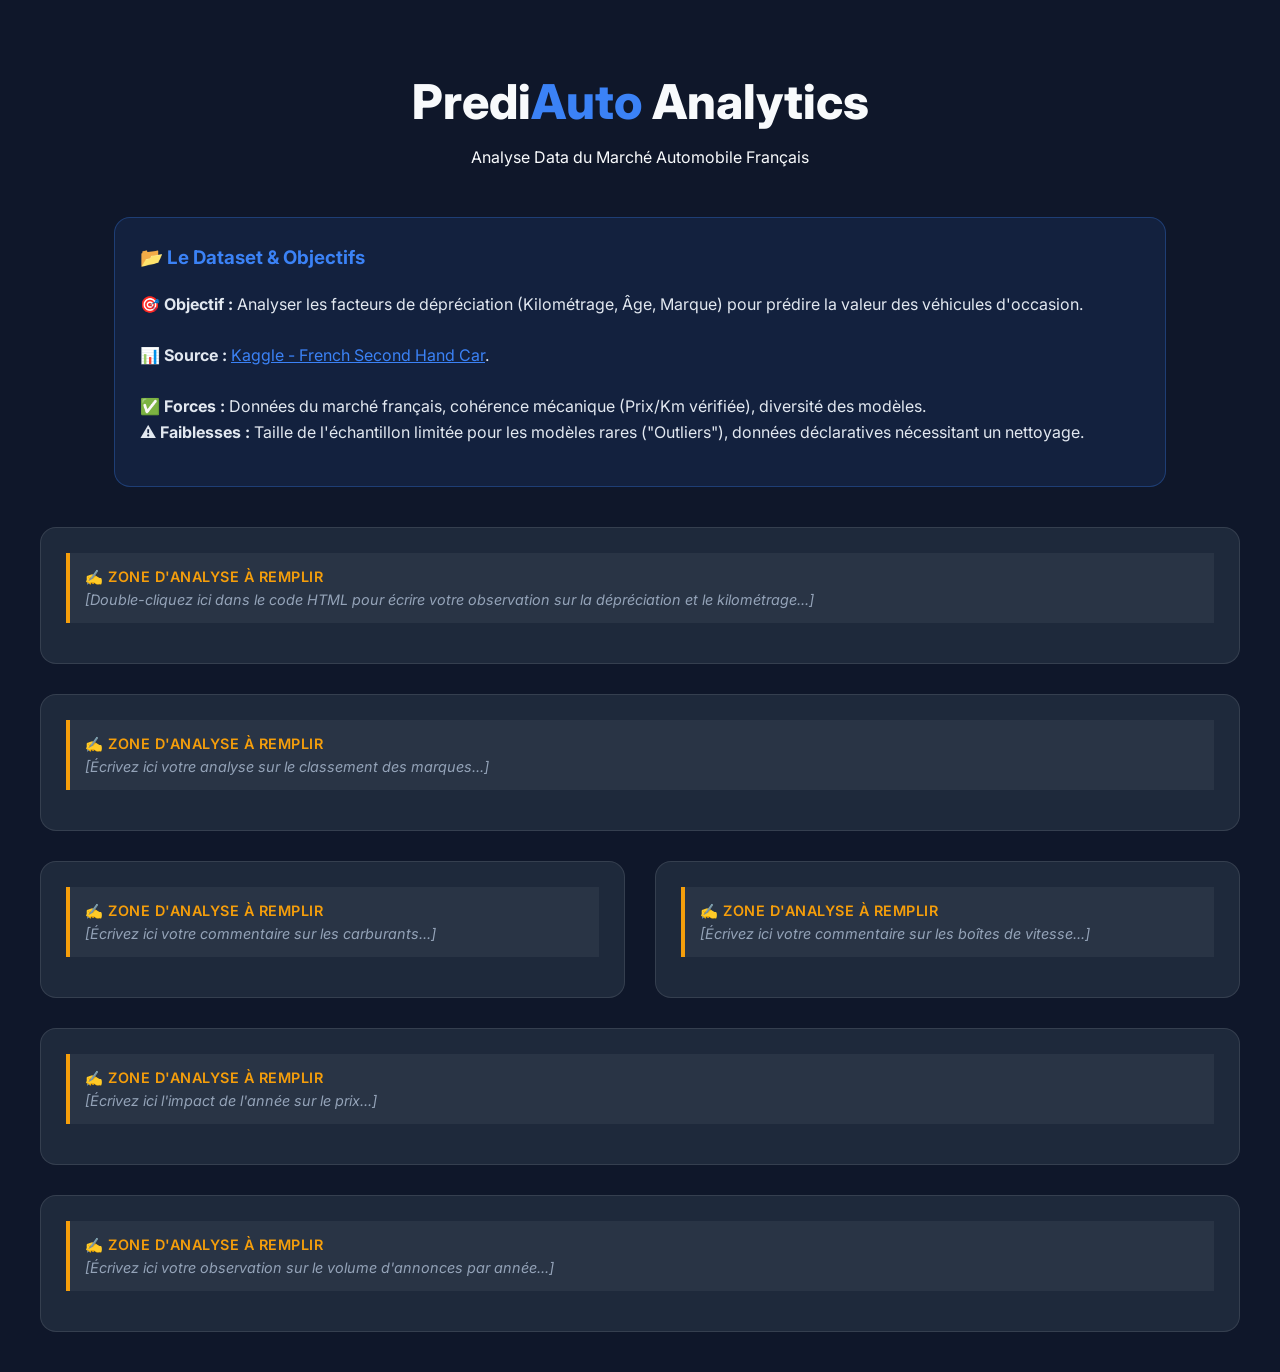
==== datas/dashboard.html @ 5ee077b5 "add of graphs" ====
<!DOCTYPE html>
    <html lang="fr">
    <head>
        <meta charset="UTF-8">
        <meta name="viewport" content="width=device-width, initial-scale=1.0">
        <title>PrediAuto - Analytics</title>
        <link href="https://fonts.googleapis.com/css2?family=Inter:wght@300;400;600;800&display=swap" rel="stylesheet">
        <style>
            :root { --bg-color: #0f172a; --card-bg: #1e293b; --text: #f8fafc; --accent: #3b82f6; }
            body { background-color: var(--bg-color); color: var(--text); font-family: 'Inter', sans-serif; margin: 0; padding: 40px 20px; }
            
            .header { text-align: center; margin-bottom: 50px; }
            .header h1 { font-size: 3rem; margin-bottom: 10px; font-weight: 800; }
            .header span { color: var(--accent); }
            
            /* Style pour la boite d'intro */
            .intro-box { 
                max-width: 1000px; margin: 0 auto 40px; 
                background: rgba(59, 130, 246, 0.1); border: 1px solid rgba(59, 130, 246, 0.3); 
                padding: 25px; border-radius: 16px; line-height: 1.6; color: #e2e8f0;
            }
            .intro-box h3 { color: var(--accent); margin-top: 0; }
            .intro-box a { color: var(--accent); text-decoration: underline; }
            
            /* Style pour la zone de texte à remplir */
            .edit-zone {
                background: rgba(255, 255, 255, 0.05);
                border-left: 4px solid #f59e0b; /* Orange pour attirer l'attention */
                padding: 15px;
                margin-bottom: 15px;
                color: #94a3b8;
                font-style: italic;
                font-size: 0.9rem;
            }
            .edit-zone strong { color: #f59e0b; display: block; margin-bottom: 5px; font-style: normal; text-transform: uppercase; font-weight: 600; letter-spacing: 0.5px; }

            .container { max-width: 1200px; margin: 0 auto; display: grid; grid-template-columns: repeat(auto-fit, minmax(500px, 1fr)); gap: 30px; }
            .card { background: var(--card-bg); border-radius: 16px; padding: 25px; border: 1px solid rgba(255,255,255,0.1); display: flex; flex-direction: column; }
            .full-width { grid-column: 1 / -1; }
            
            @media (max-width: 900px) { .container { grid-template-columns: 1fr; } }
        </style>
    </head>
    <body>
        
        <div class="header">
            <h1>Predi<span>Auto</span> Analytics</h1>
            <p>Analyse Data du Marché Automobile Français</p>
        </div>

        <div class="intro-box">
            <h3>📂 Le Dataset & Objectifs</h3>
            <p>
                <strong>🎯 Objectif :</strong> Analyser les facteurs de dépréciation (Kilométrage, Âge, Marque) pour prédire la valeur des véhicules d'occasion.
                <br><br>
                <strong>📊 Source :</strong> <a href="https://www.kaggle.com/datasets/spicemix/french-second-hand-car" target="_blank">Kaggle - French Second Hand Car</a>.
                <br><br>
                <strong>✅ Forces :</strong> Données du marché français, cohérence mécanique (Prix/Km vérifiée), diversité des modèles.
                <br>
                <strong>⚠️ Faiblesses :</strong> Taille de l'échantillon limitée pour les modèles rares ("Outliers"), données déclaratives nécessitant un nettoyage.
            </p>
        </div>

        <div class="container">
            
            <div class="card full-width">
                <div class="edit-zone">
                    <strong>✍️ ZONE D'ANALYSE À REMPLIR</strong>
                    [Double-cliquez ici dans le code HTML pour écrire votre observation sur la dépréciation et le kilométrage...]
                </div>
                <div>                        <script type="text/javascript">window.PlotlyConfig = {MathJaxConfig: 'local'};</script>
        <script charset="utf-8" src="https://cdn.plot.ly/plotly-3.3.1.min.js" integrity="sha256-4rD3fugVb/nVJYUv5Ky3v+fYXoouHaBSP20WIJuEiWg=" crossorigin="anonymous"></script>                <div id="48b29e72-871f-40c5-8f7c-fac3b199f590" class="plotly-graph-div" style="height:100%; width:100%;"></div>            <script type="text/javascript">                window.PLOTLYENV=window.PLOTLYENV || {};                                if (document.getElementById("48b29e72-871f-40c5-8f7c-fac3b199f590")) {                    Plotly.newPlot(                        "48b29e72-871f-40c5-8f7c-fac3b199f590",                        [{"hovertemplate":"Kilom\u00e9trage=%{x}\u003cbr\u003ePrix Moyen (\u20ac)=%{y}\u003cextra\u003e\u003c\u002fextra\u003e","legendgroup":"","line":{"color":"#3b82f6","dash":"solid","width":4},"marker":{"symbol":"circle"},"mode":"lines+markers","name":"","orientation":"v","showlegend":false,"x":["0-20k","20-50k","50-80k","80-120k","120-160k","160-200k","+200k"],"xaxis":"x","y":{"dtype":"f8","bdata":"2sXeo\u002f3\u002f40COUu+bJ73gQPVBYXWLyOBAAAAAAIBu2EBnxJsR7\u002fPVQAAAAACkudBA6aKLLjo61kA="},"yaxis":"y","type":"scatter"}],                        {"template":{"data":{"barpolar":[{"marker":{"line":{"color":"rgb(17,17,17)","width":0.5},"pattern":{"fillmode":"overlay","size":10,"solidity":0.2}},"type":"barpolar"}],"bar":[{"error_x":{"color":"#f2f5fa"},"error_y":{"color":"#f2f5fa"},"marker":{"line":{"color":"rgb(17,17,17)","width":0.5},"pattern":{"fillmode":"overlay","size":10,"solidity":0.2}},"type":"bar"}],"carpet":[{"aaxis":{"endlinecolor":"#A2B1C6","gridcolor":"#506784","linecolor":"#506784","minorgridcolor":"#506784","startlinecolor":"#A2B1C6"},"baxis":{"endlinecolor":"#A2B1C6","gridcolor":"#506784","linecolor":"#506784","minorgridcolor":"#506784","startlinecolor":"#A2B1C6"},"type":"carpet"}],"choropleth":[{"colorbar":{"outlinewidth":0,"ticks":""},"type":"choropleth"}],"contourcarpet":[{"colorbar":{"outlinewidth":0,"ticks":""},"type":"contourcarpet"}],"contour":[{"colorbar":{"outlinewidth":0,"ticks":""},"colorscale":[[0.0,"#0d0887"],[0.1111111111111111,"#46039f"],[0.2222222222222222,"#7201a8"],[0.3333333333333333,"#9c179e"],[0.4444444444444444,"#bd3786"],[0.5555555555555556,"#d8576b"],[0.6666666666666666,"#ed7953"],[0.7777777777777778,"#fb9f3a"],[0.8888888888888888,"#fdca26"],[1.0,"#f0f921"]],"type":"contour"}],"heatmap":[{"colorbar":{"outlinewidth":0,"ticks":""},"colorscale":[[0.0,"#0d0887"],[0.1111111111111111,"#46039f"],[0.2222222222222222,"#7201a8"],[0.3333333333333333,"#9c179e"],[0.4444444444444444,"#bd3786"],[0.5555555555555556,"#d8576b"],[0.6666666666666666,"#ed7953"],[0.7777777777777778,"#fb9f3a"],[0.8888888888888888,"#fdca26"],[1.0,"#f0f921"]],"type":"heatmap"}],"histogram2dcontour":[{"colorbar":{"outlinewidth":0,"ticks":""},"colorscale":[[0.0,"#0d0887"],[0.1111111111111111,"#46039f"],[0.2222222222222222,"#7201a8"],[0.3333333333333333,"#9c179e"],[0.4444444444444444,"#bd3786"],[0.5555555555555556,"#d8576b"],[0.6666666666666666,"#ed7953"],[0.7777777777777778,"#fb9f3a"],[0.8888888888888888,"#fdca26"],[1.0,"#f0f921"]],"type":"histogram2dcontour"}],"histogram2d":[{"colorbar":{"outlinewidth":0,"ticks":""},"colorscale":[[0.0,"#0d0887"],[0.1111111111111111,"#46039f"],[0.2222222222222222,"#7201a8"],[0.3333333333333333,"#9c179e"],[0.4444444444444444,"#bd3786"],[0.5555555555555556,"#d8576b"],[0.6666666666666666,"#ed7953"],[0.7777777777777778,"#fb9f3a"],[0.8888888888888888,"#fdca26"],[1.0,"#f0f921"]],"type":"histogram2d"}],"histogram":[{"marker":{"pattern":{"fillmode":"overlay","size":10,"solidity":0.2}},"type":"histogram"}],"mesh3d":[{"colorbar":{"outlinewidth":0,"ticks":""},"type":"mesh3d"}],"parcoords":[{"line":{"colorbar":{"outlinewidth":0,"ticks":""}},"type":"parcoords"}],"pie":[{"automargin":true,"type":"pie"}],"scatter3d":[{"line":{"colorbar":{"outlinewidth":0,"ticks":""}},"marker":{"colorbar":{"outlinewidth":0,"ticks":""}},"type":"scatter3d"}],"scattercarpet":[{"marker":{"colorbar":{"outlinewidth":0,"ticks":""}},"type":"scattercarpet"}],"scattergeo":[{"marker":{"colorbar":{"outlinewidth":0,"ticks":""}},"type":"scattergeo"}],"scattergl":[{"marker":{"line":{"color":"#283442"}},"type":"scattergl"}],"scattermapbox":[{"marker":{"colorbar":{"outlinewidth":0,"ticks":""}},"type":"scattermapbox"}],"scattermap":[{"marker":{"colorbar":{"outlinewidth":0,"ticks":""}},"type":"scattermap"}],"scatterpolargl":[{"marker":{"colorbar":{"outlinewidth":0,"ticks":""}},"type":"scatterpolargl"}],"scatterpolar":[{"marker":{"colorbar":{"outlinewidth":0,"ticks":""}},"type":"scatterpolar"}],"scatter":[{"marker":{"line":{"color":"#283442"}},"type":"scatter"}],"scatterternary":[{"marker":{"colorbar":{"outlinewidth":0,"ticks":""}},"type":"scatterternary"}],"surface":[{"colorbar":{"outlinewidth":0,"ticks":""},"colorscale":[[0.0,"#0d0887"],[0.1111111111111111,"#46039f"],[0.2222222222222222,"#7201a8"],[0.3333333333333333,"#9c179e"],[0.4444444444444444,"#bd3786"],[0.5555555555555556,"#d8576b"],[0.6666666666666666,"#ed7953"],[0.7777777777777778,"#fb9f3a"],[0.8888888888888888,"#fdca26"],[1.0,"#f0f921"]],"type":"surface"}],"table":[{"cells":{"fill":{"color":"#506784"},"line":{"color":"rgb(17,17,17)"}},"header":{"fill":{"color":"#2a3f5f"},"line":{"color":"rgb(17,17,17)"}},"type":"table"}]},"layout":{"annotationdefaults":{"arrowcolor":"#f2f5fa","arrowhead":0,"arrowwidth":1},"autotypenumbers":"strict","coloraxis":{"colorbar":{"outlinewidth":0,"ticks":""}},"colorscale":{"diverging":[[0,"#8e0152"],[0.1,"#c51b7d"],[0.2,"#de77ae"],[0.3,"#f1b6da"],[0.4,"#fde0ef"],[0.5,"#f7f7f7"],[0.6,"#e6f5d0"],[0.7,"#b8e186"],[0.8,"#7fbc41"],[0.9,"#4d9221"],[1,"#276419"]],"sequential":[[0.0,"#0d0887"],[0.1111111111111111,"#46039f"],[0.2222222222222222,"#7201a8"],[0.3333333333333333,"#9c179e"],[0.4444444444444444,"#bd3786"],[0.5555555555555556,"#d8576b"],[0.6666666666666666,"#ed7953"],[0.7777777777777778,"#fb9f3a"],[0.8888888888888888,"#fdca26"],[1.0,"#f0f921"]],"sequentialminus":[[0.0,"#0d0887"],[0.1111111111111111,"#46039f"],[0.2222222222222222,"#7201a8"],[0.3333333333333333,"#9c179e"],[0.4444444444444444,"#bd3786"],[0.5555555555555556,"#d8576b"],[0.6666666666666666,"#ed7953"],[0.7777777777777778,"#fb9f3a"],[0.8888888888888888,"#fdca26"],[1.0,"#f0f921"]]},"colorway":["#636efa","#EF553B","#00cc96","#ab63fa","#FFA15A","#19d3f3","#FF6692","#B6E880","#FF97FF","#FECB52"],"font":{"color":"#f2f5fa"},"geo":{"bgcolor":"rgb(17,17,17)","lakecolor":"rgb(17,17,17)","landcolor":"rgb(17,17,17)","showlakes":true,"showland":true,"subunitcolor":"#506784"},"hoverlabel":{"align":"left"},"hovermode":"closest","mapbox":{"style":"dark"},"paper_bgcolor":"rgb(17,17,17)","plot_bgcolor":"rgb(17,17,17)","polar":{"angularaxis":{"gridcolor":"#506784","linecolor":"#506784","ticks":""},"bgcolor":"rgb(17,17,17)","radialaxis":{"gridcolor":"#506784","linecolor":"#506784","ticks":""}},"scene":{"xaxis":{"backgroundcolor":"rgb(17,17,17)","gridcolor":"#506784","gridwidth":2,"linecolor":"#506784","showbackground":true,"ticks":"","zerolinecolor":"#C8D4E3"},"yaxis":{"backgroundcolor":"rgb(17,17,17)","gridcolor":"#506784","gridwidth":2,"linecolor":"#506784","showbackground":true,"ticks":"","zerolinecolor":"#C8D4E3"},"zaxis":{"backgroundcolor":"rgb(17,17,17)","gridcolor":"#506784","gridwidth":2,"linecolor":"#506784","showbackground":true,"ticks":"","zerolinecolor":"#C8D4E3"}},"shapedefaults":{"line":{"color":"#f2f5fa"}},"sliderdefaults":{"bgcolor":"#C8D4E3","bordercolor":"rgb(17,17,17)","borderwidth":1,"tickwidth":0},"ternary":{"aaxis":{"gridcolor":"#506784","linecolor":"#506784","ticks":""},"baxis":{"gridcolor":"#506784","linecolor":"#506784","ticks":""},"bgcolor":"rgb(17,17,17)","caxis":{"gridcolor":"#506784","linecolor":"#506784","ticks":""}},"title":{"x":0.05},"updatemenudefaults":{"bgcolor":"#506784","borderwidth":0},"xaxis":{"automargin":true,"gridcolor":"#283442","linecolor":"#506784","ticks":"","title":{"standoff":15},"zerolinecolor":"#283442","zerolinewidth":2},"yaxis":{"automargin":true,"gridcolor":"#283442","linecolor":"#506784","ticks":"","title":{"standoff":15},"zerolinecolor":"#283442","zerolinewidth":2}}},"xaxis":{"anchor":"y","domain":[0.0,1.0],"title":{"text":"Kilom\u00e9trage"}},"yaxis":{"anchor":"x","domain":[0.0,1.0],"title":{"text":"Prix Moyen (\u20ac)"}},"legend":{"tracegroupgap":0},"title":{"text":"\ud83d\udcc9 D\u00e9pr\u00e9ciation : Chute du prix selon le kilom\u00e9trage"},"font":{"family":"Inter, sans-serif","size":14,"color":"#f8fafc"},"margin":{"t":50,"l":20,"r":20,"b":20},"paper_bgcolor":"rgba(30, 41, 59, 0.5)","plot_bgcolor":"rgba(0,0,0,0)"},                        {"responsive": true}                    )                };            </script>        </div>
            </div>
            
            <div class="card full-width">
                <div class="edit-zone">
                    <strong>✍️ ZONE D'ANALYSE À REMPLIR</strong>
                    [Écrivez ici votre analyse sur le classement des marques...]
                </div>
                <div>                            <div id="68839b38-c0d5-4cbf-a899-0b43815f1d99" class="plotly-graph-div" style="height:100%; width:100%;"></div>            <script type="text/javascript">                window.PLOTLYENV=window.PLOTLYENV || {};                                if (document.getElementById("68839b38-c0d5-4cbf-a899-0b43815f1d99")) {                    Plotly.newPlot(                        "68839b38-c0d5-4cbf-a899-0b43815f1d99",                        [{"hovertemplate":"Marque=%{x}\u003cbr\u003ePrix Moyen (\u20ac)=%{marker.color}\u003cextra\u003e\u003c\u002fextra\u003e","legendgroup":"","marker":{"color":{"dtype":"f8","bdata":"Oueccy5N\[base64]"},"coloraxis":"coloraxis","pattern":{"shape":""}},"name":"","orientation":"v","showlegend":false,"textposition":"auto","x":["PORSCHE","LAND","JAGUAR","VOLVO","MERCEDES","BMW","AUDI","DS","ALFA","FORD","VOLKSWAGEN","HYUNDAI","MAZDA","TOYOTA","MINI","SEAT","PEUGEOT","KIA","RENAULT","OPEL"],"xaxis":"x","y":{"dtype":"f8","bdata":"Oueccy5N\[base64]"},"yaxis":"y","type":"bar"}],                        {"template":{"data":{"barpolar":[{"marker":{"line":{"color":"rgb(17,17,17)","width":0.5},"pattern":{"fillmode":"overlay","size":10,"solidity":0.2}},"type":"barpolar"}],"bar":[{"error_x":{"color":"#f2f5fa"},"error_y":{"color":"#f2f5fa"},"marker":{"line":{"color":"rgb(17,17,17)","width":0.5},"pattern":{"fillmode":"overlay","size":10,"solidity":0.2}},"type":"bar"}],"carpet":[{"aaxis":{"endlinecolor":"#A2B1C6","gridcolor":"#506784","linecolor":"#506784","minorgridcolor":"#506784","startlinecolor":"#A2B1C6"},"baxis":{"endlinecolor":"#A2B1C6","gridcolor":"#506784","linecolor":"#506784","minorgridcolor":"#506784","startlinecolor":"#A2B1C6"},"type":"carpet"}],"choropleth":[{"colorbar":{"outlinewidth":0,"ticks":""},"type":"choropleth"}],"contourcarpet":[{"colorbar":{"outlinewidth":0,"ticks":""},"type":"contourcarpet"}],"contour":[{"colorbar":{"outlinewidth":0,"ticks":""},"colorscale":[[0.0,"#0d0887"],[0.1111111111111111,"#46039f"],[0.2222222222222222,"#7201a8"],[0.3333333333333333,"#9c179e"],[0.4444444444444444,"#bd3786"],[0.5555555555555556,"#d8576b"],[0.6666666666666666,"#ed7953"],[0.7777777777777778,"#fb9f3a"],[0.8888888888888888,"#fdca26"],[1.0,"#f0f921"]],"type":"contour"}],"heatmap":[{"colorbar":{"outlinewidth":0,"ticks":""},"colorscale":[[0.0,"#0d0887"],[0.1111111111111111,"#46039f"],[0.2222222222222222,"#7201a8"],[0.3333333333333333,"#9c179e"],[0.4444444444444444,"#bd3786"],[0.5555555555555556,"#d8576b"],[0.6666666666666666,"#ed7953"],[0.7777777777777778,"#fb9f3a"],[0.8888888888888888,"#fdca26"],[1.0,"#f0f921"]],"type":"heatmap"}],"histogram2dcontour":[{"colorbar":{"outlinewidth":0,"ticks":""},"colorscale":[[0.0,"#0d0887"],[0.1111111111111111,"#46039f"],[0.2222222222222222,"#7201a8"],[0.3333333333333333,"#9c179e"],[0.4444444444444444,"#bd3786"],[0.5555555555555556,"#d8576b"],[0.6666666666666666,"#ed7953"],[0.7777777777777778,"#fb9f3a"],[0.8888888888888888,"#fdca26"],[1.0,"#f0f921"]],"type":"histogram2dcontour"}],"histogram2d":[{"colorbar":{"outlinewidth":0,"ticks":""},"colorscale":[[0.0,"#0d0887"],[0.1111111111111111,"#46039f"],[0.2222222222222222,"#7201a8"],[0.3333333333333333,"#9c179e"],[0.4444444444444444,"#bd3786"],[0.5555555555555556,"#d8576b"],[0.6666666666666666,"#ed7953"],[0.7777777777777778,"#fb9f3a"],[0.8888888888888888,"#fdca26"],[1.0,"#f0f921"]],"type":"histogram2d"}],"histogram":[{"marker":{"pattern":{"fillmode":"overlay","size":10,"solidity":0.2}},"type":"histogram"}],"mesh3d":[{"colorbar":{"outlinewidth":0,"ticks":""},"type":"mesh3d"}],"parcoords":[{"line":{"colorbar":{"outlinewidth":0,"ticks":""}},"type":"parcoords"}],"pie":[{"automargin":true,"type":"pie"}],"scatter3d":[{"line":{"colorbar":{"outlinewidth":0,"ticks":""}},"marker":{"colorbar":{"outlinewidth":0,"ticks":""}},"type":"scatter3d"}],"scattercarpet":[{"marker":{"colorbar":{"outlinewidth":0,"ticks":""}},"type":"scattercarpet"}],"scattergeo":[{"marker":{"colorbar":{"outlinewidth":0,"ticks":""}},"type":"scattergeo"}],"scattergl":[{"marker":{"line":{"color":"#283442"}},"type":"scattergl"}],"scattermapbox":[{"marker":{"colorbar":{"outlinewidth":0,"ticks":""}},"type":"scattermapbox"}],"scattermap":[{"marker":{"colorbar":{"outlinewidth":0,"ticks":""}},"type":"scattermap"}],"scatterpolargl":[{"marker":{"colorbar":{"outlinewidth":0,"ticks":""}},"type":"scatterpolargl"}],"scatterpolar":[{"marker":{"colorbar":{"outlinewidth":0,"ticks":""}},"type":"scatterpolar"}],"scatter":[{"marker":{"line":{"color":"#283442"}},"type":"scatter"}],"scatterternary":[{"marker":{"colorbar":{"outlinewidth":0,"ticks":""}},"type":"scatterternary"}],"surface":[{"colorbar":{"outlinewidth":0,"ticks":""},"colorscale":[[0.0,"#0d0887"],[0.1111111111111111,"#46039f"],[0.2222222222222222,"#7201a8"],[0.3333333333333333,"#9c179e"],[0.4444444444444444,"#bd3786"],[0.5555555555555556,"#d8576b"],[0.6666666666666666,"#ed7953"],[0.7777777777777778,"#fb9f3a"],[0.8888888888888888,"#fdca26"],[1.0,"#f0f921"]],"type":"surface"}],"table":[{"cells":{"fill":{"color":"#506784"},"line":{"color":"rgb(17,17,17)"}},"header":{"fill":{"color":"#2a3f5f"},"line":{"color":"rgb(17,17,17)"}},"type":"table"}]},"layout":{"annotationdefaults":{"arrowcolor":"#f2f5fa","arrowhead":0,"arrowwidth":1},"autotypenumbers":"strict","coloraxis":{"colorbar":{"outlinewidth":0,"ticks":""}},"colorscale":{"diverging":[[0,"#8e0152"],[0.1,"#c51b7d"],[0.2,"#de77ae"],[0.3,"#f1b6da"],[0.4,"#fde0ef"],[0.5,"#f7f7f7"],[0.6,"#e6f5d0"],[0.7,"#b8e186"],[0.8,"#7fbc41"],[0.9,"#4d9221"],[1,"#276419"]],"sequential":[[0.0,"#0d0887"],[0.1111111111111111,"#46039f"],[0.2222222222222222,"#7201a8"],[0.3333333333333333,"#9c179e"],[0.4444444444444444,"#bd3786"],[0.5555555555555556,"#d8576b"],[0.6666666666666666,"#ed7953"],[0.7777777777777778,"#fb9f3a"],[0.8888888888888888,"#fdca26"],[1.0,"#f0f921"]],"sequentialminus":[[0.0,"#0d0887"],[0.1111111111111111,"#46039f"],[0.2222222222222222,"#7201a8"],[0.3333333333333333,"#9c179e"],[0.4444444444444444,"#bd3786"],[0.5555555555555556,"#d8576b"],[0.6666666666666666,"#ed7953"],[0.7777777777777778,"#fb9f3a"],[0.8888888888888888,"#fdca26"],[1.0,"#f0f921"]]},"colorway":["#636efa","#EF553B","#00cc96","#ab63fa","#FFA15A","#19d3f3","#FF6692","#B6E880","#FF97FF","#FECB52"],"font":{"color":"#f2f5fa"},"geo":{"bgcolor":"rgb(17,17,17)","lakecolor":"rgb(17,17,17)","landcolor":"rgb(17,17,17)","showlakes":true,"showland":true,"subunitcolor":"#506784"},"hoverlabel":{"align":"left"},"hovermode":"closest","mapbox":{"style":"dark"},"paper_bgcolor":"rgb(17,17,17)","plot_bgcolor":"rgb(17,17,17)","polar":{"angularaxis":{"gridcolor":"#506784","linecolor":"#506784","ticks":""},"bgcolor":"rgb(17,17,17)","radialaxis":{"gridcolor":"#506784","linecolor":"#506784","ticks":""}},"scene":{"xaxis":{"backgroundcolor":"rgb(17,17,17)","gridcolor":"#506784","gridwidth":2,"linecolor":"#506784","showbackground":true,"ticks":"","zerolinecolor":"#C8D4E3"},"yaxis":{"backgroundcolor":"rgb(17,17,17)","gridcolor":"#506784","gridwidth":2,"linecolor":"#506784","showbackground":true,"ticks":"","zerolinecolor":"#C8D4E3"},"zaxis":{"backgroundcolor":"rgb(17,17,17)","gridcolor":"#506784","gridwidth":2,"linecolor":"#506784","showbackground":true,"ticks":"","zerolinecolor":"#C8D4E3"}},"shapedefaults":{"line":{"color":"#f2f5fa"}},"sliderdefaults":{"bgcolor":"#C8D4E3","bordercolor":"rgb(17,17,17)","borderwidth":1,"tickwidth":0},"ternary":{"aaxis":{"gridcolor":"#506784","linecolor":"#506784","ticks":""},"baxis":{"gridcolor":"#506784","linecolor":"#506784","ticks":""},"bgcolor":"rgb(17,17,17)","caxis":{"gridcolor":"#506784","linecolor":"#506784","ticks":""}},"title":{"x":0.05},"updatemenudefaults":{"bgcolor":"#506784","borderwidth":0},"xaxis":{"automargin":true,"gridcolor":"#283442","linecolor":"#506784","ticks":"","title":{"standoff":15},"zerolinecolor":"#283442","zerolinewidth":2},"yaxis":{"automargin":true,"gridcolor":"#283442","linecolor":"#506784","ticks":"","title":{"standoff":15},"zerolinecolor":"#283442","zerolinewidth":2}}},"xaxis":{"anchor":"y","domain":[0.0,1.0],"title":{"text":"Marque"}},"yaxis":{"anchor":"x","domain":[0.0,1.0],"title":{"text":"Prix Moyen (\u20ac)"}},"coloraxis":{"colorbar":{"title":{"text":"Prix Moyen (\u20ac)"}},"colorscale":[[0.0,"rgb(247, 254, 174)"],[0.16666666666666666,"rgb(183, 230, 165)"],[0.3333333333333333,"rgb(124, 203, 162)"],[0.5,"rgb(70, 174, 160)"],[0.6666666666666666,"rgb(8, 144, 153)"],[0.8333333333333334,"rgb(0, 113, 139)"],[1.0,"rgb(4, 82, 117)"]]},"legend":{"tracegroupgap":0},"title":{"text":"\ud83c\udfc6 Top 20 Marques (Valeur Moyenne)"},"barmode":"relative","font":{"family":"Inter, sans-serif","size":14,"color":"#f8fafc"},"margin":{"t":50,"l":20,"r":20,"b":20},"paper_bgcolor":"rgba(30, 41, 59, 0.5)","plot_bgcolor":"rgba(0,0,0,0)"},                        {"responsive": true}                    )                };            </script>        </div>
            </div>
            
            <div class="card">
                <div class="edit-zone">
                    <strong>✍️ ZONE D'ANALYSE À REMPLIR</strong>
                    [Écrivez ici votre commentaire sur les carburants...]
                </div>
                <div>                            <div id="a4929b3f-9ac3-419b-9afd-01779d29862a" class="plotly-graph-div" style="height:100%; width:100%;"></div>            <script type="text/javascript">                window.PLOTLYENV=window.PLOTLYENV || {};                                if (document.getElementById("a4929b3f-9ac3-419b-9afd-01779d29862a")) {                    Plotly.newPlot(                        "a4929b3f-9ac3-419b-9afd-01779d29862a",                        [{"domain":{"x":[0.0,1.0],"y":[0.0,1.0]},"hole":0.4,"hovertemplate":"Carburant=%{label}\u003cbr\u003eNombre=%{value}\u003cextra\u003e\u003c\u002fextra\u003e","labels":[" Diesel"," Essence"," Hybride essence \u00e9lectrique"," Electrique","Autre"],"legendgroup":"","name":"","showlegend":true,"values":{"dtype":"i2","bdata":"hARFBIYAKAARAA=="},"type":"pie"}],                        {"template":{"data":{"barpolar":[{"marker":{"line":{"color":"rgb(17,17,17)","width":0.5},"pattern":{"fillmode":"overlay","size":10,"solidity":0.2}},"type":"barpolar"}],"bar":[{"error_x":{"color":"#f2f5fa"},"error_y":{"color":"#f2f5fa"},"marker":{"line":{"color":"rgb(17,17,17)","width":0.5},"pattern":{"fillmode":"overlay","size":10,"solidity":0.2}},"type":"bar"}],"carpet":[{"aaxis":{"endlinecolor":"#A2B1C6","gridcolor":"#506784","linecolor":"#506784","minorgridcolor":"#506784","startlinecolor":"#A2B1C6"},"baxis":{"endlinecolor":"#A2B1C6","gridcolor":"#506784","linecolor":"#506784","minorgridcolor":"#506784","startlinecolor":"#A2B1C6"},"type":"carpet"}],"choropleth":[{"colorbar":{"outlinewidth":0,"ticks":""},"type":"choropleth"}],"contourcarpet":[{"colorbar":{"outlinewidth":0,"ticks":""},"type":"contourcarpet"}],"contour":[{"colorbar":{"outlinewidth":0,"ticks":""},"colorscale":[[0.0,"#0d0887"],[0.1111111111111111,"#46039f"],[0.2222222222222222,"#7201a8"],[0.3333333333333333,"#9c179e"],[0.4444444444444444,"#bd3786"],[0.5555555555555556,"#d8576b"],[0.6666666666666666,"#ed7953"],[0.7777777777777778,"#fb9f3a"],[0.8888888888888888,"#fdca26"],[1.0,"#f0f921"]],"type":"contour"}],"heatmap":[{"colorbar":{"outlinewidth":0,"ticks":""},"colorscale":[[0.0,"#0d0887"],[0.1111111111111111,"#46039f"],[0.2222222222222222,"#7201a8"],[0.3333333333333333,"#9c179e"],[0.4444444444444444,"#bd3786"],[0.5555555555555556,"#d8576b"],[0.6666666666666666,"#ed7953"],[0.7777777777777778,"#fb9f3a"],[0.8888888888888888,"#fdca26"],[1.0,"#f0f921"]],"type":"heatmap"}],"histogram2dcontour":[{"colorbar":{"outlinewidth":0,"ticks":""},"colorscale":[[0.0,"#0d0887"],[0.1111111111111111,"#46039f"],[0.2222222222222222,"#7201a8"],[0.3333333333333333,"#9c179e"],[0.4444444444444444,"#bd3786"],[0.5555555555555556,"#d8576b"],[0.6666666666666666,"#ed7953"],[0.7777777777777778,"#fb9f3a"],[0.8888888888888888,"#fdca26"],[1.0,"#f0f921"]],"type":"histogram2dcontour"}],"histogram2d":[{"colorbar":{"outlinewidth":0,"ticks":""},"colorscale":[[0.0,"#0d0887"],[0.1111111111111111,"#46039f"],[0.2222222222222222,"#7201a8"],[0.3333333333333333,"#9c179e"],[0.4444444444444444,"#bd3786"],[0.5555555555555556,"#d8576b"],[0.6666666666666666,"#ed7953"],[0.7777777777777778,"#fb9f3a"],[0.8888888888888888,"#fdca26"],[1.0,"#f0f921"]],"type":"histogram2d"}],"histogram":[{"marker":{"pattern":{"fillmode":"overlay","size":10,"solidity":0.2}},"type":"histogram"}],"mesh3d":[{"colorbar":{"outlinewidth":0,"ticks":""},"type":"mesh3d"}],"parcoords":[{"line":{"colorbar":{"outlinewidth":0,"ticks":""}},"type":"parcoords"}],"pie":[{"automargin":true,"type":"pie"}],"scatter3d":[{"line":{"colorbar":{"outlinewidth":0,"ticks":""}},"marker":{"colorbar":{"outlinewidth":0,"ticks":""}},"type":"scatter3d"}],"scattercarpet":[{"marker":{"colorbar":{"outlinewidth":0,"ticks":""}},"type":"scattercarpet"}],"scattergeo":[{"marker":{"colorbar":{"outlinewidth":0,"ticks":""}},"type":"scattergeo"}],"scattergl":[{"marker":{"line":{"color":"#283442"}},"type":"scattergl"}],"scattermapbox":[{"marker":{"colorbar":{"outlinewidth":0,"ticks":""}},"type":"scattermapbox"}],"scattermap":[{"marker":{"colorbar":{"outlinewidth":0,"ticks":""}},"type":"scattermap"}],"scatterpolargl":[{"marker":{"colorbar":{"outlinewidth":0,"ticks":""}},"type":"scatterpolargl"}],"scatterpolar":[{"marker":{"colorbar":{"outlinewidth":0,"ticks":""}},"type":"scatterpolar"}],"scatter":[{"marker":{"line":{"color":"#283442"}},"type":"scatter"}],"scatterternary":[{"marker":{"colorbar":{"outlinewidth":0,"ticks":""}},"type":"scatterternary"}],"surface":[{"colorbar":{"outlinewidth":0,"ticks":""},"colorscale":[[0.0,"#0d0887"],[0.1111111111111111,"#46039f"],[0.2222222222222222,"#7201a8"],[0.3333333333333333,"#9c179e"],[0.4444444444444444,"#bd3786"],[0.5555555555555556,"#d8576b"],[0.6666666666666666,"#ed7953"],[0.7777777777777778,"#fb9f3a"],[0.8888888888888888,"#fdca26"],[1.0,"#f0f921"]],"type":"surface"}],"table":[{"cells":{"fill":{"color":"#506784"},"line":{"color":"rgb(17,17,17)"}},"header":{"fill":{"color":"#2a3f5f"},"line":{"color":"rgb(17,17,17)"}},"type":"table"}]},"layout":{"annotationdefaults":{"arrowcolor":"#f2f5fa","arrowhead":0,"arrowwidth":1},"autotypenumbers":"strict","coloraxis":{"colorbar":{"outlinewidth":0,"ticks":""}},"colorscale":{"diverging":[[0,"#8e0152"],[0.1,"#c51b7d"],[0.2,"#de77ae"],[0.3,"#f1b6da"],[0.4,"#fde0ef"],[0.5,"#f7f7f7"],[0.6,"#e6f5d0"],[0.7,"#b8e186"],[0.8,"#7fbc41"],[0.9,"#4d9221"],[1,"#276419"]],"sequential":[[0.0,"#0d0887"],[0.1111111111111111,"#46039f"],[0.2222222222222222,"#7201a8"],[0.3333333333333333,"#9c179e"],[0.4444444444444444,"#bd3786"],[0.5555555555555556,"#d8576b"],[0.6666666666666666,"#ed7953"],[0.7777777777777778,"#fb9f3a"],[0.8888888888888888,"#fdca26"],[1.0,"#f0f921"]],"sequentialminus":[[0.0,"#0d0887"],[0.1111111111111111,"#46039f"],[0.2222222222222222,"#7201a8"],[0.3333333333333333,"#9c179e"],[0.4444444444444444,"#bd3786"],[0.5555555555555556,"#d8576b"],[0.6666666666666666,"#ed7953"],[0.7777777777777778,"#fb9f3a"],[0.8888888888888888,"#fdca26"],[1.0,"#f0f921"]]},"colorway":["#636efa","#EF553B","#00cc96","#ab63fa","#FFA15A","#19d3f3","#FF6692","#B6E880","#FF97FF","#FECB52"],"font":{"color":"#f2f5fa"},"geo":{"bgcolor":"rgb(17,17,17)","lakecolor":"rgb(17,17,17)","landcolor":"rgb(17,17,17)","showlakes":true,"showland":true,"subunitcolor":"#506784"},"hoverlabel":{"align":"left"},"hovermode":"closest","mapbox":{"style":"dark"},"paper_bgcolor":"rgb(17,17,17)","plot_bgcolor":"rgb(17,17,17)","polar":{"angularaxis":{"gridcolor":"#506784","linecolor":"#506784","ticks":""},"bgcolor":"rgb(17,17,17)","radialaxis":{"gridcolor":"#506784","linecolor":"#506784","ticks":""}},"scene":{"xaxis":{"backgroundcolor":"rgb(17,17,17)","gridcolor":"#506784","gridwidth":2,"linecolor":"#506784","showbackground":true,"ticks":"","zerolinecolor":"#C8D4E3"},"yaxis":{"backgroundcolor":"rgb(17,17,17)","gridcolor":"#506784","gridwidth":2,"linecolor":"#506784","showbackground":true,"ticks":"","zerolinecolor":"#C8D4E3"},"zaxis":{"backgroundcolor":"rgb(17,17,17)","gridcolor":"#506784","gridwidth":2,"linecolor":"#506784","showbackground":true,"ticks":"","zerolinecolor":"#C8D4E3"}},"shapedefaults":{"line":{"color":"#f2f5fa"}},"sliderdefaults":{"bgcolor":"#C8D4E3","bordercolor":"rgb(17,17,17)","borderwidth":1,"tickwidth":0},"ternary":{"aaxis":{"gridcolor":"#506784","linecolor":"#506784","ticks":""},"baxis":{"gridcolor":"#506784","linecolor":"#506784","ticks":""},"bgcolor":"rgb(17,17,17)","caxis":{"gridcolor":"#506784","linecolor":"#506784","ticks":""}},"title":{"x":0.05},"updatemenudefaults":{"bgcolor":"#506784","borderwidth":0},"xaxis":{"automargin":true,"gridcolor":"#283442","linecolor":"#506784","ticks":"","title":{"standoff":15},"zerolinecolor":"#283442","zerolinewidth":2},"yaxis":{"automargin":true,"gridcolor":"#283442","linecolor":"#506784","ticks":"","title":{"standoff":15},"zerolinecolor":"#283442","zerolinewidth":2}}},"legend":{"tracegroupgap":0},"title":{"text":"\u26fd R\u00e9partition des Motorisations"},"piecolorway":["rgb(103,0,31)","rgb(178,24,43)","rgb(214,96,77)","rgb(244,165,130)","rgb(253,219,199)","rgb(247,247,247)","rgb(209,229,240)","rgb(146,197,222)","rgb(67,147,195)","rgb(33,102,172)","rgb(5,48,97)"],"font":{"family":"Inter, sans-serif","size":14,"color":"#f8fafc"},"margin":{"t":50,"l":20,"r":20,"b":20},"paper_bgcolor":"rgba(30, 41, 59, 0.5)","plot_bgcolor":"rgba(0,0,0,0)"},                        {"responsive": true}                    )                };            </script>        </div>
            </div>
            
            <div class="card">
                <div class="edit-zone">
                    <strong>✍️ ZONE D'ANALYSE À REMPLIR</strong>
                    [Écrivez ici votre commentaire sur les boîtes de vitesse...]
                </div>
                <div>                            <div id="18908f31-7cda-4db1-97ce-2e0c68504393" class="plotly-graph-div" style="height:100%; width:100%;"></div>            <script type="text/javascript">                window.PLOTLYENV=window.PLOTLYENV || {};                                if (document.getElementById("18908f31-7cda-4db1-97ce-2e0c68504393")) {                    Plotly.newPlot(                        "18908f31-7cda-4db1-97ce-2e0c68504393",                        [{"domain":{"x":[0.0,1.0],"y":[0.0,1.0]},"hovertemplate":"Boite=%{label}\u003cbr\u003eNombre=%{value}\u003cextra\u003e\u003c\u002fextra\u003e","labels":[" automatique"," m\u00e9canique"," "],"legendgroup":"","name":"","showlegend":true,"values":{"dtype":"i2","bdata":"\u002fgSIBAIA"},"type":"pie"}],                        {"template":{"data":{"barpolar":[{"marker":{"line":{"color":"rgb(17,17,17)","width":0.5},"pattern":{"fillmode":"overlay","size":10,"solidity":0.2}},"type":"barpolar"}],"bar":[{"error_x":{"color":"#f2f5fa"},"error_y":{"color":"#f2f5fa"},"marker":{"line":{"color":"rgb(17,17,17)","width":0.5},"pattern":{"fillmode":"overlay","size":10,"solidity":0.2}},"type":"bar"}],"carpet":[{"aaxis":{"endlinecolor":"#A2B1C6","gridcolor":"#506784","linecolor":"#506784","minorgridcolor":"#506784","startlinecolor":"#A2B1C6"},"baxis":{"endlinecolor":"#A2B1C6","gridcolor":"#506784","linecolor":"#506784","minorgridcolor":"#506784","startlinecolor":"#A2B1C6"},"type":"carpet"}],"choropleth":[{"colorbar":{"outlinewidth":0,"ticks":""},"type":"choropleth"}],"contourcarpet":[{"colorbar":{"outlinewidth":0,"ticks":""},"type":"contourcarpet"}],"contour":[{"colorbar":{"outlinewidth":0,"ticks":""},"colorscale":[[0.0,"#0d0887"],[0.1111111111111111,"#46039f"],[0.2222222222222222,"#7201a8"],[0.3333333333333333,"#9c179e"],[0.4444444444444444,"#bd3786"],[0.5555555555555556,"#d8576b"],[0.6666666666666666,"#ed7953"],[0.7777777777777778,"#fb9f3a"],[0.8888888888888888,"#fdca26"],[1.0,"#f0f921"]],"type":"contour"}],"heatmap":[{"colorbar":{"outlinewidth":0,"ticks":""},"colorscale":[[0.0,"#0d0887"],[0.1111111111111111,"#46039f"],[0.2222222222222222,"#7201a8"],[0.3333333333333333,"#9c179e"],[0.4444444444444444,"#bd3786"],[0.5555555555555556,"#d8576b"],[0.6666666666666666,"#ed7953"],[0.7777777777777778,"#fb9f3a"],[0.8888888888888888,"#fdca26"],[1.0,"#f0f921"]],"type":"heatmap"}],"histogram2dcontour":[{"colorbar":{"outlinewidth":0,"ticks":""},"colorscale":[[0.0,"#0d0887"],[0.1111111111111111,"#46039f"],[0.2222222222222222,"#7201a8"],[0.3333333333333333,"#9c179e"],[0.4444444444444444,"#bd3786"],[0.5555555555555556,"#d8576b"],[0.6666666666666666,"#ed7953"],[0.7777777777777778,"#fb9f3a"],[0.8888888888888888,"#fdca26"],[1.0,"#f0f921"]],"type":"histogram2dcontour"}],"histogram2d":[{"colorbar":{"outlinewidth":0,"ticks":""},"colorscale":[[0.0,"#0d0887"],[0.1111111111111111,"#46039f"],[0.2222222222222222,"#7201a8"],[0.3333333333333333,"#9c179e"],[0.4444444444444444,"#bd3786"],[0.5555555555555556,"#d8576b"],[0.6666666666666666,"#ed7953"],[0.7777777777777778,"#fb9f3a"],[0.8888888888888888,"#fdca26"],[1.0,"#f0f921"]],"type":"histogram2d"}],"histogram":[{"marker":{"pattern":{"fillmode":"overlay","size":10,"solidity":0.2}},"type":"histogram"}],"mesh3d":[{"colorbar":{"outlinewidth":0,"ticks":""},"type":"mesh3d"}],"parcoords":[{"line":{"colorbar":{"outlinewidth":0,"ticks":""}},"type":"parcoords"}],"pie":[{"automargin":true,"type":"pie"}],"scatter3d":[{"line":{"colorbar":{"outlinewidth":0,"ticks":""}},"marker":{"colorbar":{"outlinewidth":0,"ticks":""}},"type":"scatter3d"}],"scattercarpet":[{"marker":{"colorbar":{"outlinewidth":0,"ticks":""}},"type":"scattercarpet"}],"scattergeo":[{"marker":{"colorbar":{"outlinewidth":0,"ticks":""}},"type":"scattergeo"}],"scattergl":[{"marker":{"line":{"color":"#283442"}},"type":"scattergl"}],"scattermapbox":[{"marker":{"colorbar":{"outlinewidth":0,"ticks":""}},"type":"scattermapbox"}],"scattermap":[{"marker":{"colorbar":{"outlinewidth":0,"ticks":""}},"type":"scattermap"}],"scatterpolargl":[{"marker":{"colorbar":{"outlinewidth":0,"ticks":""}},"type":"scatterpolargl"}],"scatterpolar":[{"marker":{"colorbar":{"outlinewidth":0,"ticks":""}},"type":"scatterpolar"}],"scatter":[{"marker":{"line":{"color":"#283442"}},"type":"scatter"}],"scatterternary":[{"marker":{"colorbar":{"outlinewidth":0,"ticks":""}},"type":"scatterternary"}],"surface":[{"colorbar":{"outlinewidth":0,"ticks":""},"colorscale":[[0.0,"#0d0887"],[0.1111111111111111,"#46039f"],[0.2222222222222222,"#7201a8"],[0.3333333333333333,"#9c179e"],[0.4444444444444444,"#bd3786"],[0.5555555555555556,"#d8576b"],[0.6666666666666666,"#ed7953"],[0.7777777777777778,"#fb9f3a"],[0.8888888888888888,"#fdca26"],[1.0,"#f0f921"]],"type":"surface"}],"table":[{"cells":{"fill":{"color":"#506784"},"line":{"color":"rgb(17,17,17)"}},"header":{"fill":{"color":"#2a3f5f"},"line":{"color":"rgb(17,17,17)"}},"type":"table"}]},"layout":{"annotationdefaults":{"arrowcolor":"#f2f5fa","arrowhead":0,"arrowwidth":1},"autotypenumbers":"strict","coloraxis":{"colorbar":{"outlinewidth":0,"ticks":""}},"colorscale":{"diverging":[[0,"#8e0152"],[0.1,"#c51b7d"],[0.2,"#de77ae"],[0.3,"#f1b6da"],[0.4,"#fde0ef"],[0.5,"#f7f7f7"],[0.6,"#e6f5d0"],[0.7,"#b8e186"],[0.8,"#7fbc41"],[0.9,"#4d9221"],[1,"#276419"]],"sequential":[[0.0,"#0d0887"],[0.1111111111111111,"#46039f"],[0.2222222222222222,"#7201a8"],[0.3333333333333333,"#9c179e"],[0.4444444444444444,"#bd3786"],[0.5555555555555556,"#d8576b"],[0.6666666666666666,"#ed7953"],[0.7777777777777778,"#fb9f3a"],[0.8888888888888888,"#fdca26"],[1.0,"#f0f921"]],"sequentialminus":[[0.0,"#0d0887"],[0.1111111111111111,"#46039f"],[0.2222222222222222,"#7201a8"],[0.3333333333333333,"#9c179e"],[0.4444444444444444,"#bd3786"],[0.5555555555555556,"#d8576b"],[0.6666666666666666,"#ed7953"],[0.7777777777777778,"#fb9f3a"],[0.8888888888888888,"#fdca26"],[1.0,"#f0f921"]]},"colorway":["#636efa","#EF553B","#00cc96","#ab63fa","#FFA15A","#19d3f3","#FF6692","#B6E880","#FF97FF","#FECB52"],"font":{"color":"#f2f5fa"},"geo":{"bgcolor":"rgb(17,17,17)","lakecolor":"rgb(17,17,17)","landcolor":"rgb(17,17,17)","showlakes":true,"showland":true,"subunitcolor":"#506784"},"hoverlabel":{"align":"left"},"hovermode":"closest","mapbox":{"style":"dark"},"paper_bgcolor":"rgb(17,17,17)","plot_bgcolor":"rgb(17,17,17)","polar":{"angularaxis":{"gridcolor":"#506784","linecolor":"#506784","ticks":""},"bgcolor":"rgb(17,17,17)","radialaxis":{"gridcolor":"#506784","linecolor":"#506784","ticks":""}},"scene":{"xaxis":{"backgroundcolor":"rgb(17,17,17)","gridcolor":"#506784","gridwidth":2,"linecolor":"#506784","showbackground":true,"ticks":"","zerolinecolor":"#C8D4E3"},"yaxis":{"backgroundcolor":"rgb(17,17,17)","gridcolor":"#506784","gridwidth":2,"linecolor":"#506784","showbackground":true,"ticks":"","zerolinecolor":"#C8D4E3"},"zaxis":{"backgroundcolor":"rgb(17,17,17)","gridcolor":"#506784","gridwidth":2,"linecolor":"#506784","showbackground":true,"ticks":"","zerolinecolor":"#C8D4E3"}},"shapedefaults":{"line":{"color":"#f2f5fa"}},"sliderdefaults":{"bgcolor":"#C8D4E3","bordercolor":"rgb(17,17,17)","borderwidth":1,"tickwidth":0},"ternary":{"aaxis":{"gridcolor":"#506784","linecolor":"#506784","ticks":""},"baxis":{"gridcolor":"#506784","linecolor":"#506784","ticks":""},"bgcolor":"rgb(17,17,17)","caxis":{"gridcolor":"#506784","linecolor":"#506784","ticks":""}},"title":{"x":0.05},"updatemenudefaults":{"bgcolor":"#506784","borderwidth":0},"xaxis":{"automargin":true,"gridcolor":"#283442","linecolor":"#506784","ticks":"","title":{"standoff":15},"zerolinecolor":"#283442","zerolinewidth":2},"yaxis":{"automargin":true,"gridcolor":"#283442","linecolor":"#506784","ticks":"","title":{"standoff":15},"zerolinecolor":"#283442","zerolinewidth":2}}},"legend":{"tracegroupgap":0},"title":{"text":"\u2699\ufe0f Bo\u00eete Manuelle vs Automatique"},"piecolorway":["#6366f1","#a855f7"],"font":{"family":"Inter, sans-serif","size":14,"color":"#f8fafc"},"margin":{"t":50,"l":20,"r":20,"b":20},"paper_bgcolor":"rgba(30, 41, 59, 0.5)","plot_bgcolor":"rgba(0,0,0,0)"},                        {"responsive": true}                    )                };            </script>        </div>
            </div>
            
            <div class="card full-width">
                <div class="edit-zone">
                    <strong>✍️ ZONE D'ANALYSE À REMPLIR</strong>
                    [Écrivez ici l'impact de l'année sur le prix...]
                </div>
                <div>                            <div id="05b7de4f-37da-4c5c-9d89-a44b11b18de6" class="plotly-graph-div" style="height:100%; width:100%;"></div>            <script type="text/javascript">                window.PLOTLYENV=window.PLOTLYENV || {};                                if (document.getElementById("05b7de4f-37da-4c5c-9d89-a44b11b18de6")) {                    Plotly.newPlot(                        "05b7de4f-37da-4c5c-9d89-a44b11b18de6",                        [{"hovertemplate":"Ann\u00e9e=%{x}\u003cbr\u003ePrix Moyen (\u20ac)=%{y}\u003cextra\u003e\u003c\u002fextra\u003e","legendgroup":"","line":{"color":"#f59e0b","dash":"solid","width":4},"marker":{"symbol":"circle"},"mode":"lines+markers","name":"","orientation":"v","showlegend":false,"x":{"dtype":"f8","bdata":"[base64]"},"xaxis":"x","y":{"dtype":"f8","bdata":"AAAAAMDB\[base64]\u002fd9Ab3rTm76e3EB4tbgJ87XhQMc8fbQ6a+JAF\u002fegX5G14kA="},"yaxis":"y","type":"scatter"}],                        {"template":{"data":{"barpolar":[{"marker":{"line":{"color":"rgb(17,17,17)","width":0.5},"pattern":{"fillmode":"overlay","size":10,"solidity":0.2}},"type":"barpolar"}],"bar":[{"error_x":{"color":"#f2f5fa"},"error_y":{"color":"#f2f5fa"},"marker":{"line":{"color":"rgb(17,17,17)","width":0.5},"pattern":{"fillmode":"overlay","size":10,"solidity":0.2}},"type":"bar"}],"carpet":[{"aaxis":{"endlinecolor":"#A2B1C6","gridcolor":"#506784","linecolor":"#506784","minorgridcolor":"#506784","startlinecolor":"#A2B1C6"},"baxis":{"endlinecolor":"#A2B1C6","gridcolor":"#506784","linecolor":"#506784","minorgridcolor":"#506784","startlinecolor":"#A2B1C6"},"type":"carpet"}],"choropleth":[{"colorbar":{"outlinewidth":0,"ticks":""},"type":"choropleth"}],"contourcarpet":[{"colorbar":{"outlinewidth":0,"ticks":""},"type":"contourcarpet"}],"contour":[{"colorbar":{"outlinewidth":0,"ticks":""},"colorscale":[[0.0,"#0d0887"],[0.1111111111111111,"#46039f"],[0.2222222222222222,"#7201a8"],[0.3333333333333333,"#9c179e"],[0.4444444444444444,"#bd3786"],[0.5555555555555556,"#d8576b"],[0.6666666666666666,"#ed7953"],[0.7777777777777778,"#fb9f3a"],[0.8888888888888888,"#fdca26"],[1.0,"#f0f921"]],"type":"contour"}],"heatmap":[{"colorbar":{"outlinewidth":0,"ticks":""},"colorscale":[[0.0,"#0d0887"],[0.1111111111111111,"#46039f"],[0.2222222222222222,"#7201a8"],[0.3333333333333333,"#9c179e"],[0.4444444444444444,"#bd3786"],[0.5555555555555556,"#d8576b"],[0.6666666666666666,"#ed7953"],[0.7777777777777778,"#fb9f3a"],[0.8888888888888888,"#fdca26"],[1.0,"#f0f921"]],"type":"heatmap"}],"histogram2dcontour":[{"colorbar":{"outlinewidth":0,"ticks":""},"colorscale":[[0.0,"#0d0887"],[0.1111111111111111,"#46039f"],[0.2222222222222222,"#7201a8"],[0.3333333333333333,"#9c179e"],[0.4444444444444444,"#bd3786"],[0.5555555555555556,"#d8576b"],[0.6666666666666666,"#ed7953"],[0.7777777777777778,"#fb9f3a"],[0.8888888888888888,"#fdca26"],[1.0,"#f0f921"]],"type":"histogram2dcontour"}],"histogram2d":[{"colorbar":{"outlinewidth":0,"ticks":""},"colorscale":[[0.0,"#0d0887"],[0.1111111111111111,"#46039f"],[0.2222222222222222,"#7201a8"],[0.3333333333333333,"#9c179e"],[0.4444444444444444,"#bd3786"],[0.5555555555555556,"#d8576b"],[0.6666666666666666,"#ed7953"],[0.7777777777777778,"#fb9f3a"],[0.8888888888888888,"#fdca26"],[1.0,"#f0f921"]],"type":"histogram2d"}],"histogram":[{"marker":{"pattern":{"fillmode":"overlay","size":10,"solidity":0.2}},"type":"histogram"}],"mesh3d":[{"colorbar":{"outlinewidth":0,"ticks":""},"type":"mesh3d"}],"parcoords":[{"line":{"colorbar":{"outlinewidth":0,"ticks":""}},"type":"parcoords"}],"pie":[{"automargin":true,"type":"pie"}],"scatter3d":[{"line":{"colorbar":{"outlinewidth":0,"ticks":""}},"marker":{"colorbar":{"outlinewidth":0,"ticks":""}},"type":"scatter3d"}],"scattercarpet":[{"marker":{"colorbar":{"outlinewidth":0,"ticks":""}},"type":"scattercarpet"}],"scattergeo":[{"marker":{"colorbar":{"outlinewidth":0,"ticks":""}},"type":"scattergeo"}],"scattergl":[{"marker":{"line":{"color":"#283442"}},"type":"scattergl"}],"scattermapbox":[{"marker":{"colorbar":{"outlinewidth":0,"ticks":""}},"type":"scattermapbox"}],"scattermap":[{"marker":{"colorbar":{"outlinewidth":0,"ticks":""}},"type":"scattermap"}],"scatterpolargl":[{"marker":{"colorbar":{"outlinewidth":0,"ticks":""}},"type":"scatterpolargl"}],"scatterpolar":[{"marker":{"colorbar":{"outlinewidth":0,"ticks":""}},"type":"scatterpolar"}],"scatter":[{"marker":{"line":{"color":"#283442"}},"type":"scatter"}],"scatterternary":[{"marker":{"colorbar":{"outlinewidth":0,"ticks":""}},"type":"scatterternary"}],"surface":[{"colorbar":{"outlinewidth":0,"ticks":""},"colorscale":[[0.0,"#0d0887"],[0.1111111111111111,"#46039f"],[0.2222222222222222,"#7201a8"],[0.3333333333333333,"#9c179e"],[0.4444444444444444,"#bd3786"],[0.5555555555555556,"#d8576b"],[0.6666666666666666,"#ed7953"],[0.7777777777777778,"#fb9f3a"],[0.8888888888888888,"#fdca26"],[1.0,"#f0f921"]],"type":"surface"}],"table":[{"cells":{"fill":{"color":"#506784"},"line":{"color":"rgb(17,17,17)"}},"header":{"fill":{"color":"#2a3f5f"},"line":{"color":"rgb(17,17,17)"}},"type":"table"}]},"layout":{"annotationdefaults":{"arrowcolor":"#f2f5fa","arrowhead":0,"arrowwidth":1},"autotypenumbers":"strict","coloraxis":{"colorbar":{"outlinewidth":0,"ticks":""}},"colorscale":{"diverging":[[0,"#8e0152"],[0.1,"#c51b7d"],[0.2,"#de77ae"],[0.3,"#f1b6da"],[0.4,"#fde0ef"],[0.5,"#f7f7f7"],[0.6,"#e6f5d0"],[0.7,"#b8e186"],[0.8,"#7fbc41"],[0.9,"#4d9221"],[1,"#276419"]],"sequential":[[0.0,"#0d0887"],[0.1111111111111111,"#46039f"],[0.2222222222222222,"#7201a8"],[0.3333333333333333,"#9c179e"],[0.4444444444444444,"#bd3786"],[0.5555555555555556,"#d8576b"],[0.6666666666666666,"#ed7953"],[0.7777777777777778,"#fb9f3a"],[0.8888888888888888,"#fdca26"],[1.0,"#f0f921"]],"sequentialminus":[[0.0,"#0d0887"],[0.1111111111111111,"#46039f"],[0.2222222222222222,"#7201a8"],[0.3333333333333333,"#9c179e"],[0.4444444444444444,"#bd3786"],[0.5555555555555556,"#d8576b"],[0.6666666666666666,"#ed7953"],[0.7777777777777778,"#fb9f3a"],[0.8888888888888888,"#fdca26"],[1.0,"#f0f921"]]},"colorway":["#636efa","#EF553B","#00cc96","#ab63fa","#FFA15A","#19d3f3","#FF6692","#B6E880","#FF97FF","#FECB52"],"font":{"color":"#f2f5fa"},"geo":{"bgcolor":"rgb(17,17,17)","lakecolor":"rgb(17,17,17)","landcolor":"rgb(17,17,17)","showlakes":true,"showland":true,"subunitcolor":"#506784"},"hoverlabel":{"align":"left"},"hovermode":"closest","mapbox":{"style":"dark"},"paper_bgcolor":"rgb(17,17,17)","plot_bgcolor":"rgb(17,17,17)","polar":{"angularaxis":{"gridcolor":"#506784","linecolor":"#506784","ticks":""},"bgcolor":"rgb(17,17,17)","radialaxis":{"gridcolor":"#506784","linecolor":"#506784","ticks":""}},"scene":{"xaxis":{"backgroundcolor":"rgb(17,17,17)","gridcolor":"#506784","gridwidth":2,"linecolor":"#506784","showbackground":true,"ticks":"","zerolinecolor":"#C8D4E3"},"yaxis":{"backgroundcolor":"rgb(17,17,17)","gridcolor":"#506784","gridwidth":2,"linecolor":"#506784","showbackground":true,"ticks":"","zerolinecolor":"#C8D4E3"},"zaxis":{"backgroundcolor":"rgb(17,17,17)","gridcolor":"#506784","gridwidth":2,"linecolor":"#506784","showbackground":true,"ticks":"","zerolinecolor":"#C8D4E3"}},"shapedefaults":{"line":{"color":"#f2f5fa"}},"sliderdefaults":{"bgcolor":"#C8D4E3","bordercolor":"rgb(17,17,17)","borderwidth":1,"tickwidth":0},"ternary":{"aaxis":{"gridcolor":"#506784","linecolor":"#506784","ticks":""},"baxis":{"gridcolor":"#506784","linecolor":"#506784","ticks":""},"bgcolor":"rgb(17,17,17)","caxis":{"gridcolor":"#506784","linecolor":"#506784","ticks":""}},"title":{"x":0.05},"updatemenudefaults":{"bgcolor":"#506784","borderwidth":0},"xaxis":{"automargin":true,"gridcolor":"#283442","linecolor":"#506784","ticks":"","title":{"standoff":15},"zerolinecolor":"#283442","zerolinewidth":2},"yaxis":{"automargin":true,"gridcolor":"#283442","linecolor":"#506784","ticks":"","title":{"standoff":15},"zerolinecolor":"#283442","zerolinewidth":2}}},"xaxis":{"anchor":"y","domain":[0.0,1.0],"title":{"text":"Ann\u00e9e"}},"yaxis":{"anchor":"x","domain":[0.0,1.0],"title":{"text":"Prix Moyen (\u20ac)"}},"legend":{"tracegroupgap":0},"title":{"text":"\ud83d\udcc5 \u00c9volution du Prix par Ann\u00e9e"},"font":{"family":"Inter, sans-serif","size":14,"color":"#f8fafc"},"margin":{"t":50,"l":20,"r":20,"b":20},"paper_bgcolor":"rgba(30, 41, 59, 0.5)","plot_bgcolor":"rgba(0,0,0,0)"},                        {"responsive": true}                    )                };            </script>        </div>
            </div>
            
            <div class="card full-width">
                <div class="edit-zone">
                    <strong>✍️ ZONE D'ANALYSE À REMPLIR</strong>
                    [Écrivez ici votre observation sur le volume d'annonces par année...]
                </div>
                <div>                            <div id="bba82019-5239-4897-9257-e4c1613f34b2" class="plotly-graph-div" style="height:100%; width:100%;"></div>            <script type="text/javascript">                window.PLOTLYENV=window.PLOTLYENV || {};                                if (document.getElementById("bba82019-5239-4897-9257-e4c1613f34b2")) {                    Plotly.newPlot(                        "bba82019-5239-4897-9257-e4c1613f34b2",                        [{"hovertemplate":"Ann\u00e9e=%{x}\u003cbr\u003eNombre d'annonces=%{y}\u003cextra\u003e\u003c\u002fextra\u003e","legendgroup":"","line":{"color":"#10b981","dash":"solid","width":4},"marker":{"symbol":"circle"},"mode":"lines+markers","name":"","orientation":"v","showlegend":false,"x":{"dtype":"f8","bdata":"[base64]"},"xaxis":"x","y":{"dtype":"i2","bdata":"AQABAAIAAgABAAEABAADAAcADAAQAA8AEgAWACEALAAuAEQAUQClAD4BzAGLARYBrwE="},"yaxis":"y","type":"scatter"}],                        {"template":{"data":{"barpolar":[{"marker":{"line":{"color":"rgb(17,17,17)","width":0.5},"pattern":{"fillmode":"overlay","size":10,"solidity":0.2}},"type":"barpolar"}],"bar":[{"error_x":{"color":"#f2f5fa"},"error_y":{"color":"#f2f5fa"},"marker":{"line":{"color":"rgb(17,17,17)","width":0.5},"pattern":{"fillmode":"overlay","size":10,"solidity":0.2}},"type":"bar"}],"carpet":[{"aaxis":{"endlinecolor":"#A2B1C6","gridcolor":"#506784","linecolor":"#506784","minorgridcolor":"#506784","startlinecolor":"#A2B1C6"},"baxis":{"endlinecolor":"#A2B1C6","gridcolor":"#506784","linecolor":"#506784","minorgridcolor":"#506784","startlinecolor":"#A2B1C6"},"type":"carpet"}],"choropleth":[{"colorbar":{"outlinewidth":0,"ticks":""},"type":"choropleth"}],"contourcarpet":[{"colorbar":{"outlinewidth":0,"ticks":""},"type":"contourcarpet"}],"contour":[{"colorbar":{"outlinewidth":0,"ticks":""},"colorscale":[[0.0,"#0d0887"],[0.1111111111111111,"#46039f"],[0.2222222222222222,"#7201a8"],[0.3333333333333333,"#9c179e"],[0.4444444444444444,"#bd3786"],[0.5555555555555556,"#d8576b"],[0.6666666666666666,"#ed7953"],[0.7777777777777778,"#fb9f3a"],[0.8888888888888888,"#fdca26"],[1.0,"#f0f921"]],"type":"contour"}],"heatmap":[{"colorbar":{"outlinewidth":0,"ticks":""},"colorscale":[[0.0,"#0d0887"],[0.1111111111111111,"#46039f"],[0.2222222222222222,"#7201a8"],[0.3333333333333333,"#9c179e"],[0.4444444444444444,"#bd3786"],[0.5555555555555556,"#d8576b"],[0.6666666666666666,"#ed7953"],[0.7777777777777778,"#fb9f3a"],[0.8888888888888888,"#fdca26"],[1.0,"#f0f921"]],"type":"heatmap"}],"histogram2dcontour":[{"colorbar":{"outlinewidth":0,"ticks":""},"colorscale":[[0.0,"#0d0887"],[0.1111111111111111,"#46039f"],[0.2222222222222222,"#7201a8"],[0.3333333333333333,"#9c179e"],[0.4444444444444444,"#bd3786"],[0.5555555555555556,"#d8576b"],[0.6666666666666666,"#ed7953"],[0.7777777777777778,"#fb9f3a"],[0.8888888888888888,"#fdca26"],[1.0,"#f0f921"]],"type":"histogram2dcontour"}],"histogram2d":[{"colorbar":{"outlinewidth":0,"ticks":""},"colorscale":[[0.0,"#0d0887"],[0.1111111111111111,"#46039f"],[0.2222222222222222,"#7201a8"],[0.3333333333333333,"#9c179e"],[0.4444444444444444,"#bd3786"],[0.5555555555555556,"#d8576b"],[0.6666666666666666,"#ed7953"],[0.7777777777777778,"#fb9f3a"],[0.8888888888888888,"#fdca26"],[1.0,"#f0f921"]],"type":"histogram2d"}],"histogram":[{"marker":{"pattern":{"fillmode":"overlay","size":10,"solidity":0.2}},"type":"histogram"}],"mesh3d":[{"colorbar":{"outlinewidth":0,"ticks":""},"type":"mesh3d"}],"parcoords":[{"line":{"colorbar":{"outlinewidth":0,"ticks":""}},"type":"parcoords"}],"pie":[{"automargin":true,"type":"pie"}],"scatter3d":[{"line":{"colorbar":{"outlinewidth":0,"ticks":""}},"marker":{"colorbar":{"outlinewidth":0,"ticks":""}},"type":"scatter3d"}],"scattercarpet":[{"marker":{"colorbar":{"outlinewidth":0,"ticks":""}},"type":"scattercarpet"}],"scattergeo":[{"marker":{"colorbar":{"outlinewidth":0,"ticks":""}},"type":"scattergeo"}],"scattergl":[{"marker":{"line":{"color":"#283442"}},"type":"scattergl"}],"scattermapbox":[{"marker":{"colorbar":{"outlinewidth":0,"ticks":""}},"type":"scattermapbox"}],"scattermap":[{"marker":{"colorbar":{"outlinewidth":0,"ticks":""}},"type":"scattermap"}],"scatterpolargl":[{"marker":{"colorbar":{"outlinewidth":0,"ticks":""}},"type":"scatterpolargl"}],"scatterpolar":[{"marker":{"colorbar":{"outlinewidth":0,"ticks":""}},"type":"scatterpolar"}],"scatter":[{"marker":{"line":{"color":"#283442"}},"type":"scatter"}],"scatterternary":[{"marker":{"colorbar":{"outlinewidth":0,"ticks":""}},"type":"scatterternary"}],"surface":[{"colorbar":{"outlinewidth":0,"ticks":""},"colorscale":[[0.0,"#0d0887"],[0.1111111111111111,"#46039f"],[0.2222222222222222,"#7201a8"],[0.3333333333333333,"#9c179e"],[0.4444444444444444,"#bd3786"],[0.5555555555555556,"#d8576b"],[0.6666666666666666,"#ed7953"],[0.7777777777777778,"#fb9f3a"],[0.8888888888888888,"#fdca26"],[1.0,"#f0f921"]],"type":"surface"}],"table":[{"cells":{"fill":{"color":"#506784"},"line":{"color":"rgb(17,17,17)"}},"header":{"fill":{"color":"#2a3f5f"},"line":{"color":"rgb(17,17,17)"}},"type":"table"}]},"layout":{"annotationdefaults":{"arrowcolor":"#f2f5fa","arrowhead":0,"arrowwidth":1},"autotypenumbers":"strict","coloraxis":{"colorbar":{"outlinewidth":0,"ticks":""}},"colorscale":{"diverging":[[0,"#8e0152"],[0.1,"#c51b7d"],[0.2,"#de77ae"],[0.3,"#f1b6da"],[0.4,"#fde0ef"],[0.5,"#f7f7f7"],[0.6,"#e6f5d0"],[0.7,"#b8e186"],[0.8,"#7fbc41"],[0.9,"#4d9221"],[1,"#276419"]],"sequential":[[0.0,"#0d0887"],[0.1111111111111111,"#46039f"],[0.2222222222222222,"#7201a8"],[0.3333333333333333,"#9c179e"],[0.4444444444444444,"#bd3786"],[0.5555555555555556,"#d8576b"],[0.6666666666666666,"#ed7953"],[0.7777777777777778,"#fb9f3a"],[0.8888888888888888,"#fdca26"],[1.0,"#f0f921"]],"sequentialminus":[[0.0,"#0d0887"],[0.1111111111111111,"#46039f"],[0.2222222222222222,"#7201a8"],[0.3333333333333333,"#9c179e"],[0.4444444444444444,"#bd3786"],[0.5555555555555556,"#d8576b"],[0.6666666666666666,"#ed7953"],[0.7777777777777778,"#fb9f3a"],[0.8888888888888888,"#fdca26"],[1.0,"#f0f921"]]},"colorway":["#636efa","#EF553B","#00cc96","#ab63fa","#FFA15A","#19d3f3","#FF6692","#B6E880","#FF97FF","#FECB52"],"font":{"color":"#f2f5fa"},"geo":{"bgcolor":"rgb(17,17,17)","lakecolor":"rgb(17,17,17)","landcolor":"rgb(17,17,17)","showlakes":true,"showland":true,"subunitcolor":"#506784"},"hoverlabel":{"align":"left"},"hovermode":"closest","mapbox":{"style":"dark"},"paper_bgcolor":"rgb(17,17,17)","plot_bgcolor":"rgb(17,17,17)","polar":{"angularaxis":{"gridcolor":"#506784","linecolor":"#506784","ticks":""},"bgcolor":"rgb(17,17,17)","radialaxis":{"gridcolor":"#506784","linecolor":"#506784","ticks":""}},"scene":{"xaxis":{"backgroundcolor":"rgb(17,17,17)","gridcolor":"#506784","gridwidth":2,"linecolor":"#506784","showbackground":true,"ticks":"","zerolinecolor":"#C8D4E3"},"yaxis":{"backgroundcolor":"rgb(17,17,17)","gridcolor":"#506784","gridwidth":2,"linecolor":"#506784","showbackground":true,"ticks":"","zerolinecolor":"#C8D4E3"},"zaxis":{"backgroundcolor":"rgb(17,17,17)","gridcolor":"#506784","gridwidth":2,"linecolor":"#506784","showbackground":true,"ticks":"","zerolinecolor":"#C8D4E3"}},"shapedefaults":{"line":{"color":"#f2f5fa"}},"sliderdefaults":{"bgcolor":"#C8D4E3","bordercolor":"rgb(17,17,17)","borderwidth":1,"tickwidth":0},"ternary":{"aaxis":{"gridcolor":"#506784","linecolor":"#506784","ticks":""},"baxis":{"gridcolor":"#506784","linecolor":"#506784","ticks":""},"bgcolor":"rgb(17,17,17)","caxis":{"gridcolor":"#506784","linecolor":"#506784","ticks":""}},"title":{"x":0.05},"updatemenudefaults":{"bgcolor":"#506784","borderwidth":0},"xaxis":{"automargin":true,"gridcolor":"#283442","linecolor":"#506784","ticks":"","title":{"standoff":15},"zerolinecolor":"#283442","zerolinewidth":2},"yaxis":{"automargin":true,"gridcolor":"#283442","linecolor":"#506784","ticks":"","title":{"standoff":15},"zerolinecolor":"#283442","zerolinewidth":2}}},"xaxis":{"anchor":"y","domain":[0.0,1.0],"title":{"text":"Ann\u00e9e"}},"yaxis":{"anchor":"x","domain":[0.0,1.0],"title":{"text":"Nombre d'annonces"}},"legend":{"tracegroupgap":0},"title":{"text":"\ud83d\udcca Nombre de Voitures par Ann\u00e9e (Volume)"},"font":{"family":"Inter, sans-serif","size":14,"color":"#f8fafc"},"margin":{"t":50,"l":20,"r":20,"b":20},"paper_bgcolor":"rgba(30, 41, 59, 0.5)","plot_bgcolor":"rgba(0,0,0,0)"},                        {"responsive": true}                    )                };            </script>        </div>
            </div>
        </div>
    </body>
    </html>
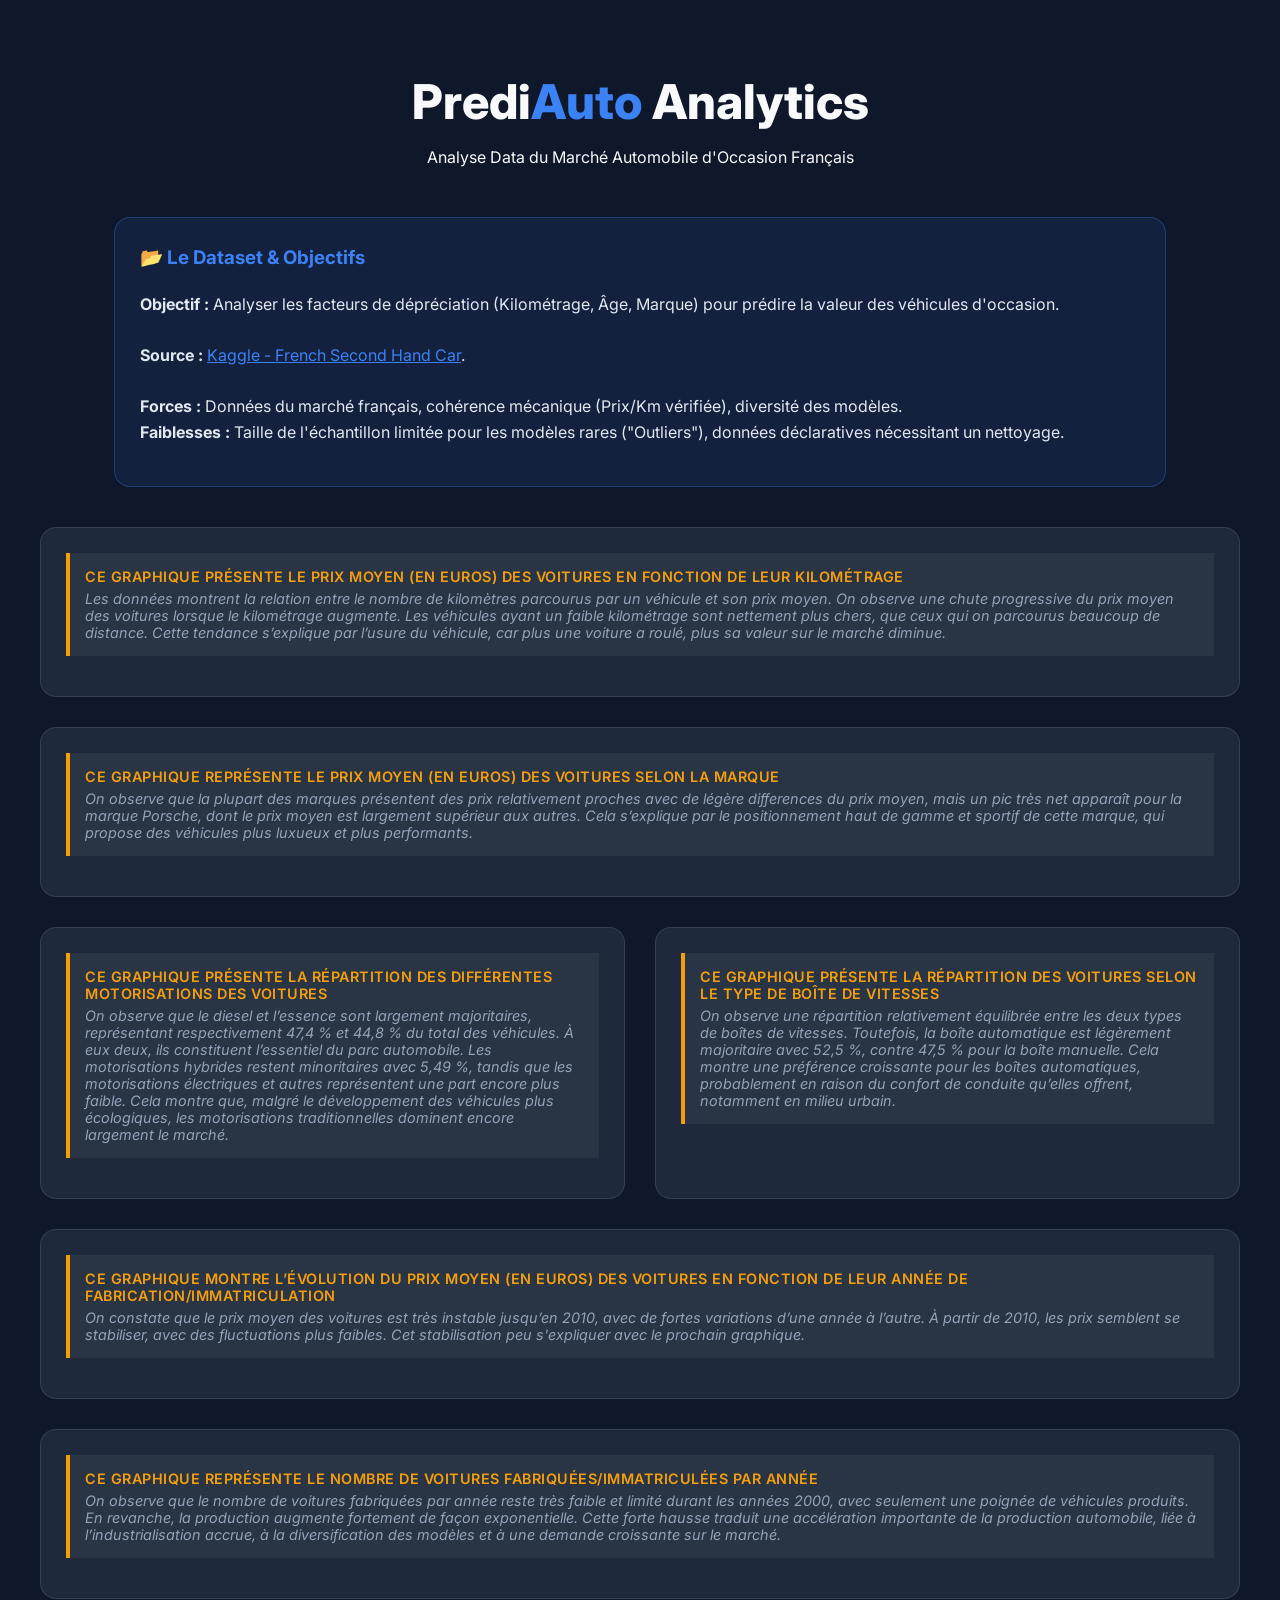
==== commit 6ee93ef2: "Rajoute des textes d'analyse pour le dashboards" ====
--- a/datas/dashboard.html
+++ b/datas/dashboard.html
@@ -46,28 +46,28 @@
         
         <div class="header">
             <h1>Predi<span>Auto</span> Analytics</h1>
-            <p>Analyse Data du Marché Automobile Français</p>
+            <p>Analyse Data du Marché Automobile d'Occasion Français</p>
         </div>
 
         <div class="intro-box">
             <h3>📂 Le Dataset & Objectifs</h3>
             <p>
-                <strong>🎯 Objectif :</strong> Analyser les facteurs de dépréciation (Kilométrage, Âge, Marque) pour prédire la valeur des véhicules d'occasion.
+                <strong>Objectif :</strong> Analyser les facteurs de dépréciation (Kilométrage, Âge, Marque) pour prédire la valeur des véhicules d'occasion.
                 <br><br>
-                <strong>📊 Source :</strong> <a href="https://www.kaggle.com/datasets/spicemix/french-second-hand-car" target="_blank">Kaggle - French Second Hand Car</a>.
+                <strong>Source :</strong> <a href="https://www.kaggle.com/datasets/spicemix/french-second-hand-car" target="_blank">Kaggle - French Second Hand Car</a>.
                 <br><br>
-                <strong>✅ Forces :</strong> Données du marché français, cohérence mécanique (Prix/Km vérifiée), diversité des modèles.
+                <strong>Forces :</strong> Données du marché français, cohérence mécanique (Prix/Km vérifiée), diversité des modèles.
                 <br>
-                <strong>⚠️ Faiblesses :</strong> Taille de l'échantillon limitée pour les modèles rares ("Outliers"), données déclaratives nécessitant un nettoyage.
+                <strong>Faiblesses :</strong> Taille de l'échantillon limitée pour les modèles rares ("Outliers"), données déclaratives nécessitant un nettoyage.
             </p>
         </div>
-
+ 
         <div class="container">
             
             <div class="card full-width">
                 <div class="edit-zone">
-                    <strong>✍️ ZONE D'ANALYSE À REMPLIR</strong>
-                    [Double-cliquez ici dans le code HTML pour écrire votre observation sur la dépréciation et le kilométrage...]
+                    <strong>Ce graphique présente le prix moyen (en euros) des voitures en fonction de leur kilométrage</strong>
+                    Les données montrent la relation entre le nombre de kilomètres parcourus par un véhicule et son prix moyen. On observe une chute progressive du prix moyen des voitures lorsque le kilométrage augmente. Les véhicules ayant un faible kilométrage sont nettement plus chers, que ceux qui on parcourus beaucoup de distance. Cette tendance s’explique par l’usure du véhicule, car plus une voiture a roulé, plus sa valeur sur le marché diminue.
                 </div>
                 <div>                        <script type="text/javascript">window.PlotlyConfig = {MathJaxConfig: 'local'};</script>
         <script charset="utf-8" src="https://cdn.plot.ly/plotly-3.3.1.min.js" integrity="sha256-4rD3fugVb/nVJYUv5Ky3v+fYXoouHaBSP20WIJuEiWg=" crossorigin="anonymous"></script>                <div id="48b29e72-871f-40c5-8f7c-fac3b199f590" class="plotly-graph-div" style="height:100%; width:100%;"></div>            <script type="text/javascript">                window.PLOTLYENV=window.PLOTLYENV || {};                                if (document.getElementById("48b29e72-871f-40c5-8f7c-fac3b199f590")) {                    Plotly.newPlot(                        "48b29e72-871f-40c5-8f7c-fac3b199f590",                        [{"hovertemplate":"Kilom\u00e9trage=%{x}\u003cbr\u003ePrix Moyen (\u20ac)=%{y}\u003cextra\u003e\u003c\u002fextra\u003e","legendgroup":"","line":{"color":"#3b82f6","dash":"solid","width":4},"marker":{"symbol":"circle"},"mode":"lines+markers","name":"","orientation":"v","showlegend":false,"x":["0-20k","20-50k","50-80k","80-120k","120-160k","160-200k","+200k"],"xaxis":"x","y":{"dtype":"f8","bdata":"2sXeo\u002f3\u002f40COUu+bJ73gQPVBYXWLyOBAAAAAAIBu2EBnxJsR7\u002fPVQAAAAACkudBA6aKLLjo61kA="},"yaxis":"y","type":"scatter"}],                        {"template":{"data":{"barpolar":[{"marker":{"line":{"color":"rgb(17,17,17)","width":0.5},"pattern":{"fillmode":"overlay","size":10,"solidity":0.2}},"type":"barpolar"}],"bar":[{"error_x":{"color":"#f2f5fa"},"error_y":{"color":"#f2f5fa"},"marker":{"line":{"color":"rgb(17,17,17)","width":0.5},"pattern":{"fillmode":"overlay","size":10,"solidity":0.2}},"type":"bar"}],"carpet":[{"aaxis":{"endlinecolor":"#A2B1C6","gridcolor":"#506784","linecolor":"#506784","minorgridcolor":"#506784","startlinecolor":"#A2B1C6"},"baxis":{"endlinecolor":"#A2B1C6","gridcolor":"#506784","linecolor":"#506784","minorgridcolor":"#506784","startlinecolor":"#A2B1C6"},"type":"carpet"}],"choropleth":[{"colorbar":{"outlinewidth":0,"ticks":""},"type":"choropleth"}],"contourcarpet":[{"colorbar":{"outlinewidth":0,"ticks":""},"type":"contourcarpet"}],"contour":[{"colorbar":{"outlinewidth":0,"ticks":""},"colorscale":[[0.0,"#0d0887"],[0.1111111111111111,"#46039f"],[0.2222222222222222,"#7201a8"],[0.3333333333333333,"#9c179e"],[0.4444444444444444,"#bd3786"],[0.5555555555555556,"#d8576b"],[0.6666666666666666,"#ed7953"],[0.7777777777777778,"#fb9f3a"],[0.8888888888888888,"#fdca26"],[1.0,"#f0f921"]],"type":"contour"}],"heatmap":[{"colorbar":{"outlinewidth":0,"ticks":""},"colorscale":[[0.0,"#0d0887"],[0.1111111111111111,"#46039f"],[0.2222222222222222,"#7201a8"],[0.3333333333333333,"#9c179e"],[0.4444444444444444,"#bd3786"],[0.5555555555555556,"#d8576b"],[0.6666666666666666,"#ed7953"],[0.7777777777777778,"#fb9f3a"],[0.8888888888888888,"#fdca26"],[1.0,"#f0f921"]],"type":"heatmap"}],"histogram2dcontour":[{"colorbar":{"outlinewidth":0,"ticks":""},"colorscale":[[0.0,"#0d0887"],[0.1111111111111111,"#46039f"],[0.2222222222222222,"#7201a8"],[0.3333333333333333,"#9c179e"],[0.4444444444444444,"#bd3786"],[0.5555555555555556,"#d8576b"],[0.6666666666666666,"#ed7953"],[0.7777777777777778,"#fb9f3a"],[0.8888888888888888,"#fdca26"],[1.0,"#f0f921"]],"type":"histogram2dcontour"}],"histogram2d":[{"colorbar":{"outlinewidth":0,"ticks":""},"colorscale":[[0.0,"#0d0887"],[0.1111111111111111,"#46039f"],[0.2222222222222222,"#7201a8"],[0.3333333333333333,"#9c179e"],[0.4444444444444444,"#bd3786"],[0.5555555555555556,"#d8576b"],[0.6666666666666666,"#ed7953"],[0.7777777777777778,"#fb9f3a"],[0.8888888888888888,"#fdca26"],[1.0,"#f0f921"]],"type":"histogram2d"}],"histogram":[{"marker":{"pattern":{"fillmode":"overlay","size":10,"solidity":0.2}},"type":"histogram"}],"mesh3d":[{"colorbar":{"outlinewidth":0,"ticks":""},"type":"mesh3d"}],"parcoords":[{"line":{"colorbar":{"outlinewidth":0,"ticks":""}},"type":"parcoords"}],"pie":[{"automargin":true,"type":"pie"}],"scatter3d":[{"line":{"colorbar":{"outlinewidth":0,"ticks":""}},"marker":{"colorbar":{"outlinewidth":0,"ticks":""}},"type":"scatter3d"}],"scattercarpet":[{"marker":{"colorbar":{"outlinewidth":0,"ticks":""}},"type":"scattercarpet"}],"scattergeo":[{"marker":{"colorbar":{"outlinewidth":0,"ticks":""}},"type":"scattergeo"}],"scattergl":[{"marker":{"line":{"color":"#283442"}},"type":"scattergl"}],"scattermapbox":[{"marker":{"colorbar":{"outlinewidth":0,"ticks":""}},"type":"scattermapbox"}],"scattermap":[{"marker":{"colorbar":{"outlinewidth":0,"ticks":""}},"type":"scattermap"}],"scatterpolargl":[{"marker":{"colorbar":{"outlinewidth":0,"ticks":""}},"type":"scatterpolargl"}],"scatterpolar":[{"marker":{"colorbar":{"outlinewidth":0,"ticks":""}},"type":"scatterpolar"}],"scatter":[{"marker":{"line":{"color":"#283442"}},"type":"scatter"}],"scatterternary":[{"marker":{"colorbar":{"outlinewidth":0,"ticks":""}},"type":"scatterternary"}],"surface":[{"colorbar":{"outlinewidth":0,"ticks":""},"colorscale":[[0.0,"#0d0887"],[0.1111111111111111,"#46039f"],[0.2222222222222222,"#7201a8"],[0.3333333333333333,"#9c179e"],[0.4444444444444444,"#bd3786"],[0.5555555555555556,"#d8576b"],[0.6666666666666666,"#ed7953"],[0.7777777777777778,"#fb9f3a"],[0.8888888888888888,"#fdca26"],[1.0,"#f0f921"]],"type":"surface"}],"table":[{"cells":{"fill":{"color":"#506784"},"line":{"color":"rgb(17,17,17)"}},"header":{"fill":{"color":"#2a3f5f"},"line":{"color":"rgb(17,17,17)"}},"type":"table"}]},"layout":{"annotationdefaults":{"arrowcolor":"#f2f5fa","arrowhead":0,"arrowwidth":1},"autotypenumbers":"strict","coloraxis":{"colorbar":{"outlinewidth":0,"ticks":""}},"colorscale":{"diverging":[[0,"#8e0152"],[0.1,"#c51b7d"],[0.2,"#de77ae"],[0.3,"#f1b6da"],[0.4,"#fde0ef"],[0.5,"#f7f7f7"],[0.6,"#e6f5d0"],[0.7,"#b8e186"],[0.8,"#7fbc41"],[0.9,"#4d9221"],[1,"#276419"]],"sequential":[[0.0,"#0d0887"],[0.1111111111111111,"#46039f"],[0.2222222222222222,"#7201a8"],[0.3333333333333333,"#9c179e"],[0.4444444444444444,"#bd3786"],[0.5555555555555556,"#d8576b"],[0.6666666666666666,"#ed7953"],[0.7777777777777778,"#fb9f3a"],[0.8888888888888888,"#fdca26"],[1.0,"#f0f921"]],"sequentialminus":[[0.0,"#0d0887"],[0.1111111111111111,"#46039f"],[0.2222222222222222,"#7201a8"],[0.3333333333333333,"#9c179e"],[0.4444444444444444,"#bd3786"],[0.5555555555555556,"#d8576b"],[0.6666666666666666,"#ed7953"],[0.7777777777777778,"#fb9f3a"],[0.8888888888888888,"#fdca26"],[1.0,"#f0f921"]]},"colorway":["#636efa","#EF553B","#00cc96","#ab63fa","#FFA15A","#19d3f3","#FF6692","#B6E880","#FF97FF","#FECB52"],"font":{"color":"#f2f5fa"},"geo":{"bgcolor":"rgb(17,17,17)","lakecolor":"rgb(17,17,17)","landcolor":"rgb(17,17,17)","showlakes":true,"showland":true,"subunitcolor":"#506784"},"hoverlabel":{"align":"left"},"hovermode":"closest","mapbox":{"style":"dark"},"paper_bgcolor":"rgb(17,17,17)","plot_bgcolor":"rgb(17,17,17)","polar":{"angularaxis":{"gridcolor":"#506784","linecolor":"#506784","ticks":""},"bgcolor":"rgb(17,17,17)","radialaxis":{"gridcolor":"#506784","linecolor":"#506784","ticks":""}},"scene":{"xaxis":{"backgroundcolor":"rgb(17,17,17)","gridcolor":"#506784","gridwidth":2,"linecolor":"#506784","showbackground":true,"ticks":"","zerolinecolor":"#C8D4E3"},"yaxis":{"backgroundcolor":"rgb(17,17,17)","gridcolor":"#506784","gridwidth":2,"linecolor":"#506784","showbackground":true,"ticks":"","zerolinecolor":"#C8D4E3"},"zaxis":{"backgroundcolor":"rgb(17,17,17)","gridcolor":"#506784","gridwidth":2,"linecolor":"#506784","showbackground":true,"ticks":"","zerolinecolor":"#C8D4E3"}},"shapedefaults":{"line":{"color":"#f2f5fa"}},"sliderdefaults":{"bgcolor":"#C8D4E3","bordercolor":"rgb(17,17,17)","borderwidth":1,"tickwidth":0},"ternary":{"aaxis":{"gridcolor":"#506784","linecolor":"#506784","ticks":""},"baxis":{"gridcolor":"#506784","linecolor":"#506784","ticks":""},"bgcolor":"rgb(17,17,17)","caxis":{"gridcolor":"#506784","linecolor":"#506784","ticks":""}},"title":{"x":0.05},"updatemenudefaults":{"bgcolor":"#506784","borderwidth":0},"xaxis":{"automargin":true,"gridcolor":"#283442","linecolor":"#506784","ticks":"","title":{"standoff":15},"zerolinecolor":"#283442","zerolinewidth":2},"yaxis":{"automargin":true,"gridcolor":"#283442","linecolor":"#506784","ticks":"","title":{"standoff":15},"zerolinecolor":"#283442","zerolinewidth":2}}},"xaxis":{"anchor":"y","domain":[0.0,1.0],"title":{"text":"Kilom\u00e9trage"}},"yaxis":{"anchor":"x","domain":[0.0,1.0],"title":{"text":"Prix Moyen (\u20ac)"}},"legend":{"tracegroupgap":0},"title":{"text":"\ud83d\udcc9 D\u00e9pr\u00e9ciation : Chute du prix selon le kilom\u00e9trage"},"font":{"family":"Inter, sans-serif","size":14,"color":"#f8fafc"},"margin":{"t":50,"l":20,"r":20,"b":20},"paper_bgcolor":"rgba(30, 41, 59, 0.5)","plot_bgcolor":"rgba(0,0,0,0)"},                        {"responsive": true}                    )                };            </script>        </div>
@@ -75,42 +75,42 @@
             
             <div class="card full-width">
                 <div class="edit-zone">
-                    <strong>✍️ ZONE D'ANALYSE À REMPLIR</strong>
-                    [Écrivez ici votre analyse sur le classement des marques...]
+                    <strong>Ce graphique représente le prix moyen (en euros) des voitures selon la marque</strong>
+                    On observe que la plupart des marques présentent des prix relativement proches avec de légère differences du prix moyen, mais un pic très net apparaît pour la marque Porsche, dont le prix moyen est largement supérieur aux autres. Cela s’explique par le positionnement haut de gamme et sportif de cette marque, qui propose des véhicules plus luxueux et plus performants.
                 </div>
                 <div>                            <div id="68839b38-c0d5-4cbf-a899-0b43815f1d99" class="plotly-graph-div" style="height:100%; width:100%;"></div>            <script type="text/javascript">                window.PLOTLYENV=window.PLOTLYENV || {};                                if (document.getElementById("68839b38-c0d5-4cbf-a899-0b43815f1d99")) {                    Plotly.newPlot(                        "68839b38-c0d5-4cbf-a899-0b43815f1d99",                        [{"hovertemplate":"Marque=%{x}\u003cbr\u003ePrix Moyen (\u20ac)=%{marker.color}\u003cextra\u003e\u003c\u002fextra\u003e","legendgroup":"","marker":{"color":{"dtype":"f8","bdata":"Oueccy5N\[base64]"},"coloraxis":"coloraxis","pattern":{"shape":""}},"name":"","orientation":"v","showlegend":false,"textposition":"auto","x":["PORSCHE","LAND","JAGUAR","VOLVO","MERCEDES","BMW","AUDI","DS","ALFA","FORD","VOLKSWAGEN","HYUNDAI","MAZDA","TOYOTA","MINI","SEAT","PEUGEOT","KIA","RENAULT","OPEL"],"xaxis":"x","y":{"dtype":"f8","bdata":"Oueccy5N\[base64]"},"yaxis":"y","type":"bar"}],                        {"template":{"data":{"barpolar":[{"marker":{"line":{"color":"rgb(17,17,17)","width":0.5},"pattern":{"fillmode":"overlay","size":10,"solidity":0.2}},"type":"barpolar"}],"bar":[{"error_x":{"color":"#f2f5fa"},"error_y":{"color":"#f2f5fa"},"marker":{"line":{"color":"rgb(17,17,17)","width":0.5},"pattern":{"fillmode":"overlay","size":10,"solidity":0.2}},"type":"bar"}],"carpet":[{"aaxis":{"endlinecolor":"#A2B1C6","gridcolor":"#506784","linecolor":"#506784","minorgridcolor":"#506784","startlinecolor":"#A2B1C6"},"baxis":{"endlinecolor":"#A2B1C6","gridcolor":"#506784","linecolor":"#506784","minorgridcolor":"#506784","startlinecolor":"#A2B1C6"},"type":"carpet"}],"choropleth":[{"colorbar":{"outlinewidth":0,"ticks":""},"type":"choropleth"}],"contourcarpet":[{"colorbar":{"outlinewidth":0,"ticks":""},"type":"contourcarpet"}],"contour":[{"colorbar":{"outlinewidth":0,"ticks":""},"colorscale":[[0.0,"#0d0887"],[0.1111111111111111,"#46039f"],[0.2222222222222222,"#7201a8"],[0.3333333333333333,"#9c179e"],[0.4444444444444444,"#bd3786"],[0.5555555555555556,"#d8576b"],[0.6666666666666666,"#ed7953"],[0.7777777777777778,"#fb9f3a"],[0.8888888888888888,"#fdca26"],[1.0,"#f0f921"]],"type":"contour"}],"heatmap":[{"colorbar":{"outlinewidth":0,"ticks":""},"colorscale":[[0.0,"#0d0887"],[0.1111111111111111,"#46039f"],[0.2222222222222222,"#7201a8"],[0.3333333333333333,"#9c179e"],[0.4444444444444444,"#bd3786"],[0.5555555555555556,"#d8576b"],[0.6666666666666666,"#ed7953"],[0.7777777777777778,"#fb9f3a"],[0.8888888888888888,"#fdca26"],[1.0,"#f0f921"]],"type":"heatmap"}],"histogram2dcontour":[{"colorbar":{"outlinewidth":0,"ticks":""},"colorscale":[[0.0,"#0d0887"],[0.1111111111111111,"#46039f"],[0.2222222222222222,"#7201a8"],[0.3333333333333333,"#9c179e"],[0.4444444444444444,"#bd3786"],[0.5555555555555556,"#d8576b"],[0.6666666666666666,"#ed7953"],[0.7777777777777778,"#fb9f3a"],[0.8888888888888888,"#fdca26"],[1.0,"#f0f921"]],"type":"histogram2dcontour"}],"histogram2d":[{"colorbar":{"outlinewidth":0,"ticks":""},"colorscale":[[0.0,"#0d0887"],[0.1111111111111111,"#46039f"],[0.2222222222222222,"#7201a8"],[0.3333333333333333,"#9c179e"],[0.4444444444444444,"#bd3786"],[0.5555555555555556,"#d8576b"],[0.6666666666666666,"#ed7953"],[0.7777777777777778,"#fb9f3a"],[0.8888888888888888,"#fdca26"],[1.0,"#f0f921"]],"type":"histogram2d"}],"histogram":[{"marker":{"pattern":{"fillmode":"overlay","size":10,"solidity":0.2}},"type":"histogram"}],"mesh3d":[{"colorbar":{"outlinewidth":0,"ticks":""},"type":"mesh3d"}],"parcoords":[{"line":{"colorbar":{"outlinewidth":0,"ticks":""}},"type":"parcoords"}],"pie":[{"automargin":true,"type":"pie"}],"scatter3d":[{"line":{"colorbar":{"outlinewidth":0,"ticks":""}},"marker":{"colorbar":{"outlinewidth":0,"ticks":""}},"type":"scatter3d"}],"scattercarpet":[{"marker":{"colorbar":{"outlinewidth":0,"ticks":""}},"type":"scattercarpet"}],"scattergeo":[{"marker":{"colorbar":{"outlinewidth":0,"ticks":""}},"type":"scattergeo"}],"scattergl":[{"marker":{"line":{"color":"#283442"}},"type":"scattergl"}],"scattermapbox":[{"marker":{"colorbar":{"outlinewidth":0,"ticks":""}},"type":"scattermapbox"}],"scattermap":[{"marker":{"colorbar":{"outlinewidth":0,"ticks":""}},"type":"scattermap"}],"scatterpolargl":[{"marker":{"colorbar":{"outlinewidth":0,"ticks":""}},"type":"scatterpolargl"}],"scatterpolar":[{"marker":{"colorbar":{"outlinewidth":0,"ticks":""}},"type":"scatterpolar"}],"scatter":[{"marker":{"line":{"color":"#283442"}},"type":"scatter"}],"scatterternary":[{"marker":{"colorbar":{"outlinewidth":0,"ticks":""}},"type":"scatterternary"}],"surface":[{"colorbar":{"outlinewidth":0,"ticks":""},"colorscale":[[0.0,"#0d0887"],[0.1111111111111111,"#46039f"],[0.2222222222222222,"#7201a8"],[0.3333333333333333,"#9c179e"],[0.4444444444444444,"#bd3786"],[0.5555555555555556,"#d8576b"],[0.6666666666666666,"#ed7953"],[0.7777777777777778,"#fb9f3a"],[0.8888888888888888,"#fdca26"],[1.0,"#f0f921"]],"type":"surface"}],"table":[{"cells":{"fill":{"color":"#506784"},"line":{"color":"rgb(17,17,17)"}},"header":{"fill":{"color":"#2a3f5f"},"line":{"color":"rgb(17,17,17)"}},"type":"table"}]},"layout":{"annotationdefaults":{"arrowcolor":"#f2f5fa","arrowhead":0,"arrowwidth":1},"autotypenumbers":"strict","coloraxis":{"colorbar":{"outlinewidth":0,"ticks":""}},"colorscale":{"diverging":[[0,"#8e0152"],[0.1,"#c51b7d"],[0.2,"#de77ae"],[0.3,"#f1b6da"],[0.4,"#fde0ef"],[0.5,"#f7f7f7"],[0.6,"#e6f5d0"],[0.7,"#b8e186"],[0.8,"#7fbc41"],[0.9,"#4d9221"],[1,"#276419"]],"sequential":[[0.0,"#0d0887"],[0.1111111111111111,"#46039f"],[0.2222222222222222,"#7201a8"],[0.3333333333333333,"#9c179e"],[0.4444444444444444,"#bd3786"],[0.5555555555555556,"#d8576b"],[0.6666666666666666,"#ed7953"],[0.7777777777777778,"#fb9f3a"],[0.8888888888888888,"#fdca26"],[1.0,"#f0f921"]],"sequentialminus":[[0.0,"#0d0887"],[0.1111111111111111,"#46039f"],[0.2222222222222222,"#7201a8"],[0.3333333333333333,"#9c179e"],[0.4444444444444444,"#bd3786"],[0.5555555555555556,"#d8576b"],[0.6666666666666666,"#ed7953"],[0.7777777777777778,"#fb9f3a"],[0.8888888888888888,"#fdca26"],[1.0,"#f0f921"]]},"colorway":["#636efa","#EF553B","#00cc96","#ab63fa","#FFA15A","#19d3f3","#FF6692","#B6E880","#FF97FF","#FECB52"],"font":{"color":"#f2f5fa"},"geo":{"bgcolor":"rgb(17,17,17)","lakecolor":"rgb(17,17,17)","landcolor":"rgb(17,17,17)","showlakes":true,"showland":true,"subunitcolor":"#506784"},"hoverlabel":{"align":"left"},"hovermode":"closest","mapbox":{"style":"dark"},"paper_bgcolor":"rgb(17,17,17)","plot_bgcolor":"rgb(17,17,17)","polar":{"angularaxis":{"gridcolor":"#506784","linecolor":"#506784","ticks":""},"bgcolor":"rgb(17,17,17)","radialaxis":{"gridcolor":"#506784","linecolor":"#506784","ticks":""}},"scene":{"xaxis":{"backgroundcolor":"rgb(17,17,17)","gridcolor":"#506784","gridwidth":2,"linecolor":"#506784","showbackground":true,"ticks":"","zerolinecolor":"#C8D4E3"},"yaxis":{"backgroundcolor":"rgb(17,17,17)","gridcolor":"#506784","gridwidth":2,"linecolor":"#506784","showbackground":true,"ticks":"","zerolinecolor":"#C8D4E3"},"zaxis":{"backgroundcolor":"rgb(17,17,17)","gridcolor":"#506784","gridwidth":2,"linecolor":"#506784","showbackground":true,"ticks":"","zerolinecolor":"#C8D4E3"}},"shapedefaults":{"line":{"color":"#f2f5fa"}},"sliderdefaults":{"bgcolor":"#C8D4E3","bordercolor":"rgb(17,17,17)","borderwidth":1,"tickwidth":0},"ternary":{"aaxis":{"gridcolor":"#506784","linecolor":"#506784","ticks":""},"baxis":{"gridcolor":"#506784","linecolor":"#506784","ticks":""},"bgcolor":"rgb(17,17,17)","caxis":{"gridcolor":"#506784","linecolor":"#506784","ticks":""}},"title":{"x":0.05},"updatemenudefaults":{"bgcolor":"#506784","borderwidth":0},"xaxis":{"automargin":true,"gridcolor":"#283442","linecolor":"#506784","ticks":"","title":{"standoff":15},"zerolinecolor":"#283442","zerolinewidth":2},"yaxis":{"automargin":true,"gridcolor":"#283442","linecolor":"#506784","ticks":"","title":{"standoff":15},"zerolinecolor":"#283442","zerolinewidth":2}}},"xaxis":{"anchor":"y","domain":[0.0,1.0],"title":{"text":"Marque"}},"yaxis":{"anchor":"x","domain":[0.0,1.0],"title":{"text":"Prix Moyen (\u20ac)"}},"coloraxis":{"colorbar":{"title":{"text":"Prix Moyen (\u20ac)"}},"colorscale":[[0.0,"rgb(247, 254, 174)"],[0.16666666666666666,"rgb(183, 230, 165)"],[0.3333333333333333,"rgb(124, 203, 162)"],[0.5,"rgb(70, 174, 160)"],[0.6666666666666666,"rgb(8, 144, 153)"],[0.8333333333333334,"rgb(0, 113, 139)"],[1.0,"rgb(4, 82, 117)"]]},"legend":{"tracegroupgap":0},"title":{"text":"\ud83c\udfc6 Top 20 Marques (Valeur Moyenne)"},"barmode":"relative","font":{"family":"Inter, sans-serif","size":14,"color":"#f8fafc"},"margin":{"t":50,"l":20,"r":20,"b":20},"paper_bgcolor":"rgba(30, 41, 59, 0.5)","plot_bgcolor":"rgba(0,0,0,0)"},                        {"responsive": true}                    )                };            </script>        </div>
             </div>
             
             <div class="card">
                 <div class="edit-zone">
-                    <strong>✍️ ZONE D'ANALYSE À REMPLIR</strong>
-                    [Écrivez ici votre commentaire sur les carburants...]
+                    <strong>Ce graphique présente la répartition des différentes motorisations des voitures</strong>
+                    On observe que le diesel et l’essence sont largement majoritaires, représentant respectivement 47,4 % et 44,8 % du total des véhicules. À eux deux, ils constituent l’essentiel du parc automobile. Les motorisations hybrides restent minoritaires avec 5,49 %, tandis que les motorisations électriques et autres représentent une part encore plus faible. Cela montre que, malgré le développement des véhicules plus écologiques, les motorisations traditionnelles dominent encore largement le marché.
                 </div>
                 <div>                            <div id="a4929b3f-9ac3-419b-9afd-01779d29862a" class="plotly-graph-div" style="height:100%; width:100%;"></div>            <script type="text/javascript">                window.PLOTLYENV=window.PLOTLYENV || {};                                if (document.getElementById("a4929b3f-9ac3-419b-9afd-01779d29862a")) {                    Plotly.newPlot(                        "a4929b3f-9ac3-419b-9afd-01779d29862a",                        [{"domain":{"x":[0.0,1.0],"y":[0.0,1.0]},"hole":0.4,"hovertemplate":"Carburant=%{label}\u003cbr\u003eNombre=%{value}\u003cextra\u003e\u003c\u002fextra\u003e","labels":[" Diesel"," Essence"," Hybride essence \u00e9lectrique"," Electrique","Autre"],"legendgroup":"","name":"","showlegend":true,"values":{"dtype":"i2","bdata":"hARFBIYAKAARAA=="},"type":"pie"}],                        {"template":{"data":{"barpolar":[{"marker":{"line":{"color":"rgb(17,17,17)","width":0.5},"pattern":{"fillmode":"overlay","size":10,"solidity":0.2}},"type":"barpolar"}],"bar":[{"error_x":{"color":"#f2f5fa"},"error_y":{"color":"#f2f5fa"},"marker":{"line":{"color":"rgb(17,17,17)","width":0.5},"pattern":{"fillmode":"overlay","size":10,"solidity":0.2}},"type":"bar"}],"carpet":[{"aaxis":{"endlinecolor":"#A2B1C6","gridcolor":"#506784","linecolor":"#506784","minorgridcolor":"#506784","startlinecolor":"#A2B1C6"},"baxis":{"endlinecolor":"#A2B1C6","gridcolor":"#506784","linecolor":"#506784","minorgridcolor":"#506784","startlinecolor":"#A2B1C6"},"type":"carpet"}],"choropleth":[{"colorbar":{"outlinewidth":0,"ticks":""},"type":"choropleth"}],"contourcarpet":[{"colorbar":{"outlinewidth":0,"ticks":""},"type":"contourcarpet"}],"contour":[{"colorbar":{"outlinewidth":0,"ticks":""},"colorscale":[[0.0,"#0d0887"],[0.1111111111111111,"#46039f"],[0.2222222222222222,"#7201a8"],[0.3333333333333333,"#9c179e"],[0.4444444444444444,"#bd3786"],[0.5555555555555556,"#d8576b"],[0.6666666666666666,"#ed7953"],[0.7777777777777778,"#fb9f3a"],[0.8888888888888888,"#fdca26"],[1.0,"#f0f921"]],"type":"contour"}],"heatmap":[{"colorbar":{"outlinewidth":0,"ticks":""},"colorscale":[[0.0,"#0d0887"],[0.1111111111111111,"#46039f"],[0.2222222222222222,"#7201a8"],[0.3333333333333333,"#9c179e"],[0.4444444444444444,"#bd3786"],[0.5555555555555556,"#d8576b"],[0.6666666666666666,"#ed7953"],[0.7777777777777778,"#fb9f3a"],[0.8888888888888888,"#fdca26"],[1.0,"#f0f921"]],"type":"heatmap"}],"histogram2dcontour":[{"colorbar":{"outlinewidth":0,"ticks":""},"colorscale":[[0.0,"#0d0887"],[0.1111111111111111,"#46039f"],[0.2222222222222222,"#7201a8"],[0.3333333333333333,"#9c179e"],[0.4444444444444444,"#bd3786"],[0.5555555555555556,"#d8576b"],[0.6666666666666666,"#ed7953"],[0.7777777777777778,"#fb9f3a"],[0.8888888888888888,"#fdca26"],[1.0,"#f0f921"]],"type":"histogram2dcontour"}],"histogram2d":[{"colorbar":{"outlinewidth":0,"ticks":""},"colorscale":[[0.0,"#0d0887"],[0.1111111111111111,"#46039f"],[0.2222222222222222,"#7201a8"],[0.3333333333333333,"#9c179e"],[0.4444444444444444,"#bd3786"],[0.5555555555555556,"#d8576b"],[0.6666666666666666,"#ed7953"],[0.7777777777777778,"#fb9f3a"],[0.8888888888888888,"#fdca26"],[1.0,"#f0f921"]],"type":"histogram2d"}],"histogram":[{"marker":{"pattern":{"fillmode":"overlay","size":10,"solidity":0.2}},"type":"histogram"}],"mesh3d":[{"colorbar":{"outlinewidth":0,"ticks":""},"type":"mesh3d"}],"parcoords":[{"line":{"colorbar":{"outlinewidth":0,"ticks":""}},"type":"parcoords"}],"pie":[{"automargin":true,"type":"pie"}],"scatter3d":[{"line":{"colorbar":{"outlinewidth":0,"ticks":""}},"marker":{"colorbar":{"outlinewidth":0,"ticks":""}},"type":"scatter3d"}],"scattercarpet":[{"marker":{"colorbar":{"outlinewidth":0,"ticks":""}},"type":"scattercarpet"}],"scattergeo":[{"marker":{"colorbar":{"outlinewidth":0,"ticks":""}},"type":"scattergeo"}],"scattergl":[{"marker":{"line":{"color":"#283442"}},"type":"scattergl"}],"scattermapbox":[{"marker":{"colorbar":{"outlinewidth":0,"ticks":""}},"type":"scattermapbox"}],"scattermap":[{"marker":{"colorbar":{"outlinewidth":0,"ticks":""}},"type":"scattermap"}],"scatterpolargl":[{"marker":{"colorbar":{"outlinewidth":0,"ticks":""}},"type":"scatterpolargl"}],"scatterpolar":[{"marker":{"colorbar":{"outlinewidth":0,"ticks":""}},"type":"scatterpolar"}],"scatter":[{"marker":{"line":{"color":"#283442"}},"type":"scatter"}],"scatterternary":[{"marker":{"colorbar":{"outlinewidth":0,"ticks":""}},"type":"scatterternary"}],"surface":[{"colorbar":{"outlinewidth":0,"ticks":""},"colorscale":[[0.0,"#0d0887"],[0.1111111111111111,"#46039f"],[0.2222222222222222,"#7201a8"],[0.3333333333333333,"#9c179e"],[0.4444444444444444,"#bd3786"],[0.5555555555555556,"#d8576b"],[0.6666666666666666,"#ed7953"],[0.7777777777777778,"#fb9f3a"],[0.8888888888888888,"#fdca26"],[1.0,"#f0f921"]],"type":"surface"}],"table":[{"cells":{"fill":{"color":"#506784"},"line":{"color":"rgb(17,17,17)"}},"header":{"fill":{"color":"#2a3f5f"},"line":{"color":"rgb(17,17,17)"}},"type":"table"}]},"layout":{"annotationdefaults":{"arrowcolor":"#f2f5fa","arrowhead":0,"arrowwidth":1},"autotypenumbers":"strict","coloraxis":{"colorbar":{"outlinewidth":0,"ticks":""}},"colorscale":{"diverging":[[0,"#8e0152"],[0.1,"#c51b7d"],[0.2,"#de77ae"],[0.3,"#f1b6da"],[0.4,"#fde0ef"],[0.5,"#f7f7f7"],[0.6,"#e6f5d0"],[0.7,"#b8e186"],[0.8,"#7fbc41"],[0.9,"#4d9221"],[1,"#276419"]],"sequential":[[0.0,"#0d0887"],[0.1111111111111111,"#46039f"],[0.2222222222222222,"#7201a8"],[0.3333333333333333,"#9c179e"],[0.4444444444444444,"#bd3786"],[0.5555555555555556,"#d8576b"],[0.6666666666666666,"#ed7953"],[0.7777777777777778,"#fb9f3a"],[0.8888888888888888,"#fdca26"],[1.0,"#f0f921"]],"sequentialminus":[[0.0,"#0d0887"],[0.1111111111111111,"#46039f"],[0.2222222222222222,"#7201a8"],[0.3333333333333333,"#9c179e"],[0.4444444444444444,"#bd3786"],[0.5555555555555556,"#d8576b"],[0.6666666666666666,"#ed7953"],[0.7777777777777778,"#fb9f3a"],[0.8888888888888888,"#fdca26"],[1.0,"#f0f921"]]},"colorway":["#636efa","#EF553B","#00cc96","#ab63fa","#FFA15A","#19d3f3","#FF6692","#B6E880","#FF97FF","#FECB52"],"font":{"color":"#f2f5fa"},"geo":{"bgcolor":"rgb(17,17,17)","lakecolor":"rgb(17,17,17)","landcolor":"rgb(17,17,17)","showlakes":true,"showland":true,"subunitcolor":"#506784"},"hoverlabel":{"align":"left"},"hovermode":"closest","mapbox":{"style":"dark"},"paper_bgcolor":"rgb(17,17,17)","plot_bgcolor":"rgb(17,17,17)","polar":{"angularaxis":{"gridcolor":"#506784","linecolor":"#506784","ticks":""},"bgcolor":"rgb(17,17,17)","radialaxis":{"gridcolor":"#506784","linecolor":"#506784","ticks":""}},"scene":{"xaxis":{"backgroundcolor":"rgb(17,17,17)","gridcolor":"#506784","gridwidth":2,"linecolor":"#506784","showbackground":true,"ticks":"","zerolinecolor":"#C8D4E3"},"yaxis":{"backgroundcolor":"rgb(17,17,17)","gridcolor":"#506784","gridwidth":2,"linecolor":"#506784","showbackground":true,"ticks":"","zerolinecolor":"#C8D4E3"},"zaxis":{"backgroundcolor":"rgb(17,17,17)","gridcolor":"#506784","gridwidth":2,"linecolor":"#506784","showbackground":true,"ticks":"","zerolinecolor":"#C8D4E3"}},"shapedefaults":{"line":{"color":"#f2f5fa"}},"sliderdefaults":{"bgcolor":"#C8D4E3","bordercolor":"rgb(17,17,17)","borderwidth":1,"tickwidth":0},"ternary":{"aaxis":{"gridcolor":"#506784","linecolor":"#506784","ticks":""},"baxis":{"gridcolor":"#506784","linecolor":"#506784","ticks":""},"bgcolor":"rgb(17,17,17)","caxis":{"gridcolor":"#506784","linecolor":"#506784","ticks":""}},"title":{"x":0.05},"updatemenudefaults":{"bgcolor":"#506784","borderwidth":0},"xaxis":{"automargin":true,"gridcolor":"#283442","linecolor":"#506784","ticks":"","title":{"standoff":15},"zerolinecolor":"#283442","zerolinewidth":2},"yaxis":{"automargin":true,"gridcolor":"#283442","linecolor":"#506784","ticks":"","title":{"standoff":15},"zerolinecolor":"#283442","zerolinewidth":2}}},"legend":{"tracegroupgap":0},"title":{"text":"\u26fd R\u00e9partition des Motorisations"},"piecolorway":["rgb(103,0,31)","rgb(178,24,43)","rgb(214,96,77)","rgb(244,165,130)","rgb(253,219,199)","rgb(247,247,247)","rgb(209,229,240)","rgb(146,197,222)","rgb(67,147,195)","rgb(33,102,172)","rgb(5,48,97)"],"font":{"family":"Inter, sans-serif","size":14,"color":"#f8fafc"},"margin":{"t":50,"l":20,"r":20,"b":20},"paper_bgcolor":"rgba(30, 41, 59, 0.5)","plot_bgcolor":"rgba(0,0,0,0)"},                        {"responsive": true}                    )                };            </script>        </div>
             </div>
             
             <div class="card">
                 <div class="edit-zone">
-                    <strong>✍️ ZONE D'ANALYSE À REMPLIR</strong>
-                    [Écrivez ici votre commentaire sur les boîtes de vitesse...]
+                    <strong>Ce graphique présente la répartition des voitures selon le type de boîte de vitesses</strong>
+                    On observe une répartition relativement équilibrée entre les deux types de boîtes de vitesses. Toutefois, la boîte automatique est légèrement majoritaire avec 52,5 %, contre 47,5 % pour la boîte manuelle. Cela montre une préférence croissante pour les boîtes automatiques, probablement en raison du confort de conduite qu’elles offrent, notamment en milieu urbain.
                 </div>
-                <div>                            <div id="18908f31-7cda-4db1-97ce-2e0c68504393" class="plotly-graph-div" style="height:100%; width:100%;"></div>            <script type="text/javascript">                window.PLOTLYENV=window.PLOTLYENV || {};                                if (document.getElementById("18908f31-7cda-4db1-97ce-2e0c68504393")) {                    Plotly.newPlot(                        "18908f31-7cda-4db1-97ce-2e0c68504393",                        [{"domain":{"x":[0.0,1.0],"y":[0.0,1.0]},"hovertemplate":"Boite=%{label}\u003cbr\u003eNombre=%{value}\u003cextra\u003e\u003c\u002fextra\u003e","labels":[" automatique"," m\u00e9canique"," "],"legendgroup":"","name":"","showlegend":true,"values":{"dtype":"i2","bdata":"\u002fgSIBAIA"},"type":"pie"}],                        {"template":{"data":{"barpolar":[{"marker":{"line":{"color":"rgb(17,17,17)","width":0.5},"pattern":{"fillmode":"overlay","size":10,"solidity":0.2}},"type":"barpolar"}],"bar":[{"error_x":{"color":"#f2f5fa"},"error_y":{"color":"#f2f5fa"},"marker":{"line":{"color":"rgb(17,17,17)","width":0.5},"pattern":{"fillmode":"overlay","size":10,"solidity":0.2}},"type":"bar"}],"carpet":[{"aaxis":{"endlinecolor":"#A2B1C6","gridcolor":"#506784","linecolor":"#506784","minorgridcolor":"#506784","startlinecolor":"#A2B1C6"},"baxis":{"endlinecolor":"#A2B1C6","gridcolor":"#506784","linecolor":"#506784","minorgridcolor":"#506784","startlinecolor":"#A2B1C6"},"type":"carpet"}],"choropleth":[{"colorbar":{"outlinewidth":0,"ticks":""},"type":"choropleth"}],"contourcarpet":[{"colorbar":{"outlinewidth":0,"ticks":""},"type":"contourcarpet"}],"contour":[{"colorbar":{"outlinewidth":0,"ticks":""},"colorscale":[[0.0,"#0d0887"],[0.1111111111111111,"#46039f"],[0.2222222222222222,"#7201a8"],[0.3333333333333333,"#9c179e"],[0.4444444444444444,"#bd3786"],[0.5555555555555556,"#d8576b"],[0.6666666666666666,"#ed7953"],[0.7777777777777778,"#fb9f3a"],[0.8888888888888888,"#fdca26"],[1.0,"#f0f921"]],"type":"contour"}],"heatmap":[{"colorbar":{"outlinewidth":0,"ticks":""},"colorscale":[[0.0,"#0d0887"],[0.1111111111111111,"#46039f"],[0.2222222222222222,"#7201a8"],[0.3333333333333333,"#9c179e"],[0.4444444444444444,"#bd3786"],[0.5555555555555556,"#d8576b"],[0.6666666666666666,"#ed7953"],[0.7777777777777778,"#fb9f3a"],[0.8888888888888888,"#fdca26"],[1.0,"#f0f921"]],"type":"heatmap"}],"histogram2dcontour":[{"colorbar":{"outlinewidth":0,"ticks":""},"colorscale":[[0.0,"#0d0887"],[0.1111111111111111,"#46039f"],[0.2222222222222222,"#7201a8"],[0.3333333333333333,"#9c179e"],[0.4444444444444444,"#bd3786"],[0.5555555555555556,"#d8576b"],[0.6666666666666666,"#ed7953"],[0.7777777777777778,"#fb9f3a"],[0.8888888888888888,"#fdca26"],[1.0,"#f0f921"]],"type":"histogram2dcontour"}],"histogram2d":[{"colorbar":{"outlinewidth":0,"ticks":""},"colorscale":[[0.0,"#0d0887"],[0.1111111111111111,"#46039f"],[0.2222222222222222,"#7201a8"],[0.3333333333333333,"#9c179e"],[0.4444444444444444,"#bd3786"],[0.5555555555555556,"#d8576b"],[0.6666666666666666,"#ed7953"],[0.7777777777777778,"#fb9f3a"],[0.8888888888888888,"#fdca26"],[1.0,"#f0f921"]],"type":"histogram2d"}],"histogram":[{"marker":{"pattern":{"fillmode":"overlay","size":10,"solidity":0.2}},"type":"histogram"}],"mesh3d":[{"colorbar":{"outlinewidth":0,"ticks":""},"type":"mesh3d"}],"parcoords":[{"line":{"colorbar":{"outlinewidth":0,"ticks":""}},"type":"parcoords"}],"pie":[{"automargin":true,"type":"pie"}],"scatter3d":[{"line":{"colorbar":{"outlinewidth":0,"ticks":""}},"marker":{"colorbar":{"outlinewidth":0,"ticks":""}},"type":"scatter3d"}],"scattercarpet":[{"marker":{"colorbar":{"outlinewidth":0,"ticks":""}},"type":"scattercarpet"}],"scattergeo":[{"marker":{"colorbar":{"outlinewidth":0,"ticks":""}},"type":"scattergeo"}],"scattergl":[{"marker":{"line":{"color":"#283442"}},"type":"scattergl"}],"scattermapbox":[{"marker":{"colorbar":{"outlinewidth":0,"ticks":""}},"type":"scattermapbox"}],"scattermap":[{"marker":{"colorbar":{"outlinewidth":0,"ticks":""}},"type":"scattermap"}],"scatterpolargl":[{"marker":{"colorbar":{"outlinewidth":0,"ticks":""}},"type":"scatterpolargl"}],"scatterpolar":[{"marker":{"colorbar":{"outlinewidth":0,"ticks":""}},"type":"scatterpolar"}],"scatter":[{"marker":{"line":{"color":"#283442"}},"type":"scatter"}],"scatterternary":[{"marker":{"colorbar":{"outlinewidth":0,"ticks":""}},"type":"scatterternary"}],"surface":[{"colorbar":{"outlinewidth":0,"ticks":""},"colorscale":[[0.0,"#0d0887"],[0.1111111111111111,"#46039f"],[0.2222222222222222,"#7201a8"],[0.3333333333333333,"#9c179e"],[0.4444444444444444,"#bd3786"],[0.5555555555555556,"#d8576b"],[0.6666666666666666,"#ed7953"],[0.7777777777777778,"#fb9f3a"],[0.8888888888888888,"#fdca26"],[1.0,"#f0f921"]],"type":"surface"}],"table":[{"cells":{"fill":{"color":"#506784"},"line":{"color":"rgb(17,17,17)"}},"header":{"fill":{"color":"#2a3f5f"},"line":{"color":"rgb(17,17,17)"}},"type":"table"}]},"layout":{"annotationdefaults":{"arrowcolor":"#f2f5fa","arrowhead":0,"arrowwidth":1},"autotypenumbers":"strict","coloraxis":{"colorbar":{"outlinewidth":0,"ticks":""}},"colorscale":{"diverging":[[0,"#8e0152"],[0.1,"#c51b7d"],[0.2,"#de77ae"],[0.3,"#f1b6da"],[0.4,"#fde0ef"],[0.5,"#f7f7f7"],[0.6,"#e6f5d0"],[0.7,"#b8e186"],[0.8,"#7fbc41"],[0.9,"#4d9221"],[1,"#276419"]],"sequential":[[0.0,"#0d0887"],[0.1111111111111111,"#46039f"],[0.2222222222222222,"#7201a8"],[0.3333333333333333,"#9c179e"],[0.4444444444444444,"#bd3786"],[0.5555555555555556,"#d8576b"],[0.6666666666666666,"#ed7953"],[0.7777777777777778,"#fb9f3a"],[0.8888888888888888,"#fdca26"],[1.0,"#f0f921"]],"sequentialminus":[[0.0,"#0d0887"],[0.1111111111111111,"#46039f"],[0.2222222222222222,"#7201a8"],[0.3333333333333333,"#9c179e"],[0.4444444444444444,"#bd3786"],[0.5555555555555556,"#d8576b"],[0.6666666666666666,"#ed7953"],[0.7777777777777778,"#fb9f3a"],[0.8888888888888888,"#fdca26"],[1.0,"#f0f921"]]},"colorway":["#636efa","#EF553B","#00cc96","#ab63fa","#FFA15A","#19d3f3","#FF6692","#B6E880","#FF97FF","#FECB52"],"font":{"color":"#f2f5fa"},"geo":{"bgcolor":"rgb(17,17,17)","lakecolor":"rgb(17,17,17)","landcolor":"rgb(17,17,17)","showlakes":true,"showland":true,"subunitcolor":"#506784"},"hoverlabel":{"align":"left"},"hovermode":"closest","mapbox":{"style":"dark"},"paper_bgcolor":"rgb(17,17,17)","plot_bgcolor":"rgb(17,17,17)","polar":{"angularaxis":{"gridcolor":"#506784","linecolor":"#506784","ticks":""},"bgcolor":"rgb(17,17,17)","radialaxis":{"gridcolor":"#506784","linecolor":"#506784","ticks":""}},"scene":{"xaxis":{"backgroundcolor":"rgb(17,17,17)","gridcolor":"#506784","gridwidth":2,"linecolor":"#506784","showbackground":true,"ticks":"","zerolinecolor":"#C8D4E3"},"yaxis":{"backgroundcolor":"rgb(17,17,17)","gridcolor":"#506784","gridwidth":2,"linecolor":"#506784","showbackground":true,"ticks":"","zerolinecolor":"#C8D4E3"},"zaxis":{"backgroundcolor":"rgb(17,17,17)","gridcolor":"#506784","gridwidth":2,"linecolor":"#506784","showbackground":true,"ticks":"","zerolinecolor":"#C8D4E3"}},"shapedefaults":{"line":{"color":"#f2f5fa"}},"sliderdefaults":{"bgcolor":"#C8D4E3","bordercolor":"rgb(17,17,17)","borderwidth":1,"tickwidth":0},"ternary":{"aaxis":{"gridcolor":"#506784","linecolor":"#506784","ticks":""},"baxis":{"gridcolor":"#506784","linecolor":"#506784","ticks":""},"bgcolor":"rgb(17,17,17)","caxis":{"gridcolor":"#506784","linecolor":"#506784","ticks":""}},"title":{"x":0.05},"updatemenudefaults":{"bgcolor":"#506784","borderwidth":0},"xaxis":{"automargin":true,"gridcolor":"#283442","linecolor":"#506784","ticks":"","title":{"standoff":15},"zerolinecolor":"#283442","zerolinewidth":2},"yaxis":{"automargin":true,"gridcolor":"#283442","linecolor":"#506784","ticks":"","title":{"standoff":15},"zerolinecolor":"#283442","zerolinewidth":2}}},"legend":{"tracegroupgap":0},"title":{"text":"\u2699\ufe0f Bo\u00eete Manuelle vs Automatique"},"piecolorway":["#6366f1","#a855f7"],"font":{"family":"Inter, sans-serif","size":14,"color":"#f8fafc"},"margin":{"t":50,"l":20,"r":20,"b":20},"paper_bgcolor":"rgba(30, 41, 59, 0.5)","plot_bgcolor":"rgba(0,0,0,0)"},                        {"responsive": true}                    )                };            </script>        </div>
+                <div>                            <div id="18908f31-7cda-4db1-97ce-2e0c68504393" class="plotly-graph-div" style="height:100%; width:100%;"></div>            <script type="text/javascript">                window.PLOTLYENV=window.PLOTLYENV || {};                                if (document.getElementById("18908f31-7cda-4db1-97ce-2e0c68504393")) {                    Plotly.newPlot(                        "18908f31-7cda-4db1-97ce-2e0c68504393",                        [{"domain":{"x":[0.0,1.0],"y":[0.0,1.0]},"hovertemplate":"Boite=%{label}\u003cbr\u003eNombre=%{value}\u003cextra\u003e\u003c\u002fextra\u003e","labels":[" automatique"," manuelle"," "],"legendgroup":"","name":"","showlegend":true,"values":{"dtype":"i2","bdata":"\u002fgSIBAIA"},"type":"pie"}],                        {"template":{"data":{"barpolar":[{"marker":{"line":{"color":"rgb(17,17,17)","width":0.5},"pattern":{"fillmode":"overlay","size":10,"solidity":0.2}},"type":"barpolar"}],"bar":[{"error_x":{"color":"#f2f5fa"},"error_y":{"color":"#f2f5fa"},"marker":{"line":{"color":"rgb(17,17,17)","width":0.5},"pattern":{"fillmode":"overlay","size":10,"solidity":0.2}},"type":"bar"}],"carpet":[{"aaxis":{"endlinecolor":"#A2B1C6","gridcolor":"#506784","linecolor":"#506784","minorgridcolor":"#506784","startlinecolor":"#A2B1C6"},"baxis":{"endlinecolor":"#A2B1C6","gridcolor":"#506784","linecolor":"#506784","minorgridcolor":"#506784","startlinecolor":"#A2B1C6"},"type":"carpet"}],"choropleth":[{"colorbar":{"outlinewidth":0,"ticks":""},"type":"choropleth"}],"contourcarpet":[{"colorbar":{"outlinewidth":0,"ticks":""},"type":"contourcarpet"}],"contour":[{"colorbar":{"outlinewidth":0,"ticks":""},"colorscale":[[0.0,"#0d0887"],[0.1111111111111111,"#46039f"],[0.2222222222222222,"#7201a8"],[0.3333333333333333,"#9c179e"],[0.4444444444444444,"#bd3786"],[0.5555555555555556,"#d8576b"],[0.6666666666666666,"#ed7953"],[0.7777777777777778,"#fb9f3a"],[0.8888888888888888,"#fdca26"],[1.0,"#f0f921"]],"type":"contour"}],"heatmap":[{"colorbar":{"outlinewidth":0,"ticks":""},"colorscale":[[0.0,"#0d0887"],[0.1111111111111111,"#46039f"],[0.2222222222222222,"#7201a8"],[0.3333333333333333,"#9c179e"],[0.4444444444444444,"#bd3786"],[0.5555555555555556,"#d8576b"],[0.6666666666666666,"#ed7953"],[0.7777777777777778,"#fb9f3a"],[0.8888888888888888,"#fdca26"],[1.0,"#f0f921"]],"type":"heatmap"}],"histogram2dcontour":[{"colorbar":{"outlinewidth":0,"ticks":""},"colorscale":[[0.0,"#0d0887"],[0.1111111111111111,"#46039f"],[0.2222222222222222,"#7201a8"],[0.3333333333333333,"#9c179e"],[0.4444444444444444,"#bd3786"],[0.5555555555555556,"#d8576b"],[0.6666666666666666,"#ed7953"],[0.7777777777777778,"#fb9f3a"],[0.8888888888888888,"#fdca26"],[1.0,"#f0f921"]],"type":"histogram2dcontour"}],"histogram2d":[{"colorbar":{"outlinewidth":0,"ticks":""},"colorscale":[[0.0,"#0d0887"],[0.1111111111111111,"#46039f"],[0.2222222222222222,"#7201a8"],[0.3333333333333333,"#9c179e"],[0.4444444444444444,"#bd3786"],[0.5555555555555556,"#d8576b"],[0.6666666666666666,"#ed7953"],[0.7777777777777778,"#fb9f3a"],[0.8888888888888888,"#fdca26"],[1.0,"#f0f921"]],"type":"histogram2d"}],"histogram":[{"marker":{"pattern":{"fillmode":"overlay","size":10,"solidity":0.2}},"type":"histogram"}],"mesh3d":[{"colorbar":{"outlinewidth":0,"ticks":""},"type":"mesh3d"}],"parcoords":[{"line":{"colorbar":{"outlinewidth":0,"ticks":""}},"type":"parcoords"}],"pie":[{"automargin":true,"type":"pie"}],"scatter3d":[{"line":{"colorbar":{"outlinewidth":0,"ticks":""}},"marker":{"colorbar":{"outlinewidth":0,"ticks":""}},"type":"scatter3d"}],"scattercarpet":[{"marker":{"colorbar":{"outlinewidth":0,"ticks":""}},"type":"scattercarpet"}],"scattergeo":[{"marker":{"colorbar":{"outlinewidth":0,"ticks":""}},"type":"scattergeo"}],"scattergl":[{"marker":{"line":{"color":"#283442"}},"type":"scattergl"}],"scattermapbox":[{"marker":{"colorbar":{"outlinewidth":0,"ticks":""}},"type":"scattermapbox"}],"scattermap":[{"marker":{"colorbar":{"outlinewidth":0,"ticks":""}},"type":"scattermap"}],"scatterpolargl":[{"marker":{"colorbar":{"outlinewidth":0,"ticks":""}},"type":"scatterpolargl"}],"scatterpolar":[{"marker":{"colorbar":{"outlinewidth":0,"ticks":""}},"type":"scatterpolar"}],"scatter":[{"marker":{"line":{"color":"#283442"}},"type":"scatter"}],"scatterternary":[{"marker":{"colorbar":{"outlinewidth":0,"ticks":""}},"type":"scatterternary"}],"surface":[{"colorbar":{"outlinewidth":0,"ticks":""},"colorscale":[[0.0,"#0d0887"],[0.1111111111111111,"#46039f"],[0.2222222222222222,"#7201a8"],[0.3333333333333333,"#9c179e"],[0.4444444444444444,"#bd3786"],[0.5555555555555556,"#d8576b"],[0.6666666666666666,"#ed7953"],[0.7777777777777778,"#fb9f3a"],[0.8888888888888888,"#fdca26"],[1.0,"#f0f921"]],"type":"surface"}],"table":[{"cells":{"fill":{"color":"#506784"},"line":{"color":"rgb(17,17,17)"}},"header":{"fill":{"color":"#2a3f5f"},"line":{"color":"rgb(17,17,17)"}},"type":"table"}]},"layout":{"annotationdefaults":{"arrowcolor":"#f2f5fa","arrowhead":0,"arrowwidth":1},"autotypenumbers":"strict","coloraxis":{"colorbar":{"outlinewidth":0,"ticks":""}},"colorscale":{"diverging":[[0,"#8e0152"],[0.1,"#c51b7d"],[0.2,"#de77ae"],[0.3,"#f1b6da"],[0.4,"#fde0ef"],[0.5,"#f7f7f7"],[0.6,"#e6f5d0"],[0.7,"#b8e186"],[0.8,"#7fbc41"],[0.9,"#4d9221"],[1,"#276419"]],"sequential":[[0.0,"#0d0887"],[0.1111111111111111,"#46039f"],[0.2222222222222222,"#7201a8"],[0.3333333333333333,"#9c179e"],[0.4444444444444444,"#bd3786"],[0.5555555555555556,"#d8576b"],[0.6666666666666666,"#ed7953"],[0.7777777777777778,"#fb9f3a"],[0.8888888888888888,"#fdca26"],[1.0,"#f0f921"]],"sequentialminus":[[0.0,"#0d0887"],[0.1111111111111111,"#46039f"],[0.2222222222222222,"#7201a8"],[0.3333333333333333,"#9c179e"],[0.4444444444444444,"#bd3786"],[0.5555555555555556,"#d8576b"],[0.6666666666666666,"#ed7953"],[0.7777777777777778,"#fb9f3a"],[0.8888888888888888,"#fdca26"],[1.0,"#f0f921"]]},"colorway":["#636efa","#EF553B","#00cc96","#ab63fa","#FFA15A","#19d3f3","#FF6692","#B6E880","#FF97FF","#FECB52"],"font":{"color":"#f2f5fa"},"geo":{"bgcolor":"rgb(17,17,17)","lakecolor":"rgb(17,17,17)","landcolor":"rgb(17,17,17)","showlakes":true,"showland":true,"subunitcolor":"#506784"},"hoverlabel":{"align":"left"},"hovermode":"closest","mapbox":{"style":"dark"},"paper_bgcolor":"rgb(17,17,17)","plot_bgcolor":"rgb(17,17,17)","polar":{"angularaxis":{"gridcolor":"#506784","linecolor":"#506784","ticks":""},"bgcolor":"rgb(17,17,17)","radialaxis":{"gridcolor":"#506784","linecolor":"#506784","ticks":""}},"scene":{"xaxis":{"backgroundcolor":"rgb(17,17,17)","gridcolor":"#506784","gridwidth":2,"linecolor":"#506784","showbackground":true,"ticks":"","zerolinecolor":"#C8D4E3"},"yaxis":{"backgroundcolor":"rgb(17,17,17)","gridcolor":"#506784","gridwidth":2,"linecolor":"#506784","showbackground":true,"ticks":"","zerolinecolor":"#C8D4E3"},"zaxis":{"backgroundcolor":"rgb(17,17,17)","gridcolor":"#506784","gridwidth":2,"linecolor":"#506784","showbackground":true,"ticks":"","zerolinecolor":"#C8D4E3"}},"shapedefaults":{"line":{"color":"#f2f5fa"}},"sliderdefaults":{"bgcolor":"#C8D4E3","bordercolor":"rgb(17,17,17)","borderwidth":1,"tickwidth":0},"ternary":{"aaxis":{"gridcolor":"#506784","linecolor":"#506784","ticks":""},"baxis":{"gridcolor":"#506784","linecolor":"#506784","ticks":""},"bgcolor":"rgb(17,17,17)","caxis":{"gridcolor":"#506784","linecolor":"#506784","ticks":""}},"title":{"x":0.05},"updatemenudefaults":{"bgcolor":"#506784","borderwidth":0},"xaxis":{"automargin":true,"gridcolor":"#283442","linecolor":"#506784","ticks":"","title":{"standoff":15},"zerolinecolor":"#283442","zerolinewidth":2},"yaxis":{"automargin":true,"gridcolor":"#283442","linecolor":"#506784","ticks":"","title":{"standoff":15},"zerolinecolor":"#283442","zerolinewidth":2}}},"legend":{"tracegroupgap":0},"title":{"text":"\u2699\ufe0f Bo\u00eete Manuelle vs Automatique"},"piecolorway":["#6366f1","#a855f7"],"font":{"family":"Inter, sans-serif","size":14,"color":"#f8fafc"},"margin":{"t":50,"l":20,"r":20,"b":20},"paper_bgcolor":"rgba(30, 41, 59, 0.5)","plot_bgcolor":"rgba(0,0,0,0)"},                        {"responsive": true}                    )                };            </script>        </div>
             </div>
             
             <div class="card full-width">
                 <div class="edit-zone">
-                    <strong>✍️ ZONE D'ANALYSE À REMPLIR</strong>
-                    [Écrivez ici l'impact de l'année sur le prix...]
+                    <strong>Ce graphique montre l’évolution du prix moyen (en euros) des voitures en fonction de leur année de fabrication/immatriculation</strong>
+                    On constate que le prix moyen des voitures est très instable jusqu’en 2010, avec de fortes variations d’une année à l’autre. À partir de 2010, les prix semblent se stabiliser, avec des fluctuations plus faibles. Cet stabilisation peu s'expliquer avec le prochain graphique.
                 </div>
                 <div>                            <div id="05b7de4f-37da-4c5c-9d89-a44b11b18de6" class="plotly-graph-div" style="height:100%; width:100%;"></div>            <script type="text/javascript">                window.PLOTLYENV=window.PLOTLYENV || {};                                if (document.getElementById("05b7de4f-37da-4c5c-9d89-a44b11b18de6")) {                    Plotly.newPlot(                        "05b7de4f-37da-4c5c-9d89-a44b11b18de6",                        [{"hovertemplate":"Ann\u00e9e=%{x}\u003cbr\u003ePrix Moyen (\u20ac)=%{y}\u003cextra\u003e\u003c\u002fextra\u003e","legendgroup":"","line":{"color":"#f59e0b","dash":"solid","width":4},"marker":{"symbol":"circle"},"mode":"lines+markers","name":"","orientation":"v","showlegend":false,"x":{"dtype":"f8","bdata":"[base64]"},"xaxis":"x","y":{"dtype":"f8","bdata":"AAAAAMDB\[base64]\u002fd9Ab3rTm76e3EB4tbgJ87XhQMc8fbQ6a+JAF\u002fegX5G14kA="},"yaxis":"y","type":"scatter"}],                        {"template":{"data":{"barpolar":[{"marker":{"line":{"color":"rgb(17,17,17)","width":0.5},"pattern":{"fillmode":"overlay","size":10,"solidity":0.2}},"type":"barpolar"}],"bar":[{"error_x":{"color":"#f2f5fa"},"error_y":{"color":"#f2f5fa"},"marker":{"line":{"color":"rgb(17,17,17)","width":0.5},"pattern":{"fillmode":"overlay","size":10,"solidity":0.2}},"type":"bar"}],"carpet":[{"aaxis":{"endlinecolor":"#A2B1C6","gridcolor":"#506784","linecolor":"#506784","minorgridcolor":"#506784","startlinecolor":"#A2B1C6"},"baxis":{"endlinecolor":"#A2B1C6","gridcolor":"#506784","linecolor":"#506784","minorgridcolor":"#506784","startlinecolor":"#A2B1C6"},"type":"carpet"}],"choropleth":[{"colorbar":{"outlinewidth":0,"ticks":""},"type":"choropleth"}],"contourcarpet":[{"colorbar":{"outlinewidth":0,"ticks":""},"type":"contourcarpet"}],"contour":[{"colorbar":{"outlinewidth":0,"ticks":""},"colorscale":[[0.0,"#0d0887"],[0.1111111111111111,"#46039f"],[0.2222222222222222,"#7201a8"],[0.3333333333333333,"#9c179e"],[0.4444444444444444,"#bd3786"],[0.5555555555555556,"#d8576b"],[0.6666666666666666,"#ed7953"],[0.7777777777777778,"#fb9f3a"],[0.8888888888888888,"#fdca26"],[1.0,"#f0f921"]],"type":"contour"}],"heatmap":[{"colorbar":{"outlinewidth":0,"ticks":""},"colorscale":[[0.0,"#0d0887"],[0.1111111111111111,"#46039f"],[0.2222222222222222,"#7201a8"],[0.3333333333333333,"#9c179e"],[0.4444444444444444,"#bd3786"],[0.5555555555555556,"#d8576b"],[0.6666666666666666,"#ed7953"],[0.7777777777777778,"#fb9f3a"],[0.8888888888888888,"#fdca26"],[1.0,"#f0f921"]],"type":"heatmap"}],"histogram2dcontour":[{"colorbar":{"outlinewidth":0,"ticks":""},"colorscale":[[0.0,"#0d0887"],[0.1111111111111111,"#46039f"],[0.2222222222222222,"#7201a8"],[0.3333333333333333,"#9c179e"],[0.4444444444444444,"#bd3786"],[0.5555555555555556,"#d8576b"],[0.6666666666666666,"#ed7953"],[0.7777777777777778,"#fb9f3a"],[0.8888888888888888,"#fdca26"],[1.0,"#f0f921"]],"type":"histogram2dcontour"}],"histogram2d":[{"colorbar":{"outlinewidth":0,"ticks":""},"colorscale":[[0.0,"#0d0887"],[0.1111111111111111,"#46039f"],[0.2222222222222222,"#7201a8"],[0.3333333333333333,"#9c179e"],[0.4444444444444444,"#bd3786"],[0.5555555555555556,"#d8576b"],[0.6666666666666666,"#ed7953"],[0.7777777777777778,"#fb9f3a"],[0.8888888888888888,"#fdca26"],[1.0,"#f0f921"]],"type":"histogram2d"}],"histogram":[{"marker":{"pattern":{"fillmode":"overlay","size":10,"solidity":0.2}},"type":"histogram"}],"mesh3d":[{"colorbar":{"outlinewidth":0,"ticks":""},"type":"mesh3d"}],"parcoords":[{"line":{"colorbar":{"outlinewidth":0,"ticks":""}},"type":"parcoords"}],"pie":[{"automargin":true,"type":"pie"}],"scatter3d":[{"line":{"colorbar":{"outlinewidth":0,"ticks":""}},"marker":{"colorbar":{"outlinewidth":0,"ticks":""}},"type":"scatter3d"}],"scattercarpet":[{"marker":{"colorbar":{"outlinewidth":0,"ticks":""}},"type":"scattercarpet"}],"scattergeo":[{"marker":{"colorbar":{"outlinewidth":0,"ticks":""}},"type":"scattergeo"}],"scattergl":[{"marker":{"line":{"color":"#283442"}},"type":"scattergl"}],"scattermapbox":[{"marker":{"colorbar":{"outlinewidth":0,"ticks":""}},"type":"scattermapbox"}],"scattermap":[{"marker":{"colorbar":{"outlinewidth":0,"ticks":""}},"type":"scattermap"}],"scatterpolargl":[{"marker":{"colorbar":{"outlinewidth":0,"ticks":""}},"type":"scatterpolargl"}],"scatterpolar":[{"marker":{"colorbar":{"outlinewidth":0,"ticks":""}},"type":"scatterpolar"}],"scatter":[{"marker":{"line":{"color":"#283442"}},"type":"scatter"}],"scatterternary":[{"marker":{"colorbar":{"outlinewidth":0,"ticks":""}},"type":"scatterternary"}],"surface":[{"colorbar":{"outlinewidth":0,"ticks":""},"colorscale":[[0.0,"#0d0887"],[0.1111111111111111,"#46039f"],[0.2222222222222222,"#7201a8"],[0.3333333333333333,"#9c179e"],[0.4444444444444444,"#bd3786"],[0.5555555555555556,"#d8576b"],[0.6666666666666666,"#ed7953"],[0.7777777777777778,"#fb9f3a"],[0.8888888888888888,"#fdca26"],[1.0,"#f0f921"]],"type":"surface"}],"table":[{"cells":{"fill":{"color":"#506784"},"line":{"color":"rgb(17,17,17)"}},"header":{"fill":{"color":"#2a3f5f"},"line":{"color":"rgb(17,17,17)"}},"type":"table"}]},"layout":{"annotationdefaults":{"arrowcolor":"#f2f5fa","arrowhead":0,"arrowwidth":1},"autotypenumbers":"strict","coloraxis":{"colorbar":{"outlinewidth":0,"ticks":""}},"colorscale":{"diverging":[[0,"#8e0152"],[0.1,"#c51b7d"],[0.2,"#de77ae"],[0.3,"#f1b6da"],[0.4,"#fde0ef"],[0.5,"#f7f7f7"],[0.6,"#e6f5d0"],[0.7,"#b8e186"],[0.8,"#7fbc41"],[0.9,"#4d9221"],[1,"#276419"]],"sequential":[[0.0,"#0d0887"],[0.1111111111111111,"#46039f"],[0.2222222222222222,"#7201a8"],[0.3333333333333333,"#9c179e"],[0.4444444444444444,"#bd3786"],[0.5555555555555556,"#d8576b"],[0.6666666666666666,"#ed7953"],[0.7777777777777778,"#fb9f3a"],[0.8888888888888888,"#fdca26"],[1.0,"#f0f921"]],"sequentialminus":[[0.0,"#0d0887"],[0.1111111111111111,"#46039f"],[0.2222222222222222,"#7201a8"],[0.3333333333333333,"#9c179e"],[0.4444444444444444,"#bd3786"],[0.5555555555555556,"#d8576b"],[0.6666666666666666,"#ed7953"],[0.7777777777777778,"#fb9f3a"],[0.8888888888888888,"#fdca26"],[1.0,"#f0f921"]]},"colorway":["#636efa","#EF553B","#00cc96","#ab63fa","#FFA15A","#19d3f3","#FF6692","#B6E880","#FF97FF","#FECB52"],"font":{"color":"#f2f5fa"},"geo":{"bgcolor":"rgb(17,17,17)","lakecolor":"rgb(17,17,17)","landcolor":"rgb(17,17,17)","showlakes":true,"showland":true,"subunitcolor":"#506784"},"hoverlabel":{"align":"left"},"hovermode":"closest","mapbox":{"style":"dark"},"paper_bgcolor":"rgb(17,17,17)","plot_bgcolor":"rgb(17,17,17)","polar":{"angularaxis":{"gridcolor":"#506784","linecolor":"#506784","ticks":""},"bgcolor":"rgb(17,17,17)","radialaxis":{"gridcolor":"#506784","linecolor":"#506784","ticks":""}},"scene":{"xaxis":{"backgroundcolor":"rgb(17,17,17)","gridcolor":"#506784","gridwidth":2,"linecolor":"#506784","showbackground":true,"ticks":"","zerolinecolor":"#C8D4E3"},"yaxis":{"backgroundcolor":"rgb(17,17,17)","gridcolor":"#506784","gridwidth":2,"linecolor":"#506784","showbackground":true,"ticks":"","zerolinecolor":"#C8D4E3"},"zaxis":{"backgroundcolor":"rgb(17,17,17)","gridcolor":"#506784","gridwidth":2,"linecolor":"#506784","showbackground":true,"ticks":"","zerolinecolor":"#C8D4E3"}},"shapedefaults":{"line":{"color":"#f2f5fa"}},"sliderdefaults":{"bgcolor":"#C8D4E3","bordercolor":"rgb(17,17,17)","borderwidth":1,"tickwidth":0},"ternary":{"aaxis":{"gridcolor":"#506784","linecolor":"#506784","ticks":""},"baxis":{"gridcolor":"#506784","linecolor":"#506784","ticks":""},"bgcolor":"rgb(17,17,17)","caxis":{"gridcolor":"#506784","linecolor":"#506784","ticks":""}},"title":{"x":0.05},"updatemenudefaults":{"bgcolor":"#506784","borderwidth":0},"xaxis":{"automargin":true,"gridcolor":"#283442","linecolor":"#506784","ticks":"","title":{"standoff":15},"zerolinecolor":"#283442","zerolinewidth":2},"yaxis":{"automargin":true,"gridcolor":"#283442","linecolor":"#506784","ticks":"","title":{"standoff":15},"zerolinecolor":"#283442","zerolinewidth":2}}},"xaxis":{"anchor":"y","domain":[0.0,1.0],"title":{"text":"Ann\u00e9e"}},"yaxis":{"anchor":"x","domain":[0.0,1.0],"title":{"text":"Prix Moyen (\u20ac)"}},"legend":{"tracegroupgap":0},"title":{"text":"\ud83d\udcc5 \u00c9volution du Prix par Ann\u00e9e"},"font":{"family":"Inter, sans-serif","size":14,"color":"#f8fafc"},"margin":{"t":50,"l":20,"r":20,"b":20},"paper_bgcolor":"rgba(30, 41, 59, 0.5)","plot_bgcolor":"rgba(0,0,0,0)"},                        {"responsive": true}                    )                };            </script>        </div>
             </div>
             
             <div class="card full-width">
                 <div class="edit-zone">
-                    <strong>✍️ ZONE D'ANALYSE À REMPLIR</strong>
-                    [Écrivez ici votre observation sur le volume d'annonces par année...]
+                    <strong>Ce graphique représente le nombre de voitures fabriquées/immatriculées par année</strong>
+                    On observe que le nombre de voitures fabriquées par année reste très faible et limité durant les années 2000, avec seulement une poignée de véhicules produits. En revanche, la production augmente fortement de façon exponentielle. Cette forte hausse traduit une accélération importante de la production automobile, liée à l’industrialisation accrue, à la diversification des modèles et à une demande croissante sur le marché.
                 </div>
-                <div>                            <div id="bba82019-5239-4897-9257-e4c1613f34b2" class="plotly-graph-div" style="height:100%; width:100%;"></div>            <script type="text/javascript">                window.PLOTLYENV=window.PLOTLYENV || {};                                if (document.getElementById("bba82019-5239-4897-9257-e4c1613f34b2")) {                    Plotly.newPlot(                        "bba82019-5239-4897-9257-e4c1613f34b2",                        [{"hovertemplate":"Ann\u00e9e=%{x}\u003cbr\u003eNombre d'annonces=%{y}\u003cextra\u003e\u003c\u002fextra\u003e","legendgroup":"","line":{"color":"#10b981","dash":"solid","width":4},"marker":{"symbol":"circle"},"mode":"lines+markers","name":"","orientation":"v","showlegend":false,"x":{"dtype":"f8","bdata":"[base64]"},"xaxis":"x","y":{"dtype":"i2","bdata":"AQABAAIAAgABAAEABAADAAcADAAQAA8AEgAWACEALAAuAEQAUQClAD4BzAGLARYBrwE="},"yaxis":"y","type":"scatter"}],                        {"template":{"data":{"barpolar":[{"marker":{"line":{"color":"rgb(17,17,17)","width":0.5},"pattern":{"fillmode":"overlay","size":10,"solidity":0.2}},"type":"barpolar"}],"bar":[{"error_x":{"color":"#f2f5fa"},"error_y":{"color":"#f2f5fa"},"marker":{"line":{"color":"rgb(17,17,17)","width":0.5},"pattern":{"fillmode":"overlay","size":10,"solidity":0.2}},"type":"bar"}],"carpet":[{"aaxis":{"endlinecolor":"#A2B1C6","gridcolor":"#506784","linecolor":"#506784","minorgridcolor":"#506784","startlinecolor":"#A2B1C6"},"baxis":{"endlinecolor":"#A2B1C6","gridcolor":"#506784","linecolor":"#506784","minorgridcolor":"#506784","startlinecolor":"#A2B1C6"},"type":"carpet"}],"choropleth":[{"colorbar":{"outlinewidth":0,"ticks":""},"type":"choropleth"}],"contourcarpet":[{"colorbar":{"outlinewidth":0,"ticks":""},"type":"contourcarpet"}],"contour":[{"colorbar":{"outlinewidth":0,"ticks":""},"colorscale":[[0.0,"#0d0887"],[0.1111111111111111,"#46039f"],[0.2222222222222222,"#7201a8"],[0.3333333333333333,"#9c179e"],[0.4444444444444444,"#bd3786"],[0.5555555555555556,"#d8576b"],[0.6666666666666666,"#ed7953"],[0.7777777777777778,"#fb9f3a"],[0.8888888888888888,"#fdca26"],[1.0,"#f0f921"]],"type":"contour"}],"heatmap":[{"colorbar":{"outlinewidth":0,"ticks":""},"colorscale":[[0.0,"#0d0887"],[0.1111111111111111,"#46039f"],[0.2222222222222222,"#7201a8"],[0.3333333333333333,"#9c179e"],[0.4444444444444444,"#bd3786"],[0.5555555555555556,"#d8576b"],[0.6666666666666666,"#ed7953"],[0.7777777777777778,"#fb9f3a"],[0.8888888888888888,"#fdca26"],[1.0,"#f0f921"]],"type":"heatmap"}],"histogram2dcontour":[{"colorbar":{"outlinewidth":0,"ticks":""},"colorscale":[[0.0,"#0d0887"],[0.1111111111111111,"#46039f"],[0.2222222222222222,"#7201a8"],[0.3333333333333333,"#9c179e"],[0.4444444444444444,"#bd3786"],[0.5555555555555556,"#d8576b"],[0.6666666666666666,"#ed7953"],[0.7777777777777778,"#fb9f3a"],[0.8888888888888888,"#fdca26"],[1.0,"#f0f921"]],"type":"histogram2dcontour"}],"histogram2d":[{"colorbar":{"outlinewidth":0,"ticks":""},"colorscale":[[0.0,"#0d0887"],[0.1111111111111111,"#46039f"],[0.2222222222222222,"#7201a8"],[0.3333333333333333,"#9c179e"],[0.4444444444444444,"#bd3786"],[0.5555555555555556,"#d8576b"],[0.6666666666666666,"#ed7953"],[0.7777777777777778,"#fb9f3a"],[0.8888888888888888,"#fdca26"],[1.0,"#f0f921"]],"type":"histogram2d"}],"histogram":[{"marker":{"pattern":{"fillmode":"overlay","size":10,"solidity":0.2}},"type":"histogram"}],"mesh3d":[{"colorbar":{"outlinewidth":0,"ticks":""},"type":"mesh3d"}],"parcoords":[{"line":{"colorbar":{"outlinewidth":0,"ticks":""}},"type":"parcoords"}],"pie":[{"automargin":true,"type":"pie"}],"scatter3d":[{"line":{"colorbar":{"outlinewidth":0,"ticks":""}},"marker":{"colorbar":{"outlinewidth":0,"ticks":""}},"type":"scatter3d"}],"scattercarpet":[{"marker":{"colorbar":{"outlinewidth":0,"ticks":""}},"type":"scattercarpet"}],"scattergeo":[{"marker":{"colorbar":{"outlinewidth":0,"ticks":""}},"type":"scattergeo"}],"scattergl":[{"marker":{"line":{"color":"#283442"}},"type":"scattergl"}],"scattermapbox":[{"marker":{"colorbar":{"outlinewidth":0,"ticks":""}},"type":"scattermapbox"}],"scattermap":[{"marker":{"colorbar":{"outlinewidth":0,"ticks":""}},"type":"scattermap"}],"scatterpolargl":[{"marker":{"colorbar":{"outlinewidth":0,"ticks":""}},"type":"scatterpolargl"}],"scatterpolar":[{"marker":{"colorbar":{"outlinewidth":0,"ticks":""}},"type":"scatterpolar"}],"scatter":[{"marker":{"line":{"color":"#283442"}},"type":"scatter"}],"scatterternary":[{"marker":{"colorbar":{"outlinewidth":0,"ticks":""}},"type":"scatterternary"}],"surface":[{"colorbar":{"outlinewidth":0,"ticks":""},"colorscale":[[0.0,"#0d0887"],[0.1111111111111111,"#46039f"],[0.2222222222222222,"#7201a8"],[0.3333333333333333,"#9c179e"],[0.4444444444444444,"#bd3786"],[0.5555555555555556,"#d8576b"],[0.6666666666666666,"#ed7953"],[0.7777777777777778,"#fb9f3a"],[0.8888888888888888,"#fdca26"],[1.0,"#f0f921"]],"type":"surface"}],"table":[{"cells":{"fill":{"color":"#506784"},"line":{"color":"rgb(17,17,17)"}},"header":{"fill":{"color":"#2a3f5f"},"line":{"color":"rgb(17,17,17)"}},"type":"table"}]},"layout":{"annotationdefaults":{"arrowcolor":"#f2f5fa","arrowhead":0,"arrowwidth":1},"autotypenumbers":"strict","coloraxis":{"colorbar":{"outlinewidth":0,"ticks":""}},"colorscale":{"diverging":[[0,"#8e0152"],[0.1,"#c51b7d"],[0.2,"#de77ae"],[0.3,"#f1b6da"],[0.4,"#fde0ef"],[0.5,"#f7f7f7"],[0.6,"#e6f5d0"],[0.7,"#b8e186"],[0.8,"#7fbc41"],[0.9,"#4d9221"],[1,"#276419"]],"sequential":[[0.0,"#0d0887"],[0.1111111111111111,"#46039f"],[0.2222222222222222,"#7201a8"],[0.3333333333333333,"#9c179e"],[0.4444444444444444,"#bd3786"],[0.5555555555555556,"#d8576b"],[0.6666666666666666,"#ed7953"],[0.7777777777777778,"#fb9f3a"],[0.8888888888888888,"#fdca26"],[1.0,"#f0f921"]],"sequentialminus":[[0.0,"#0d0887"],[0.1111111111111111,"#46039f"],[0.2222222222222222,"#7201a8"],[0.3333333333333333,"#9c179e"],[0.4444444444444444,"#bd3786"],[0.5555555555555556,"#d8576b"],[0.6666666666666666,"#ed7953"],[0.7777777777777778,"#fb9f3a"],[0.8888888888888888,"#fdca26"],[1.0,"#f0f921"]]},"colorway":["#636efa","#EF553B","#00cc96","#ab63fa","#FFA15A","#19d3f3","#FF6692","#B6E880","#FF97FF","#FECB52"],"font":{"color":"#f2f5fa"},"geo":{"bgcolor":"rgb(17,17,17)","lakecolor":"rgb(17,17,17)","landcolor":"rgb(17,17,17)","showlakes":true,"showland":true,"subunitcolor":"#506784"},"hoverlabel":{"align":"left"},"hovermode":"closest","mapbox":{"style":"dark"},"paper_bgcolor":"rgb(17,17,17)","plot_bgcolor":"rgb(17,17,17)","polar":{"angularaxis":{"gridcolor":"#506784","linecolor":"#506784","ticks":""},"bgcolor":"rgb(17,17,17)","radialaxis":{"gridcolor":"#506784","linecolor":"#506784","ticks":""}},"scene":{"xaxis":{"backgroundcolor":"rgb(17,17,17)","gridcolor":"#506784","gridwidth":2,"linecolor":"#506784","showbackground":true,"ticks":"","zerolinecolor":"#C8D4E3"},"yaxis":{"backgroundcolor":"rgb(17,17,17)","gridcolor":"#506784","gridwidth":2,"linecolor":"#506784","showbackground":true,"ticks":"","zerolinecolor":"#C8D4E3"},"zaxis":{"backgroundcolor":"rgb(17,17,17)","gridcolor":"#506784","gridwidth":2,"linecolor":"#506784","showbackground":true,"ticks":"","zerolinecolor":"#C8D4E3"}},"shapedefaults":{"line":{"color":"#f2f5fa"}},"sliderdefaults":{"bgcolor":"#C8D4E3","bordercolor":"rgb(17,17,17)","borderwidth":1,"tickwidth":0},"ternary":{"aaxis":{"gridcolor":"#506784","linecolor":"#506784","ticks":""},"baxis":{"gridcolor":"#506784","linecolor":"#506784","ticks":""},"bgcolor":"rgb(17,17,17)","caxis":{"gridcolor":"#506784","linecolor":"#506784","ticks":""}},"title":{"x":0.05},"updatemenudefaults":{"bgcolor":"#506784","borderwidth":0},"xaxis":{"automargin":true,"gridcolor":"#283442","linecolor":"#506784","ticks":"","title":{"standoff":15},"zerolinecolor":"#283442","zerolinewidth":2},"yaxis":{"automargin":true,"gridcolor":"#283442","linecolor":"#506784","ticks":"","title":{"standoff":15},"zerolinecolor":"#283442","zerolinewidth":2}}},"xaxis":{"anchor":"y","domain":[0.0,1.0],"title":{"text":"Ann\u00e9e"}},"yaxis":{"anchor":"x","domain":[0.0,1.0],"title":{"text":"Nombre d'annonces"}},"legend":{"tracegroupgap":0},"title":{"text":"\ud83d\udcca Nombre de Voitures par Ann\u00e9e (Volume)"},"font":{"family":"Inter, sans-serif","size":14,"color":"#f8fafc"},"margin":{"t":50,"l":20,"r":20,"b":20},"paper_bgcolor":"rgba(30, 41, 59, 0.5)","plot_bgcolor":"rgba(0,0,0,0)"},                        {"responsive": true}                    )                };            </script>        </div>
+                <div>                            <div id="bba82019-5239-4897-9257-e4c1613f34b2" class="plotly-graph-div" style="height:100%; width:100%;"></div>            <script type="text/javascript">                window.PLOTLYENV=window.PLOTLYENV || {};                                if (document.getElementById("bba82019-5239-4897-9257-e4c1613f34b2")) {                    Plotly.newPlot(                        "bba82019-5239-4897-9257-e4c1613f34b2",                        [{"hovertemplate":"Ann\u00e9e=%{x}\u003cbr\u003eNombre de voitures fabriqué=%{y}\u003cextra\u003e\u003c\u002fextra\u003e","legendgroup":"","line":{"color":"#10b981","dash":"solid","width":4},"marker":{"symbol":"circle"},"mode":"lines+markers","name":"","orientation":"v","showlegend":false,"x":{"dtype":"f8","bdata":"[base64]"},"xaxis":"x","y":{"dtype":"i2","bdata":"AQABAAIAAgABAAEABAADAAcADAAQAA8AEgAWACEALAAuAEQAUQClAD4BzAGLARYBrwE="},"yaxis":"y","type":"scatter"}],                        {"template":{"data":{"barpolar":[{"marker":{"line":{"color":"rgb(17,17,17)","width":0.5},"pattern":{"fillmode":"overlay","size":10,"solidity":0.2}},"type":"barpolar"}],"bar":[{"error_x":{"color":"#f2f5fa"},"error_y":{"color":"#f2f5fa"},"marker":{"line":{"color":"rgb(17,17,17)","width":0.5},"pattern":{"fillmode":"overlay","size":10,"solidity":0.2}},"type":"bar"}],"carpet":[{"aaxis":{"endlinecolor":"#A2B1C6","gridcolor":"#506784","linecolor":"#506784","minorgridcolor":"#506784","startlinecolor":"#A2B1C6"},"baxis":{"endlinecolor":"#A2B1C6","gridcolor":"#506784","linecolor":"#506784","minorgridcolor":"#506784","startlinecolor":"#A2B1C6"},"type":"carpet"}],"choropleth":[{"colorbar":{"outlinewidth":0,"ticks":""},"type":"choropleth"}],"contourcarpet":[{"colorbar":{"outlinewidth":0,"ticks":""},"type":"contourcarpet"}],"contour":[{"colorbar":{"outlinewidth":0,"ticks":""},"colorscale":[[0.0,"#0d0887"],[0.1111111111111111,"#46039f"],[0.2222222222222222,"#7201a8"],[0.3333333333333333,"#9c179e"],[0.4444444444444444,"#bd3786"],[0.5555555555555556,"#d8576b"],[0.6666666666666666,"#ed7953"],[0.7777777777777778,"#fb9f3a"],[0.8888888888888888,"#fdca26"],[1.0,"#f0f921"]],"type":"contour"}],"heatmap":[{"colorbar":{"outlinewidth":0,"ticks":""},"colorscale":[[0.0,"#0d0887"],[0.1111111111111111,"#46039f"],[0.2222222222222222,"#7201a8"],[0.3333333333333333,"#9c179e"],[0.4444444444444444,"#bd3786"],[0.5555555555555556,"#d8576b"],[0.6666666666666666,"#ed7953"],[0.7777777777777778,"#fb9f3a"],[0.8888888888888888,"#fdca26"],[1.0,"#f0f921"]],"type":"heatmap"}],"histogram2dcontour":[{"colorbar":{"outlinewidth":0,"ticks":""},"colorscale":[[0.0,"#0d0887"],[0.1111111111111111,"#46039f"],[0.2222222222222222,"#7201a8"],[0.3333333333333333,"#9c179e"],[0.4444444444444444,"#bd3786"],[0.5555555555555556,"#d8576b"],[0.6666666666666666,"#ed7953"],[0.7777777777777778,"#fb9f3a"],[0.8888888888888888,"#fdca26"],[1.0,"#f0f921"]],"type":"histogram2dcontour"}],"histogram2d":[{"colorbar":{"outlinewidth":0,"ticks":""},"colorscale":[[0.0,"#0d0887"],[0.1111111111111111,"#46039f"],[0.2222222222222222,"#7201a8"],[0.3333333333333333,"#9c179e"],[0.4444444444444444,"#bd3786"],[0.5555555555555556,"#d8576b"],[0.6666666666666666,"#ed7953"],[0.7777777777777778,"#fb9f3a"],[0.8888888888888888,"#fdca26"],[1.0,"#f0f921"]],"type":"histogram2d"}],"histogram":[{"marker":{"pattern":{"fillmode":"overlay","size":10,"solidity":0.2}},"type":"histogram"}],"mesh3d":[{"colorbar":{"outlinewidth":0,"ticks":""},"type":"mesh3d"}],"parcoords":[{"line":{"colorbar":{"outlinewidth":0,"ticks":""}},"type":"parcoords"}],"pie":[{"automargin":true,"type":"pie"}],"scatter3d":[{"line":{"colorbar":{"outlinewidth":0,"ticks":""}},"marker":{"colorbar":{"outlinewidth":0,"ticks":""}},"type":"scatter3d"}],"scattercarpet":[{"marker":{"colorbar":{"outlinewidth":0,"ticks":""}},"type":"scattercarpet"}],"scattergeo":[{"marker":{"colorbar":{"outlinewidth":0,"ticks":""}},"type":"scattergeo"}],"scattergl":[{"marker":{"line":{"color":"#283442"}},"type":"scattergl"}],"scattermapbox":[{"marker":{"colorbar":{"outlinewidth":0,"ticks":""}},"type":"scattermapbox"}],"scattermap":[{"marker":{"colorbar":{"outlinewidth":0,"ticks":""}},"type":"scattermap"}],"scatterpolargl":[{"marker":{"colorbar":{"outlinewidth":0,"ticks":""}},"type":"scatterpolargl"}],"scatterpolar":[{"marker":{"colorbar":{"outlinewidth":0,"ticks":""}},"type":"scatterpolar"}],"scatter":[{"marker":{"line":{"color":"#283442"}},"type":"scatter"}],"scatterternary":[{"marker":{"colorbar":{"outlinewidth":0,"ticks":""}},"type":"scatterternary"}],"surface":[{"colorbar":{"outlinewidth":0,"ticks":""},"colorscale":[[0.0,"#0d0887"],[0.1111111111111111,"#46039f"],[0.2222222222222222,"#7201a8"],[0.3333333333333333,"#9c179e"],[0.4444444444444444,"#bd3786"],[0.5555555555555556,"#d8576b"],[0.6666666666666666,"#ed7953"],[0.7777777777777778,"#fb9f3a"],[0.8888888888888888,"#fdca26"],[1.0,"#f0f921"]],"type":"surface"}],"table":[{"cells":{"fill":{"color":"#506784"},"line":{"color":"rgb(17,17,17)"}},"header":{"fill":{"color":"#2a3f5f"},"line":{"color":"rgb(17,17,17)"}},"type":"table"}]},"layout":{"annotationdefaults":{"arrowcolor":"#f2f5fa","arrowhead":0,"arrowwidth":1},"autotypenumbers":"strict","coloraxis":{"colorbar":{"outlinewidth":0,"ticks":""}},"colorscale":{"diverging":[[0,"#8e0152"],[0.1,"#c51b7d"],[0.2,"#de77ae"],[0.3,"#f1b6da"],[0.4,"#fde0ef"],[0.5,"#f7f7f7"],[0.6,"#e6f5d0"],[0.7,"#b8e186"],[0.8,"#7fbc41"],[0.9,"#4d9221"],[1,"#276419"]],"sequential":[[0.0,"#0d0887"],[0.1111111111111111,"#46039f"],[0.2222222222222222,"#7201a8"],[0.3333333333333333,"#9c179e"],[0.4444444444444444,"#bd3786"],[0.5555555555555556,"#d8576b"],[0.6666666666666666,"#ed7953"],[0.7777777777777778,"#fb9f3a"],[0.8888888888888888,"#fdca26"],[1.0,"#f0f921"]],"sequentialminus":[[0.0,"#0d0887"],[0.1111111111111111,"#46039f"],[0.2222222222222222,"#7201a8"],[0.3333333333333333,"#9c179e"],[0.4444444444444444,"#bd3786"],[0.5555555555555556,"#d8576b"],[0.6666666666666666,"#ed7953"],[0.7777777777777778,"#fb9f3a"],[0.8888888888888888,"#fdca26"],[1.0,"#f0f921"]]},"colorway":["#636efa","#EF553B","#00cc96","#ab63fa","#FFA15A","#19d3f3","#FF6692","#B6E880","#FF97FF","#FECB52"],"font":{"color":"#f2f5fa"},"geo":{"bgcolor":"rgb(17,17,17)","lakecolor":"rgb(17,17,17)","landcolor":"rgb(17,17,17)","showlakes":true,"showland":true,"subunitcolor":"#506784"},"hoverlabel":{"align":"left"},"hovermode":"closest","mapbox":{"style":"dark"},"paper_bgcolor":"rgb(17,17,17)","plot_bgcolor":"rgb(17,17,17)","polar":{"angularaxis":{"gridcolor":"#506784","linecolor":"#506784","ticks":""},"bgcolor":"rgb(17,17,17)","radialaxis":{"gridcolor":"#506784","linecolor":"#506784","ticks":""}},"scene":{"xaxis":{"backgroundcolor":"rgb(17,17,17)","gridcolor":"#506784","gridwidth":2,"linecolor":"#506784","showbackground":true,"ticks":"","zerolinecolor":"#C8D4E3"},"yaxis":{"backgroundcolor":"rgb(17,17,17)","gridcolor":"#506784","gridwidth":2,"linecolor":"#506784","showbackground":true,"ticks":"","zerolinecolor":"#C8D4E3"},"zaxis":{"backgroundcolor":"rgb(17,17,17)","gridcolor":"#506784","gridwidth":2,"linecolor":"#506784","showbackground":true,"ticks":"","zerolinecolor":"#C8D4E3"}},"shapedefaults":{"line":{"color":"#f2f5fa"}},"sliderdefaults":{"bgcolor":"#C8D4E3","bordercolor":"rgb(17,17,17)","borderwidth":1,"tickwidth":0},"ternary":{"aaxis":{"gridcolor":"#506784","linecolor":"#506784","ticks":""},"baxis":{"gridcolor":"#506784","linecolor":"#506784","ticks":""},"bgcolor":"rgb(17,17,17)","caxis":{"gridcolor":"#506784","linecolor":"#506784","ticks":""}},"title":{"x":0.05},"updatemenudefaults":{"bgcolor":"#506784","borderwidth":0},"xaxis":{"automargin":true,"gridcolor":"#283442","linecolor":"#506784","ticks":"","title":{"standoff":15},"zerolinecolor":"#283442","zerolinewidth":2},"yaxis":{"automargin":true,"gridcolor":"#283442","linecolor":"#506784","ticks":"","title":{"standoff":15},"zerolinecolor":"#283442","zerolinewidth":2}}},"xaxis":{"anchor":"y","domain":[0.0,1.0],"title":{"text":"Ann\u00e9e"}},"yaxis":{"anchor":"x","domain":[0.0,1.0],"title":{"text":"Nombre de voitures fabriqué"}},"legend":{"tracegroupgap":0},"title":{"text":"\ud83d\udcca Nombre de Voitures par Ann\u00e9e (Volume)"},"font":{"family":"Inter, sans-serif","size":14,"color":"#f8fafc"},"margin":{"t":50,"l":20,"r":20,"b":20},"paper_bgcolor":"rgba(30, 41, 59, 0.5)","plot_bgcolor":"rgba(0,0,0,0)"},                        {"responsive": true}                    )                };            </script>        </div>
             </div>
         </div>
     </body>
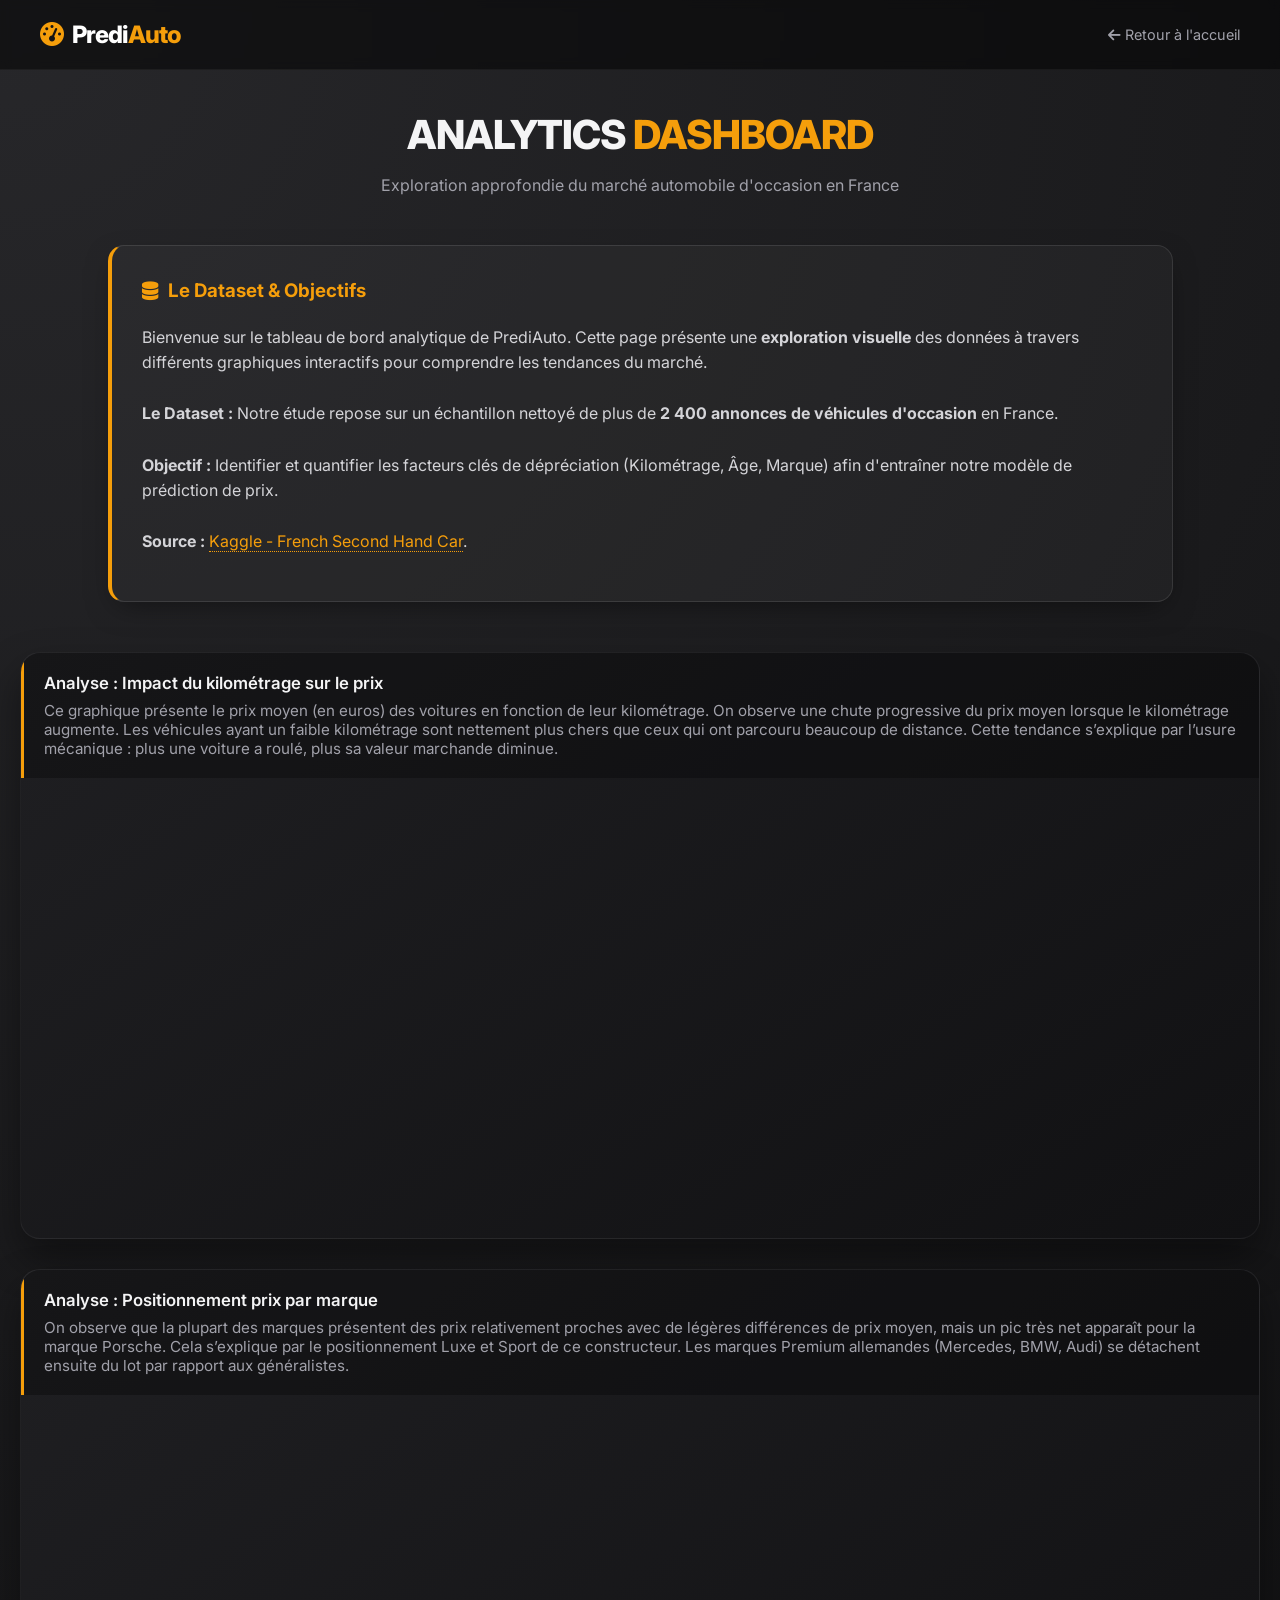
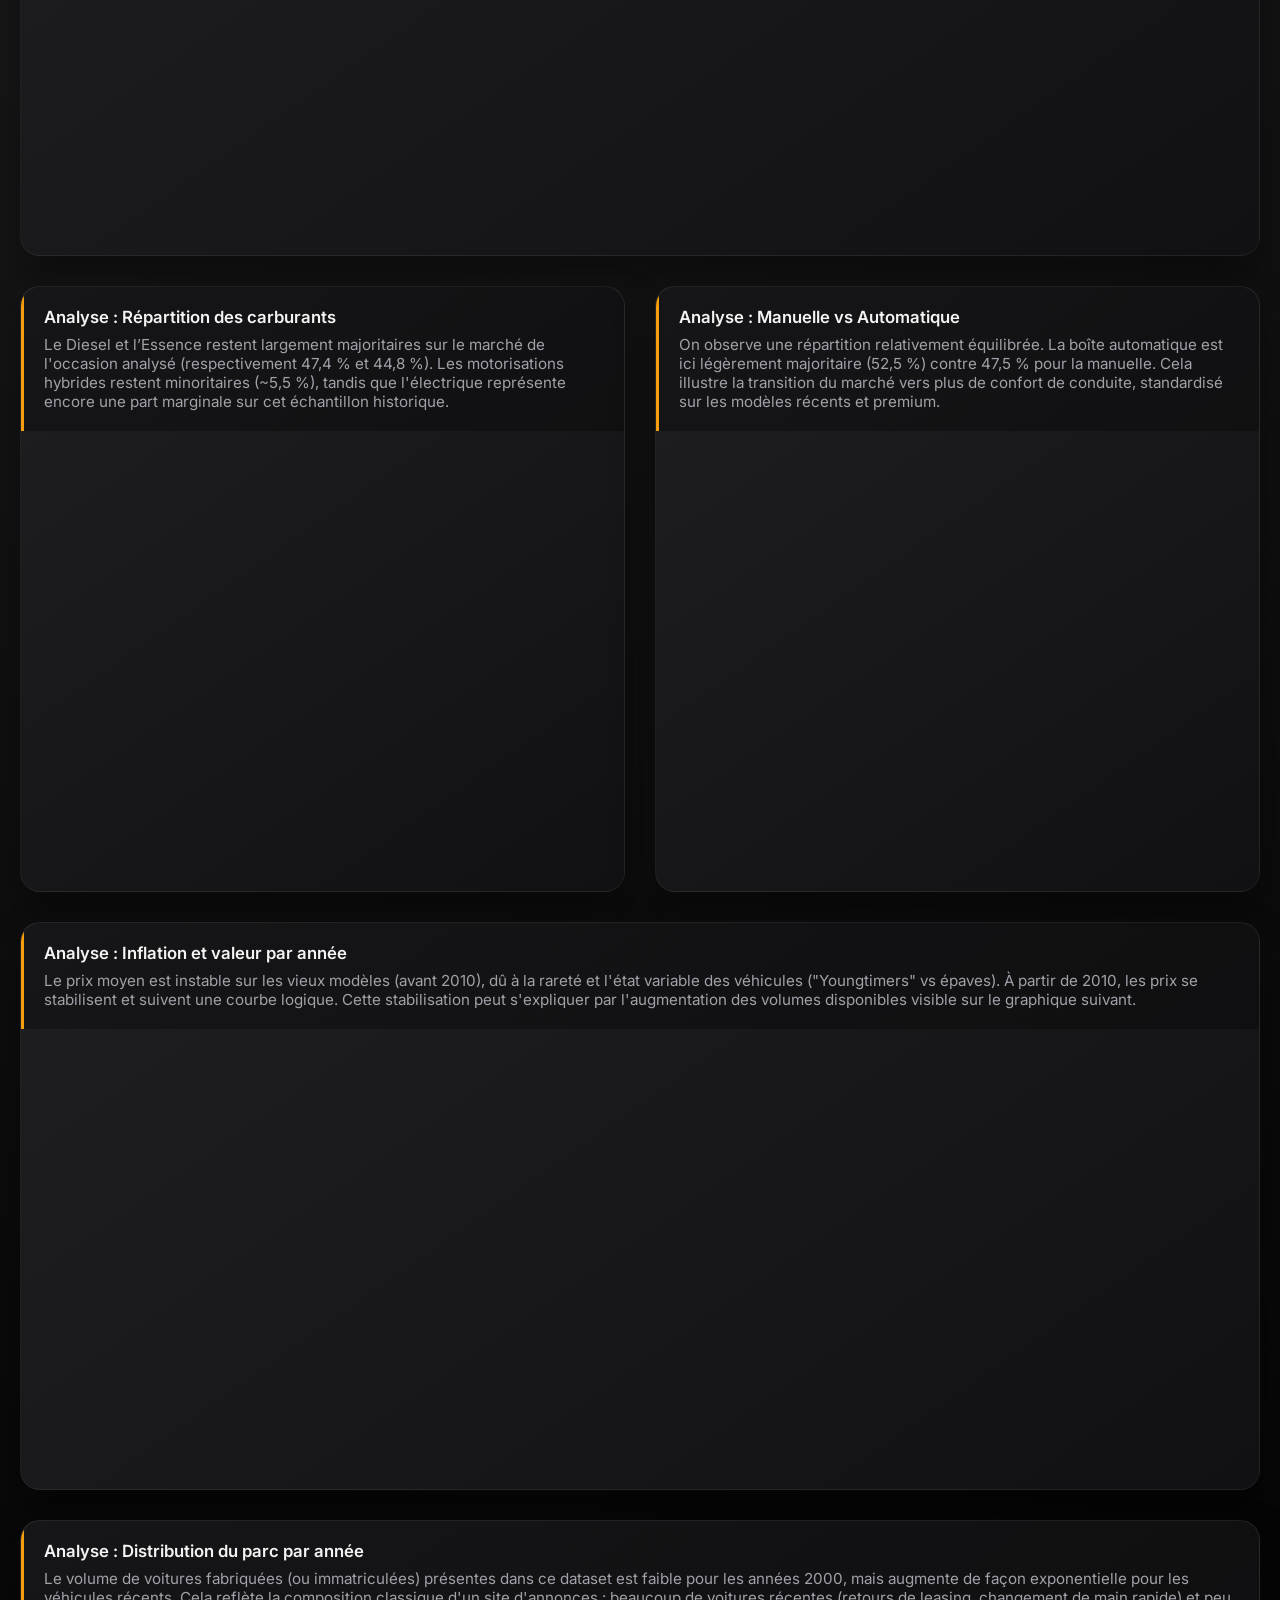
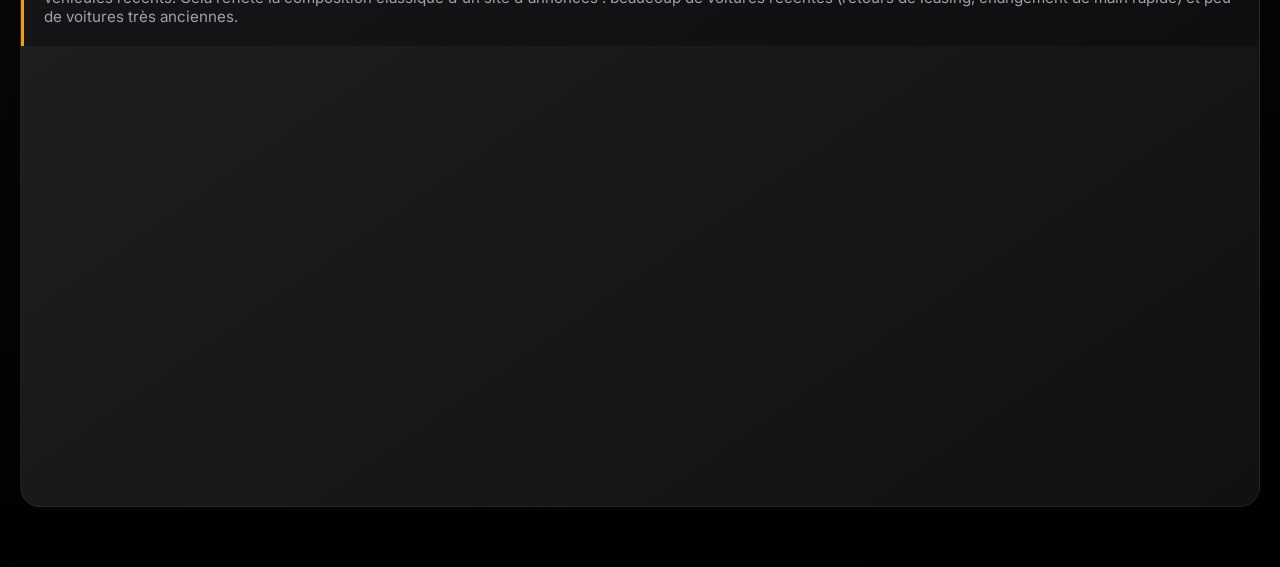
==== commit f4f1a193: "visual rework of dashboard" ====
--- a/datas/dashboard.html
+++ b/datas/dashboard.html
@@ -1,118 +1,193 @@
+<!DOCTYPE html>
+<html lang="fr">
+<head>
+    <meta charset="UTF-8">
+    <meta name="viewport" content="width=device-width, initial-scale=1.0">
+    <title>PrediAuto - Analytics Dashboard</title>
+    <link href="https://fonts.googleapis.com/css2?family=Inter:wght@300;400;600;800&display=swap" rel="stylesheet">
+    <link rel="stylesheet" href="https://cdnjs.cloudflare.com/ajax/libs/font-awesome/6.0.0/css/all.min.css">
+    
+    <style>
+        /* --- THEME "NIGHT DRIVE" --- */
+        :root {
+            --bg-dark: #09090b;       /* Noir profond */
+            --accent: #f59e0b;        /* Orange Ambré */
+            --text-main: #f4f4f5;     /* Blanc cassé */
+            --text-muted: #a1a1aa;    /* Gris métal */
+        }
 
-    <!DOCTYPE html>
-    <html lang="fr">
-    <head>
-        <meta charset="UTF-8">
-        <meta name="viewport" content="width=device-width, initial-scale=1.0">
-        <title>PrediAuto - Analytics</title>
-        <link href="https://fonts.googleapis.com/css2?family=Inter:wght@300;400;600;800&display=swap" rel="stylesheet">
-        <style>
-            :root { --bg-color: #0f172a; --card-bg: #1e293b; --text: #f8fafc; --accent: #3b82f6; }
-            body { background-color: var(--bg-color); color: var(--text); font-family: 'Inter', sans-serif; margin: 0; padding: 40px 20px; }
-            
-            .header { text-align: center; margin-bottom: 50px; }
-            .header h1 { font-size: 3rem; margin-bottom: 10px; font-weight: 800; }
-            .header span { color: var(--accent); }
-            
-            /* Style pour la boite d'intro */
-            .intro-box { 
-                max-width: 1000px; margin: 0 auto 40px; 
-                background: rgba(59, 130, 246, 0.1); border: 1px solid rgba(59, 130, 246, 0.3); 
-                padding: 25px; border-radius: 16px; line-height: 1.6; color: #e2e8f0;
-            }
-            .intro-box h3 { color: var(--accent); margin-top: 0; }
-            .intro-box a { color: var(--accent); text-decoration: underline; }
-            
-            /* Style pour la zone de texte à remplir */
-            .edit-zone {
-                background: rgba(255, 255, 255, 0.05);
-                border-left: 4px solid #f59e0b; /* Orange pour attirer l'attention */
-                padding: 15px;
-                margin-bottom: 15px;
-                color: #94a3b8;
-                font-style: italic;
-                font-size: 0.9rem;
-            }
-            .edit-zone strong { color: #f59e0b; display: block; margin-bottom: 5px; font-style: normal; text-transform: uppercase; font-weight: 600; letter-spacing: 0.5px; }
+        body {
+            background: radial-gradient(circle at top left, #27272a, #000000);
+            color: var(--text-main);
+            font-family: 'Inter', sans-serif;
+            margin: 0;
+            padding: 0;
+            min-height: 100vh;
+        }
 
-            .container { max-width: 1200px; margin: 0 auto; display: grid; grid-template-columns: repeat(auto-fit, minmax(500px, 1fr)); gap: 30px; }
-            .card { background: var(--card-bg); border-radius: 16px; padding: 25px; border: 1px solid rgba(255,255,255,0.1); display: flex; flex-direction: column; }
-            .full-width { grid-column: 1 / -1; }
-            
-            @media (max-width: 900px) { .container { grid-template-columns: 1fr; } }
-        </style>
-    </head>
-    <body>
+        /* --- NAVIGATION --- */
+        nav {
+            padding: 20px 40px;
+            display: flex;
+            justify-content: space-between;
+            align-items: center;
+            background: rgba(0,0,0,0.5);
+            backdrop-filter: blur(5px);
+            border-bottom: 1px solid rgba(255,255,255,0.05);
+            margin-bottom: 40px;
+        }
+        .logo { font-size: 1.5rem; font-weight: 800; color: white; letter-spacing: -1px; text-decoration: none;}
+        .logo i { color: var(--accent); margin-right: 5px; }
+        .logo span { color: var(--accent); }
+        .back-link { color: var(--text-muted); text-decoration: none; font-size: 0.9rem; transition: 0.3s; }
+        .back-link:hover { color: var(--accent); }
+
+        /* --- HEADER --- */
+        .header { text-align: center; margin-bottom: 50px; padding: 0 20px; }
+        .header h1 { font-size: 2.5rem; margin-bottom: 10px; font-weight: 800; text-transform: uppercase; letter-spacing: -1px; }
+        .header span { color: var(--accent); }
+        .header p { color: var(--text-muted); }
+
+        /* --- INTRO BOX --- */
+        .intro-box { 
+            max-width: 1000px; margin: 0 auto 50px; 
+            background: rgba(255, 255, 255, 0.03); 
+            border: 1px solid rgba(255, 255, 255, 0.1); 
+            border-left: 4px solid var(--accent);
+            padding: 30px; border-radius: 16px; line-height: 1.6; color: #d4d4d8;
+            box-shadow: 0 10px 30px -10px rgba(0,0,0,0.5);
+        }
+        .intro-box h3 { color: var(--accent); margin-top: 0; display: flex; align-items: center; gap: 10px; }
+        .intro-box a { color: var(--accent); text-decoration: none; border-bottom: 1px dotted var(--accent); }
+        .intro-box a:hover { color: white; }
         
-        <div class="header">
-            <h1>Predi<span>Auto</span> Analytics</h1>
-            <p>Analyse Data du Marché Automobile d'Occasion Français</p>
+        /* --- LAYOUT GRID (MODIFIÉ : PLUS LARGE) --- */
+        .container { 
+            max-width: 1600px; /* Élargi pour laisser respirer les graphs (était 1200px) */
+            margin: 0 auto; padding: 0 20px;
+            display: grid; grid-template-columns: repeat(2, 1fr); gap: 30px; 
+            padding-bottom: 60px;
+        }
+        .full-width { grid-column: 1 / -1; }
+
+        /* --- CARDS OPTIMISÉES --- */
+        .card { 
+            background: linear-gradient(145deg, #1f1f22, #111113);
+            border-radius: 20px; 
+            /* On enlève le padding global pour gagner de la place sur les côtés */
+            padding: 0; 
+            border: 1px solid rgba(255,255,255,0.05); 
+            display: flex; flex-direction: column;
+            box-shadow: 0 20px 40px rgba(0,0,0,0.4);
+            overflow: hidden;
+        }
+
+        /* --- ZONE DE TEXTE (Ajustée pour compenser le padding 0 de la card) --- */
+        .edit-zone {
+            background: rgba(0, 0, 0, 0.3);
+            border-left: 3px solid var(--accent);
+            /* On remet des marges ici pour que le texte ne touche pas les bords */
+            padding: 20px;
+            margin: 0; 
+            color: #a1a1aa;
+            font-size: 0.95rem;
+        }
+        .edit-zone strong { 
+            color: var(--text-main); 
+            display: block; 
+            margin-bottom: 8px; 
+            font-weight: 600; 
+            font-size: 1.05rem;
+        }
+
+        /* --- CONTENEUR DU GRAPHIQUE --- */
+        /* Cible la div qui contient le graph pour lui donner de la hauteur */
+        .card > div:last-child {
+            width: 100%;
+            /* Hauteur minimale augmentée pour aérer l'axe vertical */
+            min-height: 450px; 
+            padding-bottom: 10px;
+        }
+
+        @media (max-width: 1000px) { .container { grid-template-columns: 1fr; } }
+    </style>
+</head>
+<body>
+    
+    <nav>
+        <a href="../index.html" class="logo">
+            <i class="fa-solid fa-gauge-high"></i> Predi<span>Auto</span>
+        </a>
+        <a href="../index.html" class="back-link"><i class="fa-solid fa-arrow-left"></i> Retour à l'accueil</a>
+    </nav>
+    
+    <div class="header">
+        <h1>Analytics <span>Dashboard</span></h1>
+        <p>Exploration approfondie du marché automobile d'occasion en France</p>
+    </div>
+
+    <div class="intro-box">
+        <h3><i class="fa-solid fa-database"></i> Le Dataset & Objectifs</h3>
+        <p>
+            Bienvenue sur le tableau de bord analytique de PrediAuto. Cette page présente une <strong>exploration visuelle</strong> des données à travers différents graphiques interactifs pour comprendre les tendances du marché.
+            <br><br>
+            <strong>Le Dataset :</strong> Notre étude repose sur un échantillon nettoyé de plus de <strong>2 400 annonces de véhicules d'occasion</strong> en France.
+            <br><br>
+            <strong>Objectif :</strong> Identifier et quantifier les facteurs clés de dépréciation (Kilométrage, Âge, Marque) afin d'entraîner notre modèle de prédiction de prix.
+            <br><br>
+            <strong>Source :</strong> <a href="https://www.kaggle.com/datasets/spicemix/french-second-hand-car" target="_blank">Kaggle - French Second Hand Car</a>.
+        </p>
+    </div>
+
+    <div class="container">
+        
+        <div class="card full-width">
+            <div class="edit-zone">
+                <strong>Analyse : Impact du kilométrage sur le prix</strong>
+                Ce graphique présente le prix moyen (en euros) des voitures en fonction de leur kilométrage. On observe une chute progressive du prix moyen lorsque le kilométrage augmente. Les véhicules ayant un faible kilométrage sont nettement plus chers que ceux qui ont parcouru beaucoup de distance. Cette tendance s’explique par l’usure mécanique : plus une voiture a roulé, plus sa valeur marchande diminue.
+            </div>
+            <div><script type="text/javascript">window.PlotlyConfig = {MathJaxConfig: 'local'};</script><script charset="utf-8" src="https://cdn.plot.ly/plotly-3.3.1.min.js"></script><div id="48b29e72-871f-40c5-8f7c-fac3b199f590" class="plotly-graph-div" style="height:100%; width:100%;"></div><script type="text/javascript">window.PLOTLYENV=window.PLOTLYENV || {};if (document.getElementById("48b29e72-871f-40c5-8f7c-fac3b199f590")) {Plotly.newPlot("48b29e72-871f-40c5-8f7c-fac3b199f590",[{"hovertemplate":"Kilom\u00e9trage=%{x}\u003cbr\u003ePrix Moyen (\u20ac)=%{y}\u003cextra\u003e\u003c\u002fextra\u003e","legendgroup":"","line":{"color":"#3b82f6","dash":"solid","width":4},"marker":{"symbol":"circle"},"mode":"lines+markers","name":"","orientation":"v","showlegend":false,"x":["0-20k","20-50k","50-80k","80-120k","120-160k","160-200k","+200k"],"xaxis":"x","y":{"dtype":"f8","bdata":"2sXeo\u002f3\u002f40COUu+bJ73gQPVBYXWLyOBAAAAAAIBu2EBnxJsR7\u002fPVQAAAAACkudBA6aKLLjo61kA="},"yaxis":"y","type":"scatter"}],{"template":{"layout":{"font":{"color":"#f2f5fa"},"paper_bgcolor":"rgb(17,17,17)","plot_bgcolor":"rgb(17,17,17)","xaxis":{"gridcolor":"#283442"},"yaxis":{"gridcolor":"#283442"}}},"xaxis":{"anchor":"y","domain":[0.0,1.0],"title":{"text":"Kilom\u00e9trage"}},"yaxis":{"anchor":"x","domain":[0.0,1.0],"title":{"text":"Prix Moyen (\u20ac)"}},"legend":{"tracegroupgap":0},"title":{"text":"\ud83d\udcc9 D\u00e9pr\u00e9ciation : Chute du prix selon le kilom\u00e9trage"},"font":{"family":"Inter, sans-serif","size":14,"color":"#f8fafc"},"margin":{"t":50,"l":65,"r":30,"b":70},"paper_bgcolor":"rgba(30, 41, 59, 0.5)","plot_bgcolor":"rgba(0,0,0,0)"},{"responsive": true})};</script></div>
         </div>
-
-        <div class="intro-box">
-            <h3>📂 Le Dataset & Objectifs</h3>
-            <p>
-                <strong>Objectif :</strong> Analyser les facteurs de dépréciation (Kilométrage, Âge, Marque) pour prédire la valeur des véhicules d'occasion.
-                <br><br>
-                <strong>Source :</strong> <a href="https://www.kaggle.com/datasets/spicemix/french-second-hand-car" target="_blank">Kaggle - French Second Hand Car</a>.
-                <br><br>
-                <strong>Forces :</strong> Données du marché français, cohérence mécanique (Prix/Km vérifiée), diversité des modèles.
-                <br>
-                <strong>Faiblesses :</strong> Taille de l'échantillon limitée pour les modèles rares ("Outliers"), données déclaratives nécessitant un nettoyage.
-            </p>
+        
+        <div class="card full-width">
+            <div class="edit-zone">
+                <strong>Analyse : Positionnement prix par marque</strong>
+                On observe que la plupart des marques présentent des prix relativement proches avec de légères différences de prix moyen, mais un pic très net apparaît pour la marque Porsche. Cela s’explique par le positionnement Luxe et Sport de ce constructeur. Les marques Premium allemandes (Mercedes, BMW, Audi) se détachent ensuite du lot par rapport aux généralistes.
+            </div>
+            <div><div id="68839b38-c0d5-4cbf-a899-0b43815f1d99" class="plotly-graph-div" style="height:100%; width:100%;"></div><script type="text/javascript">window.PLOTLYENV=window.PLOTLYENV || {};if (document.getElementById("68839b38-c0d5-4cbf-a899-0b43815f1d99")) {Plotly.newPlot("68839b38-c0d5-4cbf-a899-0b43815f1d99",[{"hovertemplate":"Marque=%{x}\u003cbr\u003ePrix Moyen (\u20ac)=%{marker.color}\u003cextra\u003e\u003c\u002fextra\u003e","legendgroup":"","marker":{"color":{"dtype":"f8","bdata":"Oueccy5N\[base64]"},"coloraxis":"coloraxis","pattern":{"shape":""}},"name":"","orientation":"v","showlegend":false,"textposition":"auto","x":["PORSCHE","LAND","JAGUAR","VOLVO","MERCEDES","BMW","AUDI","DS","ALFA","FORD","VOLKSWAGEN","HYUNDAI","MAZDA","TOYOTA","MINI","SEAT","PEUGEOT","KIA","RENAULT","OPEL"],"xaxis":"x","y":{"dtype":"f8","bdata":"Oueccy5N\[base64]"},"yaxis":"y","type":"bar"}],{"template":{"layout":{"font":{"color":"#f2f5fa"},"paper_bgcolor":"rgb(17,17,17)","plot_bgcolor":"rgb(17,17,17)","xaxis":{"gridcolor":"#283442"},"yaxis":{"gridcolor":"#283442"}}},"xaxis":{"anchor":"y","domain":[0.0,1.0],"title":{"text":"Marque"}},"yaxis":{"anchor":"x","domain":[0.0,1.0],"title":{"text":"Prix Moyen (\u20ac)"}},"coloraxis":{"colorbar":{"title":{"text":"Prix Moyen (\u20ac)"}},"colorscale":[[0.0,"rgb(247, 254, 174)"],[0.16666666666666666,"rgb(183, 230, 165)"],[0.3333333333333333,"rgb(124, 203, 162)"],[0.5,"rgb(70, 174, 160)"],[0.6666666666666666,"rgb(8, 144, 153)"],[0.8333333333333334,"rgb(0, 113, 139)"],[1.0,"rgb(4, 82, 117)"]]},"legend":{"tracegroupgap":0},"title":{"text":"\ud83c\udfc6 Top 20 Marques (Valeur Moyenne)"},"barmode":"relative","font":{"family":"Inter, sans-serif","size":14,"color":"#f8fafc"},"margin":{"t":50,"l":65,"r":30,"b":70},"paper_bgcolor":"rgba(30, 41, 59, 0.5)","plot_bgcolor":"rgba(0,0,0,0)"},{"responsive": true})};</script></div>
         </div>
- 
-        <div class="container">
-            
-            <div class="card full-width">
-                <div class="edit-zone">
-                    <strong>Ce graphique présente le prix moyen (en euros) des voitures en fonction de leur kilométrage</strong>
-                    Les données montrent la relation entre le nombre de kilomètres parcourus par un véhicule et son prix moyen. On observe une chute progressive du prix moyen des voitures lorsque le kilométrage augmente. Les véhicules ayant un faible kilométrage sont nettement plus chers, que ceux qui on parcourus beaucoup de distance. Cette tendance s’explique par l’usure du véhicule, car plus une voiture a roulé, plus sa valeur sur le marché diminue.
-                </div>
-                <div>                        <script type="text/javascript">window.PlotlyConfig = {MathJaxConfig: 'local'};</script>
-        <script charset="utf-8" src="https://cdn.plot.ly/plotly-3.3.1.min.js" integrity="sha256-4rD3fugVb/nVJYUv5Ky3v+fYXoouHaBSP20WIJuEiWg=" crossorigin="anonymous"></script>                <div id="48b29e72-871f-40c5-8f7c-fac3b199f590" class="plotly-graph-div" style="height:100%; width:100%;"></div>            <script type="text/javascript">                window.PLOTLYENV=window.PLOTLYENV || {};                                if (document.getElementById("48b29e72-871f-40c5-8f7c-fac3b199f590")) {                    Plotly.newPlot(                        "48b29e72-871f-40c5-8f7c-fac3b199f590",                        [{"hovertemplate":"Kilom\u00e9trage=%{x}\u003cbr\u003ePrix Moyen (\u20ac)=%{y}\u003cextra\u003e\u003c\u002fextra\u003e","legendgroup":"","line":{"color":"#3b82f6","dash":"solid","width":4},"marker":{"symbol":"circle"},"mode":"lines+markers","name":"","orientation":"v","showlegend":false,"x":["0-20k","20-50k","50-80k","80-120k","120-160k","160-200k","+200k"],"xaxis":"x","y":{"dtype":"f8","bdata":"2sXeo\u002f3\u002f40COUu+bJ73gQPVBYXWLyOBAAAAAAIBu2EBnxJsR7\u002fPVQAAAAACkudBA6aKLLjo61kA="},"yaxis":"y","type":"scatter"}],                        {"template":{"data":{"barpolar":[{"marker":{"line":{"color":"rgb(17,17,17)","width":0.5},"pattern":{"fillmode":"overlay","size":10,"solidity":0.2}},"type":"barpolar"}],"bar":[{"error_x":{"color":"#f2f5fa"},"error_y":{"color":"#f2f5fa"},"marker":{"line":{"color":"rgb(17,17,17)","width":0.5},"pattern":{"fillmode":"overlay","size":10,"solidity":0.2}},"type":"bar"}],"carpet":[{"aaxis":{"endlinecolor":"#A2B1C6","gridcolor":"#506784","linecolor":"#506784","minorgridcolor":"#506784","startlinecolor":"#A2B1C6"},"baxis":{"endlinecolor":"#A2B1C6","gridcolor":"#506784","linecolor":"#506784","minorgridcolor":"#506784","startlinecolor":"#A2B1C6"},"type":"carpet"}],"choropleth":[{"colorbar":{"outlinewidth":0,"ticks":""},"type":"choropleth"}],"contourcarpet":[{"colorbar":{"outlinewidth":0,"ticks":""},"type":"contourcarpet"}],"contour":[{"colorbar":{"outlinewidth":0,"ticks":""},"colorscale":[[0.0,"#0d0887"],[0.1111111111111111,"#46039f"],[0.2222222222222222,"#7201a8"],[0.3333333333333333,"#9c179e"],[0.4444444444444444,"#bd3786"],[0.5555555555555556,"#d8576b"],[0.6666666666666666,"#ed7953"],[0.7777777777777778,"#fb9f3a"],[0.8888888888888888,"#fdca26"],[1.0,"#f0f921"]],"type":"contour"}],"heatmap":[{"colorbar":{"outlinewidth":0,"ticks":""},"colorscale":[[0.0,"#0d0887"],[0.1111111111111111,"#46039f"],[0.2222222222222222,"#7201a8"],[0.3333333333333333,"#9c179e"],[0.4444444444444444,"#bd3786"],[0.5555555555555556,"#d8576b"],[0.6666666666666666,"#ed7953"],[0.7777777777777778,"#fb9f3a"],[0.8888888888888888,"#fdca26"],[1.0,"#f0f921"]],"type":"heatmap"}],"histogram2dcontour":[{"colorbar":{"outlinewidth":0,"ticks":""},"colorscale":[[0.0,"#0d0887"],[0.1111111111111111,"#46039f"],[0.2222222222222222,"#7201a8"],[0.3333333333333333,"#9c179e"],[0.4444444444444444,"#bd3786"],[0.5555555555555556,"#d8576b"],[0.6666666666666666,"#ed7953"],[0.7777777777777778,"#fb9f3a"],[0.8888888888888888,"#fdca26"],[1.0,"#f0f921"]],"type":"histogram2dcontour"}],"histogram2d":[{"colorbar":{"outlinewidth":0,"ticks":""},"colorscale":[[0.0,"#0d0887"],[0.1111111111111111,"#46039f"],[0.2222222222222222,"#7201a8"],[0.3333333333333333,"#9c179e"],[0.4444444444444444,"#bd3786"],[0.5555555555555556,"#d8576b"],[0.6666666666666666,"#ed7953"],[0.7777777777777778,"#fb9f3a"],[0.8888888888888888,"#fdca26"],[1.0,"#f0f921"]],"type":"histogram2d"}],"histogram":[{"marker":{"pattern":{"fillmode":"overlay","size":10,"solidity":0.2}},"type":"histogram"}],"mesh3d":[{"colorbar":{"outlinewidth":0,"ticks":""},"type":"mesh3d"}],"parcoords":[{"line":{"colorbar":{"outlinewidth":0,"ticks":""}},"type":"parcoords"}],"pie":[{"automargin":true,"type":"pie"}],"scatter3d":[{"line":{"colorbar":{"outlinewidth":0,"ticks":""}},"marker":{"colorbar":{"outlinewidth":0,"ticks":""}},"type":"scatter3d"}],"scattercarpet":[{"marker":{"colorbar":{"outlinewidth":0,"ticks":""}},"type":"scattercarpet"}],"scattergeo":[{"marker":{"colorbar":{"outlinewidth":0,"ticks":""}},"type":"scattergeo"}],"scattergl":[{"marker":{"line":{"color":"#283442"}},"type":"scattergl"}],"scattermapbox":[{"marker":{"colorbar":{"outlinewidth":0,"ticks":""}},"type":"scattermapbox"}],"scattermap":[{"marker":{"colorbar":{"outlinewidth":0,"ticks":""}},"type":"scattermap"}],"scatterpolargl":[{"marker":{"colorbar":{"outlinewidth":0,"ticks":""}},"type":"scatterpolargl"}],"scatterpolar":[{"marker":{"colorbar":{"outlinewidth":0,"ticks":""}},"type":"scatterpolar"}],"scatter":[{"marker":{"line":{"color":"#283442"}},"type":"scatter"}],"scatterternary":[{"marker":{"colorbar":{"outlinewidth":0,"ticks":""}},"type":"scatterternary"}],"surface":[{"colorbar":{"outlinewidth":0,"ticks":""},"colorscale":[[0.0,"#0d0887"],[0.1111111111111111,"#46039f"],[0.2222222222222222,"#7201a8"],[0.3333333333333333,"#9c179e"],[0.4444444444444444,"#bd3786"],[0.5555555555555556,"#d8576b"],[0.6666666666666666,"#ed7953"],[0.7777777777777778,"#fb9f3a"],[0.8888888888888888,"#fdca26"],[1.0,"#f0f921"]],"type":"surface"}],"table":[{"cells":{"fill":{"color":"#506784"},"line":{"color":"rgb(17,17,17)"}},"header":{"fill":{"color":"#2a3f5f"},"line":{"color":"rgb(17,17,17)"}},"type":"table"}]},"layout":{"annotationdefaults":{"arrowcolor":"#f2f5fa","arrowhead":0,"arrowwidth":1},"autotypenumbers":"strict","coloraxis":{"colorbar":{"outlinewidth":0,"ticks":""}},"colorscale":{"diverging":[[0,"#8e0152"],[0.1,"#c51b7d"],[0.2,"#de77ae"],[0.3,"#f1b6da"],[0.4,"#fde0ef"],[0.5,"#f7f7f7"],[0.6,"#e6f5d0"],[0.7,"#b8e186"],[0.8,"#7fbc41"],[0.9,"#4d9221"],[1,"#276419"]],"sequential":[[0.0,"#0d0887"],[0.1111111111111111,"#46039f"],[0.2222222222222222,"#7201a8"],[0.3333333333333333,"#9c179e"],[0.4444444444444444,"#bd3786"],[0.5555555555555556,"#d8576b"],[0.6666666666666666,"#ed7953"],[0.7777777777777778,"#fb9f3a"],[0.8888888888888888,"#fdca26"],[1.0,"#f0f921"]],"sequentialminus":[[0.0,"#0d0887"],[0.1111111111111111,"#46039f"],[0.2222222222222222,"#7201a8"],[0.3333333333333333,"#9c179e"],[0.4444444444444444,"#bd3786"],[0.5555555555555556,"#d8576b"],[0.6666666666666666,"#ed7953"],[0.7777777777777778,"#fb9f3a"],[0.8888888888888888,"#fdca26"],[1.0,"#f0f921"]]},"colorway":["#636efa","#EF553B","#00cc96","#ab63fa","#FFA15A","#19d3f3","#FF6692","#B6E880","#FF97FF","#FECB52"],"font":{"color":"#f2f5fa"},"geo":{"bgcolor":"rgb(17,17,17)","lakecolor":"rgb(17,17,17)","landcolor":"rgb(17,17,17)","showlakes":true,"showland":true,"subunitcolor":"#506784"},"hoverlabel":{"align":"left"},"hovermode":"closest","mapbox":{"style":"dark"},"paper_bgcolor":"rgb(17,17,17)","plot_bgcolor":"rgb(17,17,17)","polar":{"angularaxis":{"gridcolor":"#506784","linecolor":"#506784","ticks":""},"bgcolor":"rgb(17,17,17)","radialaxis":{"gridcolor":"#506784","linecolor":"#506784","ticks":""}},"scene":{"xaxis":{"backgroundcolor":"rgb(17,17,17)","gridcolor":"#506784","gridwidth":2,"linecolor":"#506784","showbackground":true,"ticks":"","zerolinecolor":"#C8D4E3"},"yaxis":{"backgroundcolor":"rgb(17,17,17)","gridcolor":"#506784","gridwidth":2,"linecolor":"#506784","showbackground":true,"ticks":"","zerolinecolor":"#C8D4E3"},"zaxis":{"backgroundcolor":"rgb(17,17,17)","gridcolor":"#506784","gridwidth":2,"linecolor":"#506784","showbackground":true,"ticks":"","zerolinecolor":"#C8D4E3"}},"shapedefaults":{"line":{"color":"#f2f5fa"}},"sliderdefaults":{"bgcolor":"#C8D4E3","bordercolor":"rgb(17,17,17)","borderwidth":1,"tickwidth":0},"ternary":{"aaxis":{"gridcolor":"#506784","linecolor":"#506784","ticks":""},"baxis":{"gridcolor":"#506784","linecolor":"#506784","ticks":""},"bgcolor":"rgb(17,17,17)","caxis":{"gridcolor":"#506784","linecolor":"#506784","ticks":""}},"title":{"x":0.05},"updatemenudefaults":{"bgcolor":"#506784","borderwidth":0},"xaxis":{"automargin":true,"gridcolor":"#283442","linecolor":"#506784","ticks":"","title":{"standoff":15},"zerolinecolor":"#283442","zerolinewidth":2},"yaxis":{"automargin":true,"gridcolor":"#283442","linecolor":"#506784","ticks":"","title":{"standoff":15},"zerolinecolor":"#283442","zerolinewidth":2}}},"xaxis":{"anchor":"y","domain":[0.0,1.0],"title":{"text":"Kilom\u00e9trage"}},"yaxis":{"anchor":"x","domain":[0.0,1.0],"title":{"text":"Prix Moyen (\u20ac)"}},"legend":{"tracegroupgap":0},"title":{"text":"\ud83d\udcc9 D\u00e9pr\u00e9ciation : Chute du prix selon le kilom\u00e9trage"},"font":{"family":"Inter, sans-serif","size":14,"color":"#f8fafc"},"margin":{"t":50,"l":20,"r":20,"b":20},"paper_bgcolor":"rgba(30, 41, 59, 0.5)","plot_bgcolor":"rgba(0,0,0,0)"},                        {"responsive": true}                    )                };            </script>        </div>
+        
+        <div class="card">
+            <div class="edit-zone">
+                <strong>Analyse : Répartition des carburants</strong>
+                Le Diesel et l’Essence restent largement majoritaires sur le marché de l'occasion analysé (respectivement 47,4 % et 44,8 %). Les motorisations hybrides restent minoritaires (~5,5 %), tandis que l'électrique représente encore une part marginale sur cet échantillon historique.
             </div>
-            
-            <div class="card full-width">
-                <div class="edit-zone">
-                    <strong>Ce graphique représente le prix moyen (en euros) des voitures selon la marque</strong>
-                    On observe que la plupart des marques présentent des prix relativement proches avec de légère differences du prix moyen, mais un pic très net apparaît pour la marque Porsche, dont le prix moyen est largement supérieur aux autres. Cela s’explique par le positionnement haut de gamme et sportif de cette marque, qui propose des véhicules plus luxueux et plus performants.
-                </div>
-                <div>                            <div id="68839b38-c0d5-4cbf-a899-0b43815f1d99" class="plotly-graph-div" style="height:100%; width:100%;"></div>            <script type="text/javascript">                window.PLOTLYENV=window.PLOTLYENV || {};                                if (document.getElementById("68839b38-c0d5-4cbf-a899-0b43815f1d99")) {                    Plotly.newPlot(                        "68839b38-c0d5-4cbf-a899-0b43815f1d99",                        [{"hovertemplate":"Marque=%{x}\u003cbr\u003ePrix Moyen (\u20ac)=%{marker.color}\u003cextra\u003e\u003c\u002fextra\u003e","legendgroup":"","marker":{"color":{"dtype":"f8","bdata":"Oueccy5N\[base64]"},"coloraxis":"coloraxis","pattern":{"shape":""}},"name":"","orientation":"v","showlegend":false,"textposition":"auto","x":["PORSCHE","LAND","JAGUAR","VOLVO","MERCEDES","BMW","AUDI","DS","ALFA","FORD","VOLKSWAGEN","HYUNDAI","MAZDA","TOYOTA","MINI","SEAT","PEUGEOT","KIA","RENAULT","OPEL"],"xaxis":"x","y":{"dtype":"f8","bdata":"Oueccy5N\[base64]"},"yaxis":"y","type":"bar"}],                        {"template":{"data":{"barpolar":[{"marker":{"line":{"color":"rgb(17,17,17)","width":0.5},"pattern":{"fillmode":"overlay","size":10,"solidity":0.2}},"type":"barpolar"}],"bar":[{"error_x":{"color":"#f2f5fa"},"error_y":{"color":"#f2f5fa"},"marker":{"line":{"color":"rgb(17,17,17)","width":0.5},"pattern":{"fillmode":"overlay","size":10,"solidity":0.2}},"type":"bar"}],"carpet":[{"aaxis":{"endlinecolor":"#A2B1C6","gridcolor":"#506784","linecolor":"#506784","minorgridcolor":"#506784","startlinecolor":"#A2B1C6"},"baxis":{"endlinecolor":"#A2B1C6","gridcolor":"#506784","linecolor":"#506784","minorgridcolor":"#506784","startlinecolor":"#A2B1C6"},"type":"carpet"}],"choropleth":[{"colorbar":{"outlinewidth":0,"ticks":""},"type":"choropleth"}],"contourcarpet":[{"colorbar":{"outlinewidth":0,"ticks":""},"type":"contourcarpet"}],"contour":[{"colorbar":{"outlinewidth":0,"ticks":""},"colorscale":[[0.0,"#0d0887"],[0.1111111111111111,"#46039f"],[0.2222222222222222,"#7201a8"],[0.3333333333333333,"#9c179e"],[0.4444444444444444,"#bd3786"],[0.5555555555555556,"#d8576b"],[0.6666666666666666,"#ed7953"],[0.7777777777777778,"#fb9f3a"],[0.8888888888888888,"#fdca26"],[1.0,"#f0f921"]],"type":"contour"}],"heatmap":[{"colorbar":{"outlinewidth":0,"ticks":""},"colorscale":[[0.0,"#0d0887"],[0.1111111111111111,"#46039f"],[0.2222222222222222,"#7201a8"],[0.3333333333333333,"#9c179e"],[0.4444444444444444,"#bd3786"],[0.5555555555555556,"#d8576b"],[0.6666666666666666,"#ed7953"],[0.7777777777777778,"#fb9f3a"],[0.8888888888888888,"#fdca26"],[1.0,"#f0f921"]],"type":"heatmap"}],"histogram2dcontour":[{"colorbar":{"outlinewidth":0,"ticks":""},"colorscale":[[0.0,"#0d0887"],[0.1111111111111111,"#46039f"],[0.2222222222222222,"#7201a8"],[0.3333333333333333,"#9c179e"],[0.4444444444444444,"#bd3786"],[0.5555555555555556,"#d8576b"],[0.6666666666666666,"#ed7953"],[0.7777777777777778,"#fb9f3a"],[0.8888888888888888,"#fdca26"],[1.0,"#f0f921"]],"type":"histogram2dcontour"}],"histogram2d":[{"colorbar":{"outlinewidth":0,"ticks":""},"colorscale":[[0.0,"#0d0887"],[0.1111111111111111,"#46039f"],[0.2222222222222222,"#7201a8"],[0.3333333333333333,"#9c179e"],[0.4444444444444444,"#bd3786"],[0.5555555555555556,"#d8576b"],[0.6666666666666666,"#ed7953"],[0.7777777777777778,"#fb9f3a"],[0.8888888888888888,"#fdca26"],[1.0,"#f0f921"]],"type":"histogram2d"}],"histogram":[{"marker":{"pattern":{"fillmode":"overlay","size":10,"solidity":0.2}},"type":"histogram"}],"mesh3d":[{"colorbar":{"outlinewidth":0,"ticks":""},"type":"mesh3d"}],"parcoords":[{"line":{"colorbar":{"outlinewidth":0,"ticks":""}},"type":"parcoords"}],"pie":[{"automargin":true,"type":"pie"}],"scatter3d":[{"line":{"colorbar":{"outlinewidth":0,"ticks":""}},"marker":{"colorbar":{"outlinewidth":0,"ticks":""}},"type":"scatter3d"}],"scattercarpet":[{"marker":{"colorbar":{"outlinewidth":0,"ticks":""}},"type":"scattercarpet"}],"scattergeo":[{"marker":{"colorbar":{"outlinewidth":0,"ticks":""}},"type":"scattergeo"}],"scattergl":[{"marker":{"line":{"color":"#283442"}},"type":"scattergl"}],"scattermapbox":[{"marker":{"colorbar":{"outlinewidth":0,"ticks":""}},"type":"scattermapbox"}],"scattermap":[{"marker":{"colorbar":{"outlinewidth":0,"ticks":""}},"type":"scattermap"}],"scatterpolargl":[{"marker":{"colorbar":{"outlinewidth":0,"ticks":""}},"type":"scatterpolargl"}],"scatterpolar":[{"marker":{"colorbar":{"outlinewidth":0,"ticks":""}},"type":"scatterpolar"}],"scatter":[{"marker":{"line":{"color":"#283442"}},"type":"scatter"}],"scatterternary":[{"marker":{"colorbar":{"outlinewidth":0,"ticks":""}},"type":"scatterternary"}],"surface":[{"colorbar":{"outlinewidth":0,"ticks":""},"colorscale":[[0.0,"#0d0887"],[0.1111111111111111,"#46039f"],[0.2222222222222222,"#7201a8"],[0.3333333333333333,"#9c179e"],[0.4444444444444444,"#bd3786"],[0.5555555555555556,"#d8576b"],[0.6666666666666666,"#ed7953"],[0.7777777777777778,"#fb9f3a"],[0.8888888888888888,"#fdca26"],[1.0,"#f0f921"]],"type":"surface"}],"table":[{"cells":{"fill":{"color":"#506784"},"line":{"color":"rgb(17,17,17)"}},"header":{"fill":{"color":"#2a3f5f"},"line":{"color":"rgb(17,17,17)"}},"type":"table"}]},"layout":{"annotationdefaults":{"arrowcolor":"#f2f5fa","arrowhead":0,"arrowwidth":1},"autotypenumbers":"strict","coloraxis":{"colorbar":{"outlinewidth":0,"ticks":""}},"colorscale":{"diverging":[[0,"#8e0152"],[0.1,"#c51b7d"],[0.2,"#de77ae"],[0.3,"#f1b6da"],[0.4,"#fde0ef"],[0.5,"#f7f7f7"],[0.6,"#e6f5d0"],[0.7,"#b8e186"],[0.8,"#7fbc41"],[0.9,"#4d9221"],[1,"#276419"]],"sequential":[[0.0,"#0d0887"],[0.1111111111111111,"#46039f"],[0.2222222222222222,"#7201a8"],[0.3333333333333333,"#9c179e"],[0.4444444444444444,"#bd3786"],[0.5555555555555556,"#d8576b"],[0.6666666666666666,"#ed7953"],[0.7777777777777778,"#fb9f3a"],[0.8888888888888888,"#fdca26"],[1.0,"#f0f921"]],"sequentialminus":[[0.0,"#0d0887"],[0.1111111111111111,"#46039f"],[0.2222222222222222,"#7201a8"],[0.3333333333333333,"#9c179e"],[0.4444444444444444,"#bd3786"],[0.5555555555555556,"#d8576b"],[0.6666666666666666,"#ed7953"],[0.7777777777777778,"#fb9f3a"],[0.8888888888888888,"#fdca26"],[1.0,"#f0f921"]]},"colorway":["#636efa","#EF553B","#00cc96","#ab63fa","#FFA15A","#19d3f3","#FF6692","#B6E880","#FF97FF","#FECB52"],"font":{"color":"#f2f5fa"},"geo":{"bgcolor":"rgb(17,17,17)","lakecolor":"rgb(17,17,17)","landcolor":"rgb(17,17,17)","showlakes":true,"showland":true,"subunitcolor":"#506784"},"hoverlabel":{"align":"left"},"hovermode":"closest","mapbox":{"style":"dark"},"paper_bgcolor":"rgb(17,17,17)","plot_bgcolor":"rgb(17,17,17)","polar":{"angularaxis":{"gridcolor":"#506784","linecolor":"#506784","ticks":""},"bgcolor":"rgb(17,17,17)","radialaxis":{"gridcolor":"#506784","linecolor":"#506784","ticks":""}},"scene":{"xaxis":{"backgroundcolor":"rgb(17,17,17)","gridcolor":"#506784","gridwidth":2,"linecolor":"#506784","showbackground":true,"ticks":"","zerolinecolor":"#C8D4E3"},"yaxis":{"backgroundcolor":"rgb(17,17,17)","gridcolor":"#506784","gridwidth":2,"linecolor":"#506784","showbackground":true,"ticks":"","zerolinecolor":"#C8D4E3"},"zaxis":{"backgroundcolor":"rgb(17,17,17)","gridcolor":"#506784","gridwidth":2,"linecolor":"#506784","showbackground":true,"ticks":"","zerolinecolor":"#C8D4E3"}},"shapedefaults":{"line":{"color":"#f2f5fa"}},"sliderdefaults":{"bgcolor":"#C8D4E3","bordercolor":"rgb(17,17,17)","borderwidth":1,"tickwidth":0},"ternary":{"aaxis":{"gridcolor":"#506784","linecolor":"#506784","ticks":""},"baxis":{"gridcolor":"#506784","linecolor":"#506784","ticks":""},"bgcolor":"rgb(17,17,17)","caxis":{"gridcolor":"#506784","linecolor":"#506784","ticks":""}},"title":{"x":0.05},"updatemenudefaults":{"bgcolor":"#506784","borderwidth":0},"xaxis":{"automargin":true,"gridcolor":"#283442","linecolor":"#506784","ticks":"","title":{"standoff":15},"zerolinecolor":"#283442","zerolinewidth":2},"yaxis":{"automargin":true,"gridcolor":"#283442","linecolor":"#506784","ticks":"","title":{"standoff":15},"zerolinecolor":"#283442","zerolinewidth":2}}},"xaxis":{"anchor":"y","domain":[0.0,1.0],"title":{"text":"Marque"}},"yaxis":{"anchor":"x","domain":[0.0,1.0],"title":{"text":"Prix Moyen (\u20ac)"}},"coloraxis":{"colorbar":{"title":{"text":"Prix Moyen (\u20ac)"}},"colorscale":[[0.0,"rgb(247, 254, 174)"],[0.16666666666666666,"rgb(183, 230, 165)"],[0.3333333333333333,"rgb(124, 203, 162)"],[0.5,"rgb(70, 174, 160)"],[0.6666666666666666,"rgb(8, 144, 153)"],[0.8333333333333334,"rgb(0, 113, 139)"],[1.0,"rgb(4, 82, 117)"]]},"legend":{"tracegroupgap":0},"title":{"text":"\ud83c\udfc6 Top 20 Marques (Valeur Moyenne)"},"barmode":"relative","font":{"family":"Inter, sans-serif","size":14,"color":"#f8fafc"},"margin":{"t":50,"l":20,"r":20,"b":20},"paper_bgcolor":"rgba(30, 41, 59, 0.5)","plot_bgcolor":"rgba(0,0,0,0)"},                        {"responsive": true}                    )                };            </script>        </div>
+            <div><div id="a4929b3f-9ac3-419b-9afd-01779d29862a" class="plotly-graph-div" style="height:100%; width:100%;"></div><script type="text/javascript">window.PLOTLYENV=window.PLOTLYENV || {};if (document.getElementById("a4929b3f-9ac3-419b-9afd-01779d29862a")) {Plotly.newPlot("a4929b3f-9ac3-419b-9afd-01779d29862a",[{"domain":{"x":[0.0,1.0],"y":[0.0,1.0]},"hole":0.4,"hovertemplate":"Carburant=%{label}\u003cbr\u003eNombre=%{value}\u003cextra\u003e\u003c\u002fextra\u003e","labels":[" Diesel"," Essence"," Hybride essence \u00e9lectrique"," Electrique","Autre"],"legendgroup":"","name":"","showlegend":true,"values":{"dtype":"i2","bdata":"hARFBIYAKAARAA=="},"type":"pie"}],{"template":{"layout":{"font":{"color":"#f2f5fa"},"paper_bgcolor":"rgb(17,17,17)","plot_bgcolor":"rgb(17,17,17)","xaxis":{"gridcolor":"#283442"},"yaxis":{"gridcolor":"#283442"}}},"legend":{"tracegroupgap":0},"title":{"text":"\u26fd R\u00e9partition des Motorisations"},"piecolorway":["rgb(103,0,31)","rgb(178,24,43)","rgb(214,96,77)","rgb(244,165,130)","rgb(253,219,199)","rgb(247,247,247)","rgb(209,229,240)","rgb(146,197,222)","rgb(67,147,195)","rgb(33,102,172)","rgb(5,48,97)"],"font":{"family":"Inter, sans-serif","size":14,"color":"#f8fafc"},"margin":{"t":50,"l":65,"r":30,"b":70},"paper_bgcolor":"rgba(30, 41, 59, 0.5)","plot_bgcolor":"rgba(0,0,0,0)"},{"responsive": true})};</script></div>
+        </div>
+        
+        <div class="card">
+            <div class="edit-zone">
+                <strong>Analyse : Manuelle vs Automatique</strong>
+                On observe une répartition relativement équilibrée. La boîte automatique est ici légèrement majoritaire (52,5 %) contre 47,5 % pour la manuelle. Cela illustre la transition du marché vers plus de confort de conduite, standardisé sur les modèles récents et premium.
             </div>
-            
-            <div class="card">
-                <div class="edit-zone">
-                    <strong>Ce graphique présente la répartition des différentes motorisations des voitures</strong>
-                    On observe que le diesel et l’essence sont largement majoritaires, représentant respectivement 47,4 % et 44,8 % du total des véhicules. À eux deux, ils constituent l’essentiel du parc automobile. Les motorisations hybrides restent minoritaires avec 5,49 %, tandis que les motorisations électriques et autres représentent une part encore plus faible. Cela montre que, malgré le développement des véhicules plus écologiques, les motorisations traditionnelles dominent encore largement le marché.
-                </div>
-                <div>                            <div id="a4929b3f-9ac3-419b-9afd-01779d29862a" class="plotly-graph-div" style="height:100%; width:100%;"></div>            <script type="text/javascript">                window.PLOTLYENV=window.PLOTLYENV || {};                                if (document.getElementById("a4929b3f-9ac3-419b-9afd-01779d29862a")) {                    Plotly.newPlot(                        "a4929b3f-9ac3-419b-9afd-01779d29862a",                        [{"domain":{"x":[0.0,1.0],"y":[0.0,1.0]},"hole":0.4,"hovertemplate":"Carburant=%{label}\u003cbr\u003eNombre=%{value}\u003cextra\u003e\u003c\u002fextra\u003e","labels":[" Diesel"," Essence"," Hybride essence \u00e9lectrique"," Electrique","Autre"],"legendgroup":"","name":"","showlegend":true,"values":{"dtype":"i2","bdata":"hARFBIYAKAARAA=="},"type":"pie"}],                        {"template":{"data":{"barpolar":[{"marker":{"line":{"color":"rgb(17,17,17)","width":0.5},"pattern":{"fillmode":"overlay","size":10,"solidity":0.2}},"type":"barpolar"}],"bar":[{"error_x":{"color":"#f2f5fa"},"error_y":{"color":"#f2f5fa"},"marker":{"line":{"color":"rgb(17,17,17)","width":0.5},"pattern":{"fillmode":"overlay","size":10,"solidity":0.2}},"type":"bar"}],"carpet":[{"aaxis":{"endlinecolor":"#A2B1C6","gridcolor":"#506784","linecolor":"#506784","minorgridcolor":"#506784","startlinecolor":"#A2B1C6"},"baxis":{"endlinecolor":"#A2B1C6","gridcolor":"#506784","linecolor":"#506784","minorgridcolor":"#506784","startlinecolor":"#A2B1C6"},"type":"carpet"}],"choropleth":[{"colorbar":{"outlinewidth":0,"ticks":""},"type":"choropleth"}],"contourcarpet":[{"colorbar":{"outlinewidth":0,"ticks":""},"type":"contourcarpet"}],"contour":[{"colorbar":{"outlinewidth":0,"ticks":""},"colorscale":[[0.0,"#0d0887"],[0.1111111111111111,"#46039f"],[0.2222222222222222,"#7201a8"],[0.3333333333333333,"#9c179e"],[0.4444444444444444,"#bd3786"],[0.5555555555555556,"#d8576b"],[0.6666666666666666,"#ed7953"],[0.7777777777777778,"#fb9f3a"],[0.8888888888888888,"#fdca26"],[1.0,"#f0f921"]],"type":"contour"}],"heatmap":[{"colorbar":{"outlinewidth":0,"ticks":""},"colorscale":[[0.0,"#0d0887"],[0.1111111111111111,"#46039f"],[0.2222222222222222,"#7201a8"],[0.3333333333333333,"#9c179e"],[0.4444444444444444,"#bd3786"],[0.5555555555555556,"#d8576b"],[0.6666666666666666,"#ed7953"],[0.7777777777777778,"#fb9f3a"],[0.8888888888888888,"#fdca26"],[1.0,"#f0f921"]],"type":"heatmap"}],"histogram2dcontour":[{"colorbar":{"outlinewidth":0,"ticks":""},"colorscale":[[0.0,"#0d0887"],[0.1111111111111111,"#46039f"],[0.2222222222222222,"#7201a8"],[0.3333333333333333,"#9c179e"],[0.4444444444444444,"#bd3786"],[0.5555555555555556,"#d8576b"],[0.6666666666666666,"#ed7953"],[0.7777777777777778,"#fb9f3a"],[0.8888888888888888,"#fdca26"],[1.0,"#f0f921"]],"type":"histogram2dcontour"}],"histogram2d":[{"colorbar":{"outlinewidth":0,"ticks":""},"colorscale":[[0.0,"#0d0887"],[0.1111111111111111,"#46039f"],[0.2222222222222222,"#7201a8"],[0.3333333333333333,"#9c179e"],[0.4444444444444444,"#bd3786"],[0.5555555555555556,"#d8576b"],[0.6666666666666666,"#ed7953"],[0.7777777777777778,"#fb9f3a"],[0.8888888888888888,"#fdca26"],[1.0,"#f0f921"]],"type":"histogram2d"}],"histogram":[{"marker":{"pattern":{"fillmode":"overlay","size":10,"solidity":0.2}},"type":"histogram"}],"mesh3d":[{"colorbar":{"outlinewidth":0,"ticks":""},"type":"mesh3d"}],"parcoords":[{"line":{"colorbar":{"outlinewidth":0,"ticks":""}},"type":"parcoords"}],"pie":[{"automargin":true,"type":"pie"}],"scatter3d":[{"line":{"colorbar":{"outlinewidth":0,"ticks":""}},"marker":{"colorbar":{"outlinewidth":0,"ticks":""}},"type":"scatter3d"}],"scattercarpet":[{"marker":{"colorbar":{"outlinewidth":0,"ticks":""}},"type":"scattercarpet"}],"scattergeo":[{"marker":{"colorbar":{"outlinewidth":0,"ticks":""}},"type":"scattergeo"}],"scattergl":[{"marker":{"line":{"color":"#283442"}},"type":"scattergl"}],"scattermapbox":[{"marker":{"colorbar":{"outlinewidth":0,"ticks":""}},"type":"scattermapbox"}],"scattermap":[{"marker":{"colorbar":{"outlinewidth":0,"ticks":""}},"type":"scattermap"}],"scatterpolargl":[{"marker":{"colorbar":{"outlinewidth":0,"ticks":""}},"type":"scatterpolargl"}],"scatterpolar":[{"marker":{"colorbar":{"outlinewidth":0,"ticks":""}},"type":"scatterpolar"}],"scatter":[{"marker":{"line":{"color":"#283442"}},"type":"scatter"}],"scatterternary":[{"marker":{"colorbar":{"outlinewidth":0,"ticks":""}},"type":"scatterternary"}],"surface":[{"colorbar":{"outlinewidth":0,"ticks":""},"colorscale":[[0.0,"#0d0887"],[0.1111111111111111,"#46039f"],[0.2222222222222222,"#7201a8"],[0.3333333333333333,"#9c179e"],[0.4444444444444444,"#bd3786"],[0.5555555555555556,"#d8576b"],[0.6666666666666666,"#ed7953"],[0.7777777777777778,"#fb9f3a"],[0.8888888888888888,"#fdca26"],[1.0,"#f0f921"]],"type":"surface"}],"table":[{"cells":{"fill":{"color":"#506784"},"line":{"color":"rgb(17,17,17)"}},"header":{"fill":{"color":"#2a3f5f"},"line":{"color":"rgb(17,17,17)"}},"type":"table"}]},"layout":{"annotationdefaults":{"arrowcolor":"#f2f5fa","arrowhead":0,"arrowwidth":1},"autotypenumbers":"strict","coloraxis":{"colorbar":{"outlinewidth":0,"ticks":""}},"colorscale":{"diverging":[[0,"#8e0152"],[0.1,"#c51b7d"],[0.2,"#de77ae"],[0.3,"#f1b6da"],[0.4,"#fde0ef"],[0.5,"#f7f7f7"],[0.6,"#e6f5d0"],[0.7,"#b8e186"],[0.8,"#7fbc41"],[0.9,"#4d9221"],[1,"#276419"]],"sequential":[[0.0,"#0d0887"],[0.1111111111111111,"#46039f"],[0.2222222222222222,"#7201a8"],[0.3333333333333333,"#9c179e"],[0.4444444444444444,"#bd3786"],[0.5555555555555556,"#d8576b"],[0.6666666666666666,"#ed7953"],[0.7777777777777778,"#fb9f3a"],[0.8888888888888888,"#fdca26"],[1.0,"#f0f921"]],"sequentialminus":[[0.0,"#0d0887"],[0.1111111111111111,"#46039f"],[0.2222222222222222,"#7201a8"],[0.3333333333333333,"#9c179e"],[0.4444444444444444,"#bd3786"],[0.5555555555555556,"#d8576b"],[0.6666666666666666,"#ed7953"],[0.7777777777777778,"#fb9f3a"],[0.8888888888888888,"#fdca26"],[1.0,"#f0f921"]]},"colorway":["#636efa","#EF553B","#00cc96","#ab63fa","#FFA15A","#19d3f3","#FF6692","#B6E880","#FF97FF","#FECB52"],"font":{"color":"#f2f5fa"},"geo":{"bgcolor":"rgb(17,17,17)","lakecolor":"rgb(17,17,17)","landcolor":"rgb(17,17,17)","showlakes":true,"showland":true,"subunitcolor":"#506784"},"hoverlabel":{"align":"left"},"hovermode":"closest","mapbox":{"style":"dark"},"paper_bgcolor":"rgb(17,17,17)","plot_bgcolor":"rgb(17,17,17)","polar":{"angularaxis":{"gridcolor":"#506784","linecolor":"#506784","ticks":""},"bgcolor":"rgb(17,17,17)","radialaxis":{"gridcolor":"#506784","linecolor":"#506784","ticks":""}},"scene":{"xaxis":{"backgroundcolor":"rgb(17,17,17)","gridcolor":"#506784","gridwidth":2,"linecolor":"#506784","showbackground":true,"ticks":"","zerolinecolor":"#C8D4E3"},"yaxis":{"backgroundcolor":"rgb(17,17,17)","gridcolor":"#506784","gridwidth":2,"linecolor":"#506784","showbackground":true,"ticks":"","zerolinecolor":"#C8D4E3"},"zaxis":{"backgroundcolor":"rgb(17,17,17)","gridcolor":"#506784","gridwidth":2,"linecolor":"#506784","showbackground":true,"ticks":"","zerolinecolor":"#C8D4E3"}},"shapedefaults":{"line":{"color":"#f2f5fa"}},"sliderdefaults":{"bgcolor":"#C8D4E3","bordercolor":"rgb(17,17,17)","borderwidth":1,"tickwidth":0},"ternary":{"aaxis":{"gridcolor":"#506784","linecolor":"#506784","ticks":""},"baxis":{"gridcolor":"#506784","linecolor":"#506784","ticks":""},"bgcolor":"rgb(17,17,17)","caxis":{"gridcolor":"#506784","linecolor":"#506784","ticks":""}},"title":{"x":0.05},"updatemenudefaults":{"bgcolor":"#506784","borderwidth":0},"xaxis":{"automargin":true,"gridcolor":"#283442","linecolor":"#506784","ticks":"","title":{"standoff":15},"zerolinecolor":"#283442","zerolinewidth":2},"yaxis":{"automargin":true,"gridcolor":"#283442","linecolor":"#506784","ticks":"","title":{"standoff":15},"zerolinecolor":"#283442","zerolinewidth":2}}},"legend":{"tracegroupgap":0},"title":{"text":"\u26fd R\u00e9partition des Motorisations"},"piecolorway":["rgb(103,0,31)","rgb(178,24,43)","rgb(214,96,77)","rgb(244,165,130)","rgb(253,219,199)","rgb(247,247,247)","rgb(209,229,240)","rgb(146,197,222)","rgb(67,147,195)","rgb(33,102,172)","rgb(5,48,97)"],"font":{"family":"Inter, sans-serif","size":14,"color":"#f8fafc"},"margin":{"t":50,"l":20,"r":20,"b":20},"paper_bgcolor":"rgba(30, 41, 59, 0.5)","plot_bgcolor":"rgba(0,0,0,0)"},                        {"responsive": true}                    )                };            </script>        </div>
+            <div><div id="18908f31-7cda-4db1-97ce-2e0c68504393" class="plotly-graph-div" style="height:100%; width:100%;"></div><script type="text/javascript">window.PLOTLYENV=window.PLOTLYENV || {};if (document.getElementById("18908f31-7cda-4db1-97ce-2e0c68504393")) {Plotly.newPlot("18908f31-7cda-4db1-97ce-2e0c68504393",[{"domain":{"x":[0.0,1.0],"y":[0.0,1.0]},"hovertemplate":"Boite=%{label}\u003cbr\u003eNombre=%{value}\u003cextra\u003e\u003c\u002fextra\u003e","labels":[" automatique"," manuelle"," "],"legendgroup":"","name":"","showlegend":true,"values":{"dtype":"i2","bdata":"\u002fgSIBAIA"},"type":"pie"}],{"template":{"layout":{"font":{"color":"#f2f5fa"},"paper_bgcolor":"rgb(17,17,17)","plot_bgcolor":"rgb(17,17,17)","xaxis":{"gridcolor":"#283442"},"yaxis":{"gridcolor":"#283442"}}},"legend":{"tracegroupgap":0},"title":{"text":"\u2699\ufe0f Bo\u00eete Manuelle vs Automatique"},"piecolorway":["#6366f1","#a855f7"],"font":{"family":"Inter, sans-serif","size":14,"color":"#f8fafc"},"margin":{"t":50,"l":65,"r":30,"b":70},"paper_bgcolor":"rgba(30, 41, 59, 0.5)","plot_bgcolor":"rgba(0,0,0,0)"},{"responsive": true})};</script></div>
+        </div>
+        
+        <div class="card full-width">
+            <div class="edit-zone">
+                <strong>Analyse : Inflation et valeur par année</strong>
+                Le prix moyen est instable sur les vieux modèles (avant 2010), dû à la rareté et l'état variable des véhicules ("Youngtimers" vs épaves). À partir de 2010, les prix se stabilisent et suivent une courbe logique. Cette stabilisation peut s'expliquer par l'augmentation des volumes disponibles visible sur le graphique suivant.
             </div>
-            
-            <div class="card">
-                <div class="edit-zone">
-                    <strong>Ce graphique présente la répartition des voitures selon le type de boîte de vitesses</strong>
-                    On observe une répartition relativement équilibrée entre les deux types de boîtes de vitesses. Toutefois, la boîte automatique est légèrement majoritaire avec 52,5 %, contre 47,5 % pour la boîte manuelle. Cela montre une préférence croissante pour les boîtes automatiques, probablement en raison du confort de conduite qu’elles offrent, notamment en milieu urbain.
-                </div>
-                <div>                            <div id="18908f31-7cda-4db1-97ce-2e0c68504393" class="plotly-graph-div" style="height:100%; width:100%;"></div>            <script type="text/javascript">                window.PLOTLYENV=window.PLOTLYENV || {};                                if (document.getElementById("18908f31-7cda-4db1-97ce-2e0c68504393")) {                    Plotly.newPlot(                        "18908f31-7cda-4db1-97ce-2e0c68504393",                        [{"domain":{"x":[0.0,1.0],"y":[0.0,1.0]},"hovertemplate":"Boite=%{label}\u003cbr\u003eNombre=%{value}\u003cextra\u003e\u003c\u002fextra\u003e","labels":[" automatique"," manuelle"," "],"legendgroup":"","name":"","showlegend":true,"values":{"dtype":"i2","bdata":"\u002fgSIBAIA"},"type":"pie"}],                        {"template":{"data":{"barpolar":[{"marker":{"line":{"color":"rgb(17,17,17)","width":0.5},"pattern":{"fillmode":"overlay","size":10,"solidity":0.2}},"type":"barpolar"}],"bar":[{"error_x":{"color":"#f2f5fa"},"error_y":{"color":"#f2f5fa"},"marker":{"line":{"color":"rgb(17,17,17)","width":0.5},"pattern":{"fillmode":"overlay","size":10,"solidity":0.2}},"type":"bar"}],"carpet":[{"aaxis":{"endlinecolor":"#A2B1C6","gridcolor":"#506784","linecolor":"#506784","minorgridcolor":"#506784","startlinecolor":"#A2B1C6"},"baxis":{"endlinecolor":"#A2B1C6","gridcolor":"#506784","linecolor":"#506784","minorgridcolor":"#506784","startlinecolor":"#A2B1C6"},"type":"carpet"}],"choropleth":[{"colorbar":{"outlinewidth":0,"ticks":""},"type":"choropleth"}],"contourcarpet":[{"colorbar":{"outlinewidth":0,"ticks":""},"type":"contourcarpet"}],"contour":[{"colorbar":{"outlinewidth":0,"ticks":""},"colorscale":[[0.0,"#0d0887"],[0.1111111111111111,"#46039f"],[0.2222222222222222,"#7201a8"],[0.3333333333333333,"#9c179e"],[0.4444444444444444,"#bd3786"],[0.5555555555555556,"#d8576b"],[0.6666666666666666,"#ed7953"],[0.7777777777777778,"#fb9f3a"],[0.8888888888888888,"#fdca26"],[1.0,"#f0f921"]],"type":"contour"}],"heatmap":[{"colorbar":{"outlinewidth":0,"ticks":""},"colorscale":[[0.0,"#0d0887"],[0.1111111111111111,"#46039f"],[0.2222222222222222,"#7201a8"],[0.3333333333333333,"#9c179e"],[0.4444444444444444,"#bd3786"],[0.5555555555555556,"#d8576b"],[0.6666666666666666,"#ed7953"],[0.7777777777777778,"#fb9f3a"],[0.8888888888888888,"#fdca26"],[1.0,"#f0f921"]],"type":"heatmap"}],"histogram2dcontour":[{"colorbar":{"outlinewidth":0,"ticks":""},"colorscale":[[0.0,"#0d0887"],[0.1111111111111111,"#46039f"],[0.2222222222222222,"#7201a8"],[0.3333333333333333,"#9c179e"],[0.4444444444444444,"#bd3786"],[0.5555555555555556,"#d8576b"],[0.6666666666666666,"#ed7953"],[0.7777777777777778,"#fb9f3a"],[0.8888888888888888,"#fdca26"],[1.0,"#f0f921"]],"type":"histogram2dcontour"}],"histogram2d":[{"colorbar":{"outlinewidth":0,"ticks":""},"colorscale":[[0.0,"#0d0887"],[0.1111111111111111,"#46039f"],[0.2222222222222222,"#7201a8"],[0.3333333333333333,"#9c179e"],[0.4444444444444444,"#bd3786"],[0.5555555555555556,"#d8576b"],[0.6666666666666666,"#ed7953"],[0.7777777777777778,"#fb9f3a"],[0.8888888888888888,"#fdca26"],[1.0,"#f0f921"]],"type":"histogram2d"}],"histogram":[{"marker":{"pattern":{"fillmode":"overlay","size":10,"solidity":0.2}},"type":"histogram"}],"mesh3d":[{"colorbar":{"outlinewidth":0,"ticks":""},"type":"mesh3d"}],"parcoords":[{"line":{"colorbar":{"outlinewidth":0,"ticks":""}},"type":"parcoords"}],"pie":[{"automargin":true,"type":"pie"}],"scatter3d":[{"line":{"colorbar":{"outlinewidth":0,"ticks":""}},"marker":{"colorbar":{"outlinewidth":0,"ticks":""}},"type":"scatter3d"}],"scattercarpet":[{"marker":{"colorbar":{"outlinewidth":0,"ticks":""}},"type":"scattercarpet"}],"scattergeo":[{"marker":{"colorbar":{"outlinewidth":0,"ticks":""}},"type":"scattergeo"}],"scattergl":[{"marker":{"line":{"color":"#283442"}},"type":"scattergl"}],"scattermapbox":[{"marker":{"colorbar":{"outlinewidth":0,"ticks":""}},"type":"scattermapbox"}],"scattermap":[{"marker":{"colorbar":{"outlinewidth":0,"ticks":""}},"type":"scattermap"}],"scatterpolargl":[{"marker":{"colorbar":{"outlinewidth":0,"ticks":""}},"type":"scatterpolargl"}],"scatterpolar":[{"marker":{"colorbar":{"outlinewidth":0,"ticks":""}},"type":"scatterpolar"}],"scatter":[{"marker":{"line":{"color":"#283442"}},"type":"scatter"}],"scatterternary":[{"marker":{"colorbar":{"outlinewidth":0,"ticks":""}},"type":"scatterternary"}],"surface":[{"colorbar":{"outlinewidth":0,"ticks":""},"colorscale":[[0.0,"#0d0887"],[0.1111111111111111,"#46039f"],[0.2222222222222222,"#7201a8"],[0.3333333333333333,"#9c179e"],[0.4444444444444444,"#bd3786"],[0.5555555555555556,"#d8576b"],[0.6666666666666666,"#ed7953"],[0.7777777777777778,"#fb9f3a"],[0.8888888888888888,"#fdca26"],[1.0,"#f0f921"]],"type":"surface"}],"table":[{"cells":{"fill":{"color":"#506784"},"line":{"color":"rgb(17,17,17)"}},"header":{"fill":{"color":"#2a3f5f"},"line":{"color":"rgb(17,17,17)"}},"type":"table"}]},"layout":{"annotationdefaults":{"arrowcolor":"#f2f5fa","arrowhead":0,"arrowwidth":1},"autotypenumbers":"strict","coloraxis":{"colorbar":{"outlinewidth":0,"ticks":""}},"colorscale":{"diverging":[[0,"#8e0152"],[0.1,"#c51b7d"],[0.2,"#de77ae"],[0.3,"#f1b6da"],[0.4,"#fde0ef"],[0.5,"#f7f7f7"],[0.6,"#e6f5d0"],[0.7,"#b8e186"],[0.8,"#7fbc41"],[0.9,"#4d9221"],[1,"#276419"]],"sequential":[[0.0,"#0d0887"],[0.1111111111111111,"#46039f"],[0.2222222222222222,"#7201a8"],[0.3333333333333333,"#9c179e"],[0.4444444444444444,"#bd3786"],[0.5555555555555556,"#d8576b"],[0.6666666666666666,"#ed7953"],[0.7777777777777778,"#fb9f3a"],[0.8888888888888888,"#fdca26"],[1.0,"#f0f921"]],"sequentialminus":[[0.0,"#0d0887"],[0.1111111111111111,"#46039f"],[0.2222222222222222,"#7201a8"],[0.3333333333333333,"#9c179e"],[0.4444444444444444,"#bd3786"],[0.5555555555555556,"#d8576b"],[0.6666666666666666,"#ed7953"],[0.7777777777777778,"#fb9f3a"],[0.8888888888888888,"#fdca26"],[1.0,"#f0f921"]]},"colorway":["#636efa","#EF553B","#00cc96","#ab63fa","#FFA15A","#19d3f3","#FF6692","#B6E880","#FF97FF","#FECB52"],"font":{"color":"#f2f5fa"},"geo":{"bgcolor":"rgb(17,17,17)","lakecolor":"rgb(17,17,17)","landcolor":"rgb(17,17,17)","showlakes":true,"showland":true,"subunitcolor":"#506784"},"hoverlabel":{"align":"left"},"hovermode":"closest","mapbox":{"style":"dark"},"paper_bgcolor":"rgb(17,17,17)","plot_bgcolor":"rgb(17,17,17)","polar":{"angularaxis":{"gridcolor":"#506784","linecolor":"#506784","ticks":""},"bgcolor":"rgb(17,17,17)","radialaxis":{"gridcolor":"#506784","linecolor":"#506784","ticks":""}},"scene":{"xaxis":{"backgroundcolor":"rgb(17,17,17)","gridcolor":"#506784","gridwidth":2,"linecolor":"#506784","showbackground":true,"ticks":"","zerolinecolor":"#C8D4E3"},"yaxis":{"backgroundcolor":"rgb(17,17,17)","gridcolor":"#506784","gridwidth":2,"linecolor":"#506784","showbackground":true,"ticks":"","zerolinecolor":"#C8D4E3"},"zaxis":{"backgroundcolor":"rgb(17,17,17)","gridcolor":"#506784","gridwidth":2,"linecolor":"#506784","showbackground":true,"ticks":"","zerolinecolor":"#C8D4E3"}},"shapedefaults":{"line":{"color":"#f2f5fa"}},"sliderdefaults":{"bgcolor":"#C8D4E3","bordercolor":"rgb(17,17,17)","borderwidth":1,"tickwidth":0},"ternary":{"aaxis":{"gridcolor":"#506784","linecolor":"#506784","ticks":""},"baxis":{"gridcolor":"#506784","linecolor":"#506784","ticks":""},"bgcolor":"rgb(17,17,17)","caxis":{"gridcolor":"#506784","linecolor":"#506784","ticks":""}},"title":{"x":0.05},"updatemenudefaults":{"bgcolor":"#506784","borderwidth":0},"xaxis":{"automargin":true,"gridcolor":"#283442","linecolor":"#506784","ticks":"","title":{"standoff":15},"zerolinecolor":"#283442","zerolinewidth":2},"yaxis":{"automargin":true,"gridcolor":"#283442","linecolor":"#506784","ticks":"","title":{"standoff":15},"zerolinecolor":"#283442","zerolinewidth":2}}},"legend":{"tracegroupgap":0},"title":{"text":"\u2699\ufe0f Bo\u00eete Manuelle vs Automatique"},"piecolorway":["#6366f1","#a855f7"],"font":{"family":"Inter, sans-serif","size":14,"color":"#f8fafc"},"margin":{"t":50,"l":20,"r":20,"b":20},"paper_bgcolor":"rgba(30, 41, 59, 0.5)","plot_bgcolor":"rgba(0,0,0,0)"},                        {"responsive": true}                    )                };            </script>        </div>
+            <div><div id="05b7de4f-37da-4c5c-9d89-a44b11b18de6" class="plotly-graph-div" style="height:100%; width:100%;"></div><script type="text/javascript">window.PLOTLYENV=window.PLOTLYENV || {};if (document.getElementById("05b7de4f-37da-4c5c-9d89-a44b11b18de6")) {Plotly.newPlot("05b7de4f-37da-4c5c-9d89-a44b11b18de6",[{"hovertemplate":"Ann\u00e9e=%{x}\u003cbr\u003ePrix Moyen (\u20ac)=%{y}\u003cextra\u003e\u003c\u002fextra\u003e","legendgroup":"","line":{"color":"#f59e0b","dash":"solid","width":4},"marker":{"symbol":"circle"},"mode":"lines+markers","name":"","orientation":"v","showlegend":false,"x":{"dtype":"f8","bdata":"[base64]"},"xaxis":"x","y":{"dtype":"f8","bdata":"AAAAAMDB\[base64]\u002fd9Ab3rTm76e3EB4tbgJ87XhQMc8fbQ6a+JAF\u002fegX5G14kA="},"yaxis":"y","type":"scatter"}],{"template":{"layout":{"font":{"color":"#f2f5fa"},"paper_bgcolor":"rgb(17,17,17)","plot_bgcolor":"rgb(17,17,17)","xaxis":{"gridcolor":"#283442"},"yaxis":{"gridcolor":"#283442"}}},"xaxis":{"anchor":"y","domain":[0.0,1.0],"title":{"text":"Ann\u00e9e"}},"yaxis":{"anchor":"x","domain":[0.0,1.0],"title":{"text":"Prix Moyen (\u20ac)"}},"legend":{"tracegroupgap":0},"title":{"text":"\ud83d\udcc5 \u00c9volution du Prix par Ann\u00e9e"},"font":{"family":"Inter, sans-serif","size":14,"color":"#f8fafc"},"margin":{"t":50,"l":65,"r":30,"b":70},"paper_bgcolor":"rgba(30, 41, 59, 0.5)","plot_bgcolor":"rgba(0,0,0,0)"},{"responsive": true})};</script></div>
+        </div>
+        
+        <div class="card full-width">
+            <div class="edit-zone">
+                <strong>Analyse : Distribution du parc par année</strong>
+                Le volume de voitures fabriquées (ou immatriculées) présentes dans ce dataset est faible pour les années 2000, mais augmente de façon exponentielle pour les véhicules récents. Cela reflète la composition classique d'un site d'annonces : beaucoup de voitures récentes (retours de leasing, changement de main rapide) et peu de voitures très anciennes.
             </div>
-            
-            <div class="card full-width">
-                <div class="edit-zone">
-                    <strong>Ce graphique montre l’évolution du prix moyen (en euros) des voitures en fonction de leur année de fabrication/immatriculation</strong>
-                    On constate que le prix moyen des voitures est très instable jusqu’en 2010, avec de fortes variations d’une année à l’autre. À partir de 2010, les prix semblent se stabiliser, avec des fluctuations plus faibles. Cet stabilisation peu s'expliquer avec le prochain graphique.
-                </div>
-                <div>                            <div id="05b7de4f-37da-4c5c-9d89-a44b11b18de6" class="plotly-graph-div" style="height:100%; width:100%;"></div>            <script type="text/javascript">                window.PLOTLYENV=window.PLOTLYENV || {};                                if (document.getElementById("05b7de4f-37da-4c5c-9d89-a44b11b18de6")) {                    Plotly.newPlot(                        "05b7de4f-37da-4c5c-9d89-a44b11b18de6",                        [{"hovertemplate":"Ann\u00e9e=%{x}\u003cbr\u003ePrix Moyen (\u20ac)=%{y}\u003cextra\u003e\u003c\u002fextra\u003e","legendgroup":"","line":{"color":"#f59e0b","dash":"solid","width":4},"marker":{"symbol":"circle"},"mode":"lines+markers","name":"","orientation":"v","showlegend":false,"x":{"dtype":"f8","bdata":"[base64]"},"xaxis":"x","y":{"dtype":"f8","bdata":"AAAAAMDB\[base64]\u002fd9Ab3rTm76e3EB4tbgJ87XhQMc8fbQ6a+JAF\u002fegX5G14kA="},"yaxis":"y","type":"scatter"}],                        {"template":{"data":{"barpolar":[{"marker":{"line":{"color":"rgb(17,17,17)","width":0.5},"pattern":{"fillmode":"overlay","size":10,"solidity":0.2}},"type":"barpolar"}],"bar":[{"error_x":{"color":"#f2f5fa"},"error_y":{"color":"#f2f5fa"},"marker":{"line":{"color":"rgb(17,17,17)","width":0.5},"pattern":{"fillmode":"overlay","size":10,"solidity":0.2}},"type":"bar"}],"carpet":[{"aaxis":{"endlinecolor":"#A2B1C6","gridcolor":"#506784","linecolor":"#506784","minorgridcolor":"#506784","startlinecolor":"#A2B1C6"},"baxis":{"endlinecolor":"#A2B1C6","gridcolor":"#506784","linecolor":"#506784","minorgridcolor":"#506784","startlinecolor":"#A2B1C6"},"type":"carpet"}],"choropleth":[{"colorbar":{"outlinewidth":0,"ticks":""},"type":"choropleth"}],"contourcarpet":[{"colorbar":{"outlinewidth":0,"ticks":""},"type":"contourcarpet"}],"contour":[{"colorbar":{"outlinewidth":0,"ticks":""},"colorscale":[[0.0,"#0d0887"],[0.1111111111111111,"#46039f"],[0.2222222222222222,"#7201a8"],[0.3333333333333333,"#9c179e"],[0.4444444444444444,"#bd3786"],[0.5555555555555556,"#d8576b"],[0.6666666666666666,"#ed7953"],[0.7777777777777778,"#fb9f3a"],[0.8888888888888888,"#fdca26"],[1.0,"#f0f921"]],"type":"contour"}],"heatmap":[{"colorbar":{"outlinewidth":0,"ticks":""},"colorscale":[[0.0,"#0d0887"],[0.1111111111111111,"#46039f"],[0.2222222222222222,"#7201a8"],[0.3333333333333333,"#9c179e"],[0.4444444444444444,"#bd3786"],[0.5555555555555556,"#d8576b"],[0.6666666666666666,"#ed7953"],[0.7777777777777778,"#fb9f3a"],[0.8888888888888888,"#fdca26"],[1.0,"#f0f921"]],"type":"heatmap"}],"histogram2dcontour":[{"colorbar":{"outlinewidth":0,"ticks":""},"colorscale":[[0.0,"#0d0887"],[0.1111111111111111,"#46039f"],[0.2222222222222222,"#7201a8"],[0.3333333333333333,"#9c179e"],[0.4444444444444444,"#bd3786"],[0.5555555555555556,"#d8576b"],[0.6666666666666666,"#ed7953"],[0.7777777777777778,"#fb9f3a"],[0.8888888888888888,"#fdca26"],[1.0,"#f0f921"]],"type":"histogram2dcontour"}],"histogram2d":[{"colorbar":{"outlinewidth":0,"ticks":""},"colorscale":[[0.0,"#0d0887"],[0.1111111111111111,"#46039f"],[0.2222222222222222,"#7201a8"],[0.3333333333333333,"#9c179e"],[0.4444444444444444,"#bd3786"],[0.5555555555555556,"#d8576b"],[0.6666666666666666,"#ed7953"],[0.7777777777777778,"#fb9f3a"],[0.8888888888888888,"#fdca26"],[1.0,"#f0f921"]],"type":"histogram2d"}],"histogram":[{"marker":{"pattern":{"fillmode":"overlay","size":10,"solidity":0.2}},"type":"histogram"}],"mesh3d":[{"colorbar":{"outlinewidth":0,"ticks":""},"type":"mesh3d"}],"parcoords":[{"line":{"colorbar":{"outlinewidth":0,"ticks":""}},"type":"parcoords"}],"pie":[{"automargin":true,"type":"pie"}],"scatter3d":[{"line":{"colorbar":{"outlinewidth":0,"ticks":""}},"marker":{"colorbar":{"outlinewidth":0,"ticks":""}},"type":"scatter3d"}],"scattercarpet":[{"marker":{"colorbar":{"outlinewidth":0,"ticks":""}},"type":"scattercarpet"}],"scattergeo":[{"marker":{"colorbar":{"outlinewidth":0,"ticks":""}},"type":"scattergeo"}],"scattergl":[{"marker":{"line":{"color":"#283442"}},"type":"scattergl"}],"scattermapbox":[{"marker":{"colorbar":{"outlinewidth":0,"ticks":""}},"type":"scattermapbox"}],"scattermap":[{"marker":{"colorbar":{"outlinewidth":0,"ticks":""}},"type":"scattermap"}],"scatterpolargl":[{"marker":{"colorbar":{"outlinewidth":0,"ticks":""}},"type":"scatterpolargl"}],"scatterpolar":[{"marker":{"colorbar":{"outlinewidth":0,"ticks":""}},"type":"scatterpolar"}],"scatter":[{"marker":{"line":{"color":"#283442"}},"type":"scatter"}],"scatterternary":[{"marker":{"colorbar":{"outlinewidth":0,"ticks":""}},"type":"scatterternary"}],"surface":[{"colorbar":{"outlinewidth":0,"ticks":""},"colorscale":[[0.0,"#0d0887"],[0.1111111111111111,"#46039f"],[0.2222222222222222,"#7201a8"],[0.3333333333333333,"#9c179e"],[0.4444444444444444,"#bd3786"],[0.5555555555555556,"#d8576b"],[0.6666666666666666,"#ed7953"],[0.7777777777777778,"#fb9f3a"],[0.8888888888888888,"#fdca26"],[1.0,"#f0f921"]],"type":"surface"}],"table":[{"cells":{"fill":{"color":"#506784"},"line":{"color":"rgb(17,17,17)"}},"header":{"fill":{"color":"#2a3f5f"},"line":{"color":"rgb(17,17,17)"}},"type":"table"}]},"layout":{"annotationdefaults":{"arrowcolor":"#f2f5fa","arrowhead":0,"arrowwidth":1},"autotypenumbers":"strict","coloraxis":{"colorbar":{"outlinewidth":0,"ticks":""}},"colorscale":{"diverging":[[0,"#8e0152"],[0.1,"#c51b7d"],[0.2,"#de77ae"],[0.3,"#f1b6da"],[0.4,"#fde0ef"],[0.5,"#f7f7f7"],[0.6,"#e6f5d0"],[0.7,"#b8e186"],[0.8,"#7fbc41"],[0.9,"#4d9221"],[1,"#276419"]],"sequential":[[0.0,"#0d0887"],[0.1111111111111111,"#46039f"],[0.2222222222222222,"#7201a8"],[0.3333333333333333,"#9c179e"],[0.4444444444444444,"#bd3786"],[0.5555555555555556,"#d8576b"],[0.6666666666666666,"#ed7953"],[0.7777777777777778,"#fb9f3a"],[0.8888888888888888,"#fdca26"],[1.0,"#f0f921"]],"sequentialminus":[[0.0,"#0d0887"],[0.1111111111111111,"#46039f"],[0.2222222222222222,"#7201a8"],[0.3333333333333333,"#9c179e"],[0.4444444444444444,"#bd3786"],[0.5555555555555556,"#d8576b"],[0.6666666666666666,"#ed7953"],[0.7777777777777778,"#fb9f3a"],[0.8888888888888888,"#fdca26"],[1.0,"#f0f921"]]},"colorway":["#636efa","#EF553B","#00cc96","#ab63fa","#FFA15A","#19d3f3","#FF6692","#B6E880","#FF97FF","#FECB52"],"font":{"color":"#f2f5fa"},"geo":{"bgcolor":"rgb(17,17,17)","lakecolor":"rgb(17,17,17)","landcolor":"rgb(17,17,17)","showlakes":true,"showland":true,"subunitcolor":"#506784"},"hoverlabel":{"align":"left"},"hovermode":"closest","mapbox":{"style":"dark"},"paper_bgcolor":"rgb(17,17,17)","plot_bgcolor":"rgb(17,17,17)","polar":{"angularaxis":{"gridcolor":"#506784","linecolor":"#506784","ticks":""},"bgcolor":"rgb(17,17,17)","radialaxis":{"gridcolor":"#506784","linecolor":"#506784","ticks":""}},"scene":{"xaxis":{"backgroundcolor":"rgb(17,17,17)","gridcolor":"#506784","gridwidth":2,"linecolor":"#506784","showbackground":true,"ticks":"","zerolinecolor":"#C8D4E3"},"yaxis":{"backgroundcolor":"rgb(17,17,17)","gridcolor":"#506784","gridwidth":2,"linecolor":"#506784","showbackground":true,"ticks":"","zerolinecolor":"#C8D4E3"},"zaxis":{"backgroundcolor":"rgb(17,17,17)","gridcolor":"#506784","gridwidth":2,"linecolor":"#506784","showbackground":true,"ticks":"","zerolinecolor":"#C8D4E3"}},"shapedefaults":{"line":{"color":"#f2f5fa"}},"sliderdefaults":{"bgcolor":"#C8D4E3","bordercolor":"rgb(17,17,17)","borderwidth":1,"tickwidth":0},"ternary":{"aaxis":{"gridcolor":"#506784","linecolor":"#506784","ticks":""},"baxis":{"gridcolor":"#506784","linecolor":"#506784","ticks":""},"bgcolor":"rgb(17,17,17)","caxis":{"gridcolor":"#506784","linecolor":"#506784","ticks":""}},"title":{"x":0.05},"updatemenudefaults":{"bgcolor":"#506784","borderwidth":0},"xaxis":{"automargin":true,"gridcolor":"#283442","linecolor":"#506784","ticks":"","title":{"standoff":15},"zerolinecolor":"#283442","zerolinewidth":2},"yaxis":{"automargin":true,"gridcolor":"#283442","linecolor":"#506784","ticks":"","title":{"standoff":15},"zerolinecolor":"#283442","zerolinewidth":2}}},"xaxis":{"anchor":"y","domain":[0.0,1.0],"title":{"text":"Ann\u00e9e"}},"yaxis":{"anchor":"x","domain":[0.0,1.0],"title":{"text":"Prix Moyen (\u20ac)"}},"legend":{"tracegroupgap":0},"title":{"text":"\ud83d\udcc5 \u00c9volution du Prix par Ann\u00e9e"},"font":{"family":"Inter, sans-serif","size":14,"color":"#f8fafc"},"margin":{"t":50,"l":20,"r":20,"b":20},"paper_bgcolor":"rgba(30, 41, 59, 0.5)","plot_bgcolor":"rgba(0,0,0,0)"},                        {"responsive": true}                    )                };            </script>        </div>
-            </div>
-            
-            <div class="card full-width">
-                <div class="edit-zone">
-                    <strong>Ce graphique représente le nombre de voitures fabriquées/immatriculées par année</strong>
-                    On observe que le nombre de voitures fabriquées par année reste très faible et limité durant les années 2000, avec seulement une poignée de véhicules produits. En revanche, la production augmente fortement de façon exponentielle. Cette forte hausse traduit une accélération importante de la production automobile, liée à l’industrialisation accrue, à la diversification des modèles et à une demande croissante sur le marché.
-                </div>
-                <div>                            <div id="bba82019-5239-4897-9257-e4c1613f34b2" class="plotly-graph-div" style="height:100%; width:100%;"></div>            <script type="text/javascript">                window.PLOTLYENV=window.PLOTLYENV || {};                                if (document.getElementById("bba82019-5239-4897-9257-e4c1613f34b2")) {                    Plotly.newPlot(                        "bba82019-5239-4897-9257-e4c1613f34b2",                        [{"hovertemplate":"Ann\u00e9e=%{x}\u003cbr\u003eNombre de voitures fabriqué=%{y}\u003cextra\u003e\u003c\u002fextra\u003e","legendgroup":"","line":{"color":"#10b981","dash":"solid","width":4},"marker":{"symbol":"circle"},"mode":"lines+markers","name":"","orientation":"v","showlegend":false,"x":{"dtype":"f8","bdata":"[base64]"},"xaxis":"x","y":{"dtype":"i2","bdata":"AQABAAIAAgABAAEABAADAAcADAAQAA8AEgAWACEALAAuAEQAUQClAD4BzAGLARYBrwE="},"yaxis":"y","type":"scatter"}],                        {"template":{"data":{"barpolar":[{"marker":{"line":{"color":"rgb(17,17,17)","width":0.5},"pattern":{"fillmode":"overlay","size":10,"solidity":0.2}},"type":"barpolar"}],"bar":[{"error_x":{"color":"#f2f5fa"},"error_y":{"color":"#f2f5fa"},"marker":{"line":{"color":"rgb(17,17,17)","width":0.5},"pattern":{"fillmode":"overlay","size":10,"solidity":0.2}},"type":"bar"}],"carpet":[{"aaxis":{"endlinecolor":"#A2B1C6","gridcolor":"#506784","linecolor":"#506784","minorgridcolor":"#506784","startlinecolor":"#A2B1C6"},"baxis":{"endlinecolor":"#A2B1C6","gridcolor":"#506784","linecolor":"#506784","minorgridcolor":"#506784","startlinecolor":"#A2B1C6"},"type":"carpet"}],"choropleth":[{"colorbar":{"outlinewidth":0,"ticks":""},"type":"choropleth"}],"contourcarpet":[{"colorbar":{"outlinewidth":0,"ticks":""},"type":"contourcarpet"}],"contour":[{"colorbar":{"outlinewidth":0,"ticks":""},"colorscale":[[0.0,"#0d0887"],[0.1111111111111111,"#46039f"],[0.2222222222222222,"#7201a8"],[0.3333333333333333,"#9c179e"],[0.4444444444444444,"#bd3786"],[0.5555555555555556,"#d8576b"],[0.6666666666666666,"#ed7953"],[0.7777777777777778,"#fb9f3a"],[0.8888888888888888,"#fdca26"],[1.0,"#f0f921"]],"type":"contour"}],"heatmap":[{"colorbar":{"outlinewidth":0,"ticks":""},"colorscale":[[0.0,"#0d0887"],[0.1111111111111111,"#46039f"],[0.2222222222222222,"#7201a8"],[0.3333333333333333,"#9c179e"],[0.4444444444444444,"#bd3786"],[0.5555555555555556,"#d8576b"],[0.6666666666666666,"#ed7953"],[0.7777777777777778,"#fb9f3a"],[0.8888888888888888,"#fdca26"],[1.0,"#f0f921"]],"type":"heatmap"}],"histogram2dcontour":[{"colorbar":{"outlinewidth":0,"ticks":""},"colorscale":[[0.0,"#0d0887"],[0.1111111111111111,"#46039f"],[0.2222222222222222,"#7201a8"],[0.3333333333333333,"#9c179e"],[0.4444444444444444,"#bd3786"],[0.5555555555555556,"#d8576b"],[0.6666666666666666,"#ed7953"],[0.7777777777777778,"#fb9f3a"],[0.8888888888888888,"#fdca26"],[1.0,"#f0f921"]],"type":"histogram2dcontour"}],"histogram2d":[{"colorbar":{"outlinewidth":0,"ticks":""},"colorscale":[[0.0,"#0d0887"],[0.1111111111111111,"#46039f"],[0.2222222222222222,"#7201a8"],[0.3333333333333333,"#9c179e"],[0.4444444444444444,"#bd3786"],[0.5555555555555556,"#d8576b"],[0.6666666666666666,"#ed7953"],[0.7777777777777778,"#fb9f3a"],[0.8888888888888888,"#fdca26"],[1.0,"#f0f921"]],"type":"histogram2d"}],"histogram":[{"marker":{"pattern":{"fillmode":"overlay","size":10,"solidity":0.2}},"type":"histogram"}],"mesh3d":[{"colorbar":{"outlinewidth":0,"ticks":""},"type":"mesh3d"}],"parcoords":[{"line":{"colorbar":{"outlinewidth":0,"ticks":""}},"type":"parcoords"}],"pie":[{"automargin":true,"type":"pie"}],"scatter3d":[{"line":{"colorbar":{"outlinewidth":0,"ticks":""}},"marker":{"colorbar":{"outlinewidth":0,"ticks":""}},"type":"scatter3d"}],"scattercarpet":[{"marker":{"colorbar":{"outlinewidth":0,"ticks":""}},"type":"scattercarpet"}],"scattergeo":[{"marker":{"colorbar":{"outlinewidth":0,"ticks":""}},"type":"scattergeo"}],"scattergl":[{"marker":{"line":{"color":"#283442"}},"type":"scattergl"}],"scattermapbox":[{"marker":{"colorbar":{"outlinewidth":0,"ticks":""}},"type":"scattermapbox"}],"scattermap":[{"marker":{"colorbar":{"outlinewidth":0,"ticks":""}},"type":"scattermap"}],"scatterpolargl":[{"marker":{"colorbar":{"outlinewidth":0,"ticks":""}},"type":"scatterpolargl"}],"scatterpolar":[{"marker":{"colorbar":{"outlinewidth":0,"ticks":""}},"type":"scatterpolar"}],"scatter":[{"marker":{"line":{"color":"#283442"}},"type":"scatter"}],"scatterternary":[{"marker":{"colorbar":{"outlinewidth":0,"ticks":""}},"type":"scatterternary"}],"surface":[{"colorbar":{"outlinewidth":0,"ticks":""},"colorscale":[[0.0,"#0d0887"],[0.1111111111111111,"#46039f"],[0.2222222222222222,"#7201a8"],[0.3333333333333333,"#9c179e"],[0.4444444444444444,"#bd3786"],[0.5555555555555556,"#d8576b"],[0.6666666666666666,"#ed7953"],[0.7777777777777778,"#fb9f3a"],[0.8888888888888888,"#fdca26"],[1.0,"#f0f921"]],"type":"surface"}],"table":[{"cells":{"fill":{"color":"#506784"},"line":{"color":"rgb(17,17,17)"}},"header":{"fill":{"color":"#2a3f5f"},"line":{"color":"rgb(17,17,17)"}},"type":"table"}]},"layout":{"annotationdefaults":{"arrowcolor":"#f2f5fa","arrowhead":0,"arrowwidth":1},"autotypenumbers":"strict","coloraxis":{"colorbar":{"outlinewidth":0,"ticks":""}},"colorscale":{"diverging":[[0,"#8e0152"],[0.1,"#c51b7d"],[0.2,"#de77ae"],[0.3,"#f1b6da"],[0.4,"#fde0ef"],[0.5,"#f7f7f7"],[0.6,"#e6f5d0"],[0.7,"#b8e186"],[0.8,"#7fbc41"],[0.9,"#4d9221"],[1,"#276419"]],"sequential":[[0.0,"#0d0887"],[0.1111111111111111,"#46039f"],[0.2222222222222222,"#7201a8"],[0.3333333333333333,"#9c179e"],[0.4444444444444444,"#bd3786"],[0.5555555555555556,"#d8576b"],[0.6666666666666666,"#ed7953"],[0.7777777777777778,"#fb9f3a"],[0.8888888888888888,"#fdca26"],[1.0,"#f0f921"]],"sequentialminus":[[0.0,"#0d0887"],[0.1111111111111111,"#46039f"],[0.2222222222222222,"#7201a8"],[0.3333333333333333,"#9c179e"],[0.4444444444444444,"#bd3786"],[0.5555555555555556,"#d8576b"],[0.6666666666666666,"#ed7953"],[0.7777777777777778,"#fb9f3a"],[0.8888888888888888,"#fdca26"],[1.0,"#f0f921"]]},"colorway":["#636efa","#EF553B","#00cc96","#ab63fa","#FFA15A","#19d3f3","#FF6692","#B6E880","#FF97FF","#FECB52"],"font":{"color":"#f2f5fa"},"geo":{"bgcolor":"rgb(17,17,17)","lakecolor":"rgb(17,17,17)","landcolor":"rgb(17,17,17)","showlakes":true,"showland":true,"subunitcolor":"#506784"},"hoverlabel":{"align":"left"},"hovermode":"closest","mapbox":{"style":"dark"},"paper_bgcolor":"rgb(17,17,17)","plot_bgcolor":"rgb(17,17,17)","polar":{"angularaxis":{"gridcolor":"#506784","linecolor":"#506784","ticks":""},"bgcolor":"rgb(17,17,17)","radialaxis":{"gridcolor":"#506784","linecolor":"#506784","ticks":""}},"scene":{"xaxis":{"backgroundcolor":"rgb(17,17,17)","gridcolor":"#506784","gridwidth":2,"linecolor":"#506784","showbackground":true,"ticks":"","zerolinecolor":"#C8D4E3"},"yaxis":{"backgroundcolor":"rgb(17,17,17)","gridcolor":"#506784","gridwidth":2,"linecolor":"#506784","showbackground":true,"ticks":"","zerolinecolor":"#C8D4E3"},"zaxis":{"backgroundcolor":"rgb(17,17,17)","gridcolor":"#506784","gridwidth":2,"linecolor":"#506784","showbackground":true,"ticks":"","zerolinecolor":"#C8D4E3"}},"shapedefaults":{"line":{"color":"#f2f5fa"}},"sliderdefaults":{"bgcolor":"#C8D4E3","bordercolor":"rgb(17,17,17)","borderwidth":1,"tickwidth":0},"ternary":{"aaxis":{"gridcolor":"#506784","linecolor":"#506784","ticks":""},"baxis":{"gridcolor":"#506784","linecolor":"#506784","ticks":""},"bgcolor":"rgb(17,17,17)","caxis":{"gridcolor":"#506784","linecolor":"#506784","ticks":""}},"title":{"x":0.05},"updatemenudefaults":{"bgcolor":"#506784","borderwidth":0},"xaxis":{"automargin":true,"gridcolor":"#283442","linecolor":"#506784","ticks":"","title":{"standoff":15},"zerolinecolor":"#283442","zerolinewidth":2},"yaxis":{"automargin":true,"gridcolor":"#283442","linecolor":"#506784","ticks":"","title":{"standoff":15},"zerolinecolor":"#283442","zerolinewidth":2}}},"xaxis":{"anchor":"y","domain":[0.0,1.0],"title":{"text":"Ann\u00e9e"}},"yaxis":{"anchor":"x","domain":[0.0,1.0],"title":{"text":"Nombre de voitures fabriqué"}},"legend":{"tracegroupgap":0},"title":{"text":"\ud83d\udcca Nombre de Voitures par Ann\u00e9e (Volume)"},"font":{"family":"Inter, sans-serif","size":14,"color":"#f8fafc"},"margin":{"t":50,"l":20,"r":20,"b":20},"paper_bgcolor":"rgba(30, 41, 59, 0.5)","plot_bgcolor":"rgba(0,0,0,0)"},                        {"responsive": true}                    )                };            </script>        </div>
-            </div>
+            <div><div id="bba82019-5239-4897-9257-e4c1613f34b2" class="plotly-graph-div" style="height:100%; width:100%;"></div><script type="text/javascript">window.PLOTLYENV=window.PLOTLYENV || {};if (document.getElementById("bba82019-5239-4897-9257-e4c1613f34b2")) {Plotly.newPlot("bba82019-5239-4897-9257-e4c1613f34b2",[{"hovertemplate":"Ann\u00e9e=%{x}\u003cbr\u003eNombre de voitures fabriqu\u00e9=%{y}\u003cextra\u003e\u003c\u002fextra\u003e","legendgroup":"","line":{"color":"#10b981","dash":"solid","width":4},"marker":{"symbol":"circle"},"mode":"lines+markers","name":"","orientation":"v","showlegend":false,"x":{"dtype":"f8","bdata":"[base64]"},"xaxis":"x","y":{"dtype":"i2","bdata":"AQABAAIAAgABAAEABAADAAcADAAQAA8AEgAWACEALAAuAEQAUQClAD4BzAGLARYBrwE="},"yaxis":"y","type":"scatter"}],{"template":{"layout":{"font":{"color":"#f2f5fa"},"paper_bgcolor":"rgb(17,17,17)","plot_bgcolor":"rgb(17,17,17)","xaxis":{"gridcolor":"#283442"},"yaxis":{"gridcolor":"#283442"}}},"xaxis":{"anchor":"y","domain":[0.0,1.0],"title":{"text":"Ann\u00e9e"}},"yaxis":{"anchor":"x","domain":[0.0,1.0],"title":{"text":"Nombre de voitures fabriqu\u00e9"}},"legend":{"tracegroupgap":0},"title":{"text":"\ud83d\udcca Nombre de Voitures par Ann\u00e9e (Volume)"},"font":{"family":"Inter, sans-serif","size":14,"color":"#f8fafc"},"margin":{"t":50,"l":65,"r":30,"b":70},"paper_bgcolor":"rgba(30, 41, 59, 0.5)","plot_bgcolor":"rgba(0,0,0,0)"},{"responsive": true})};</script></div>
         </div>
-    </body>
-    </html>
-    +    </div>
+</body>
+</html>
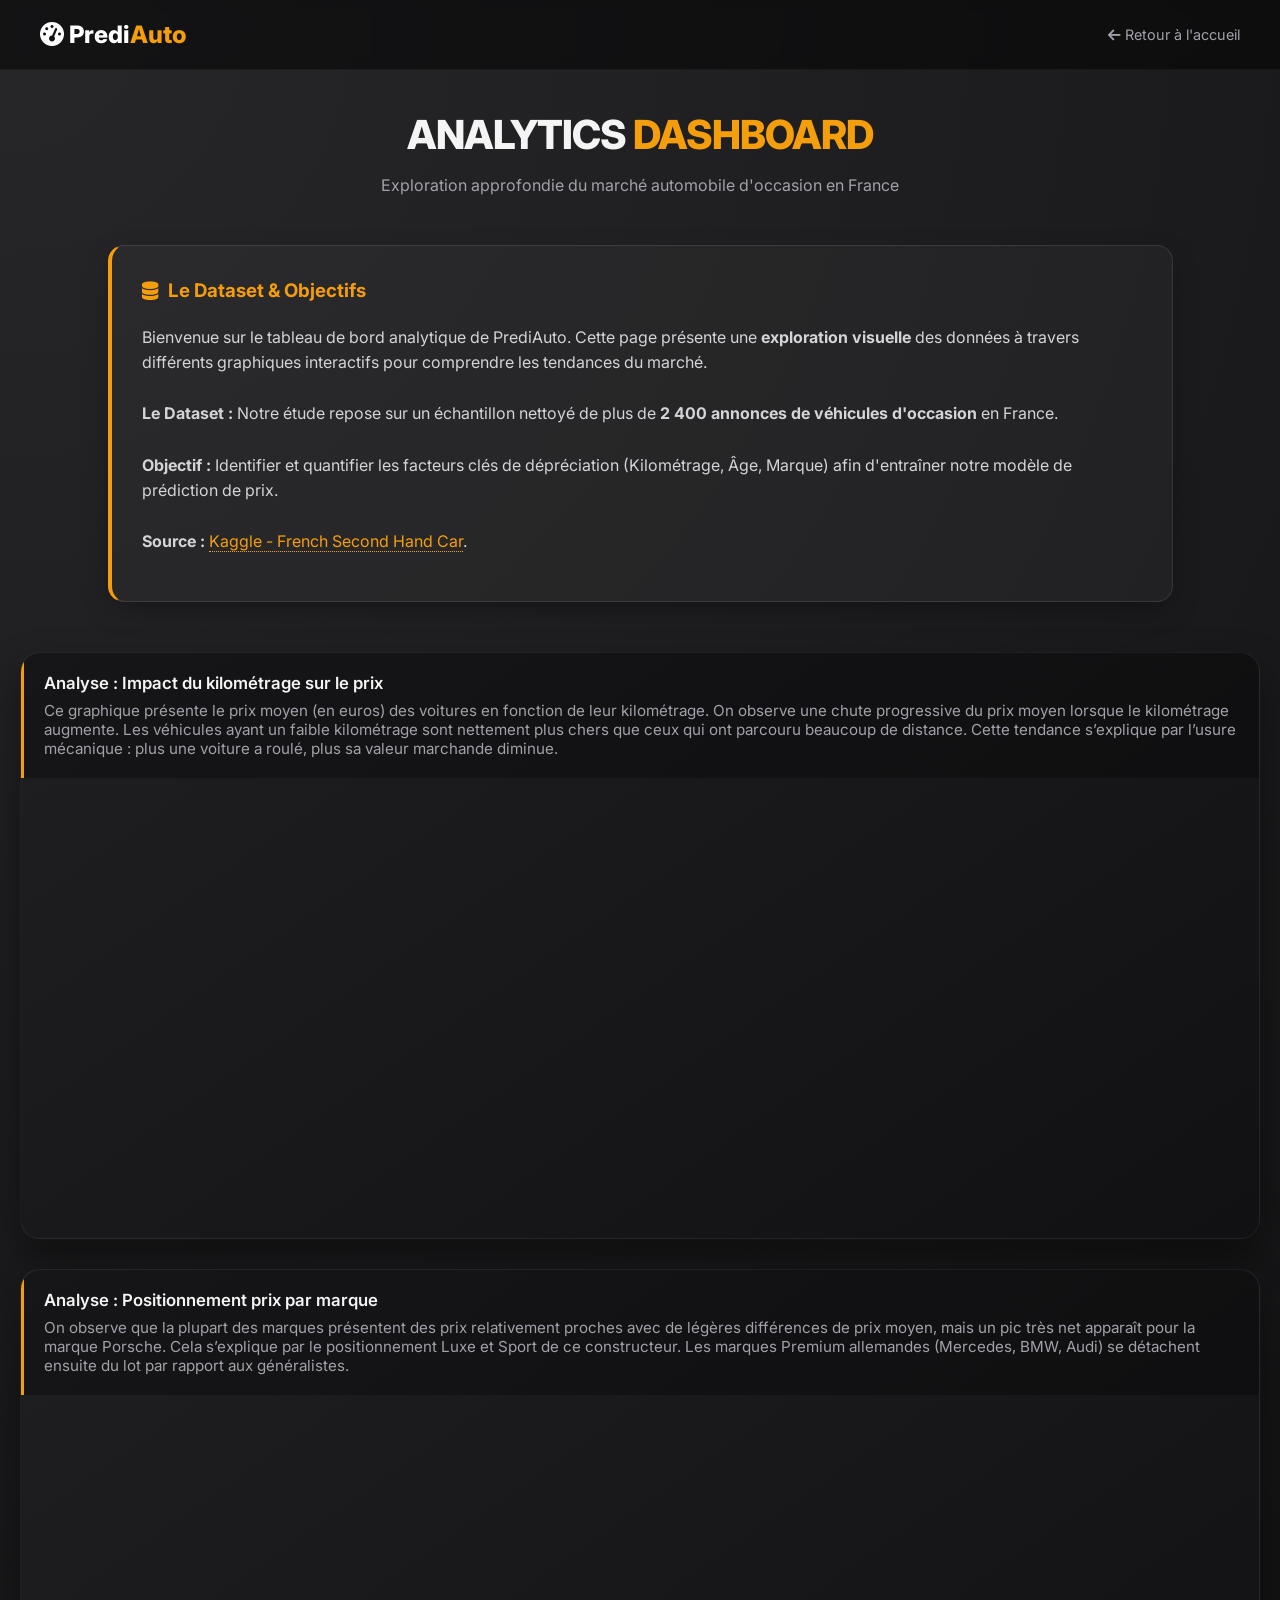
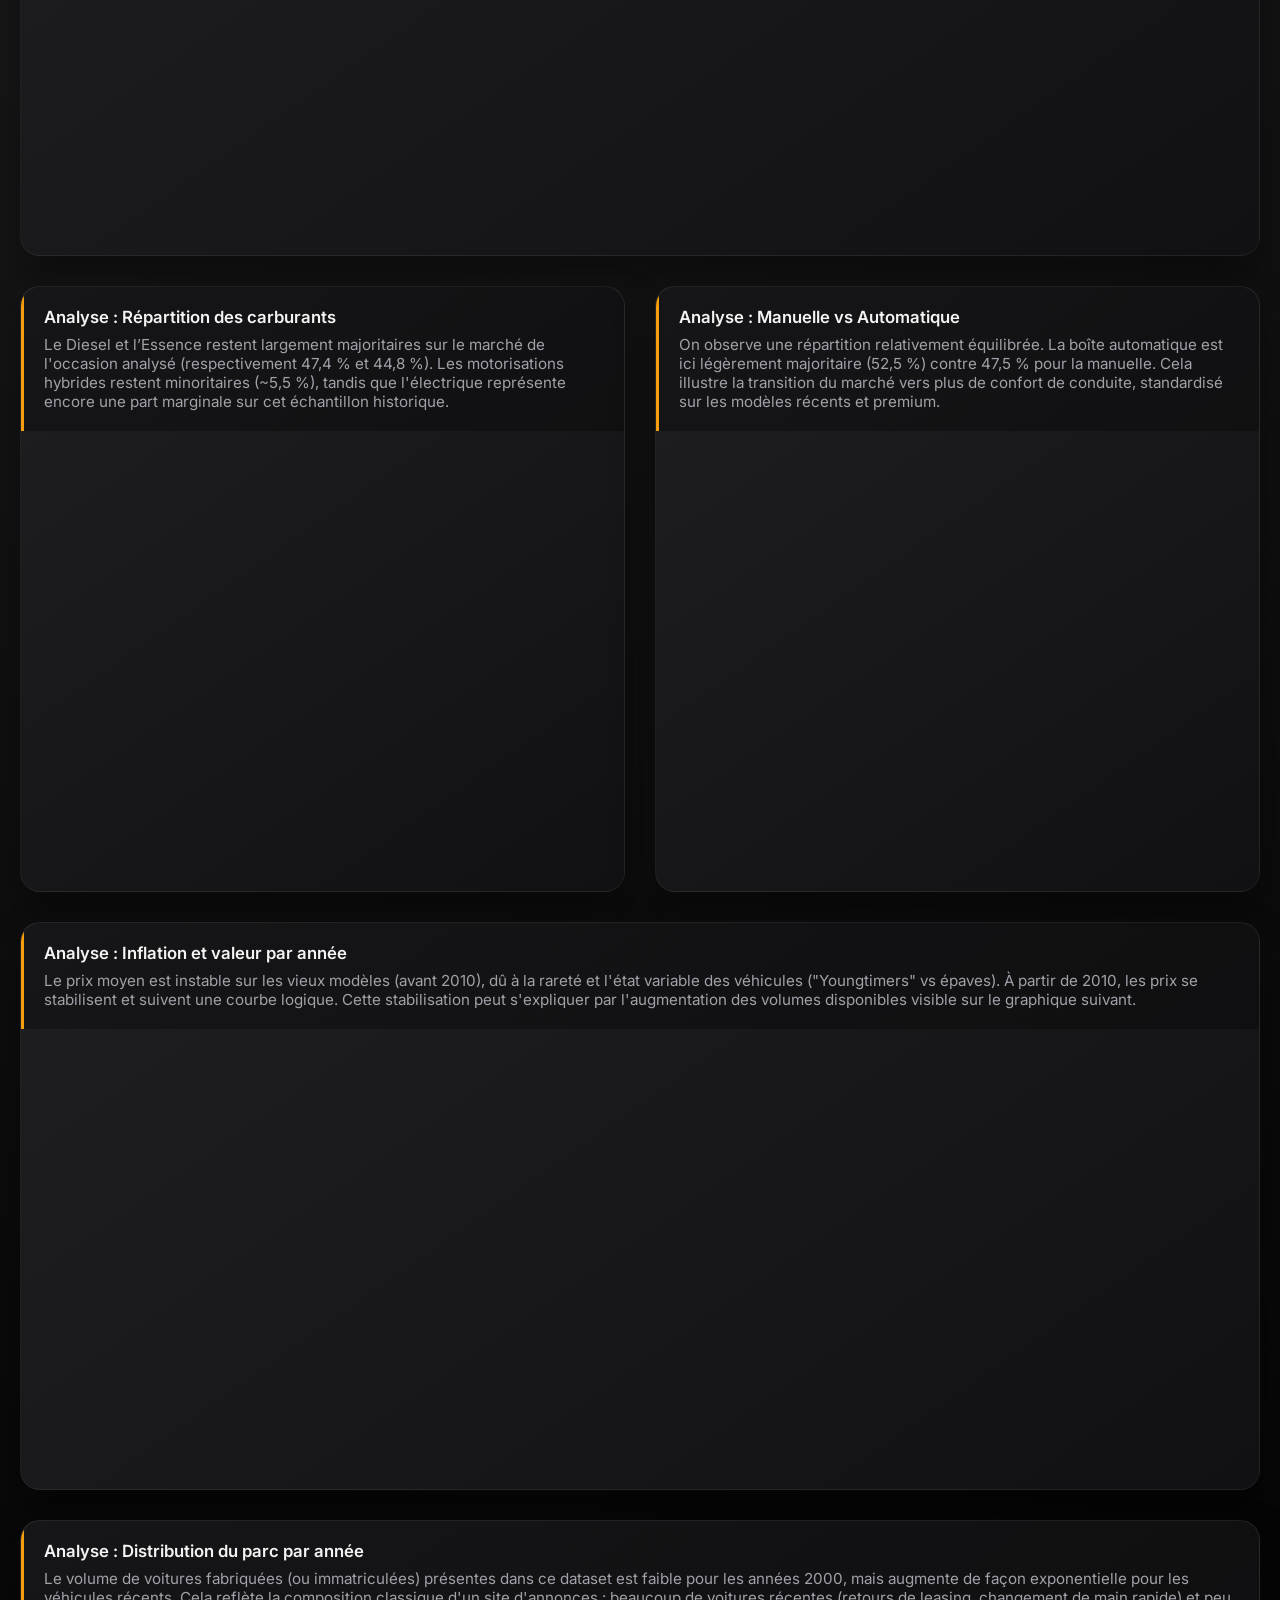
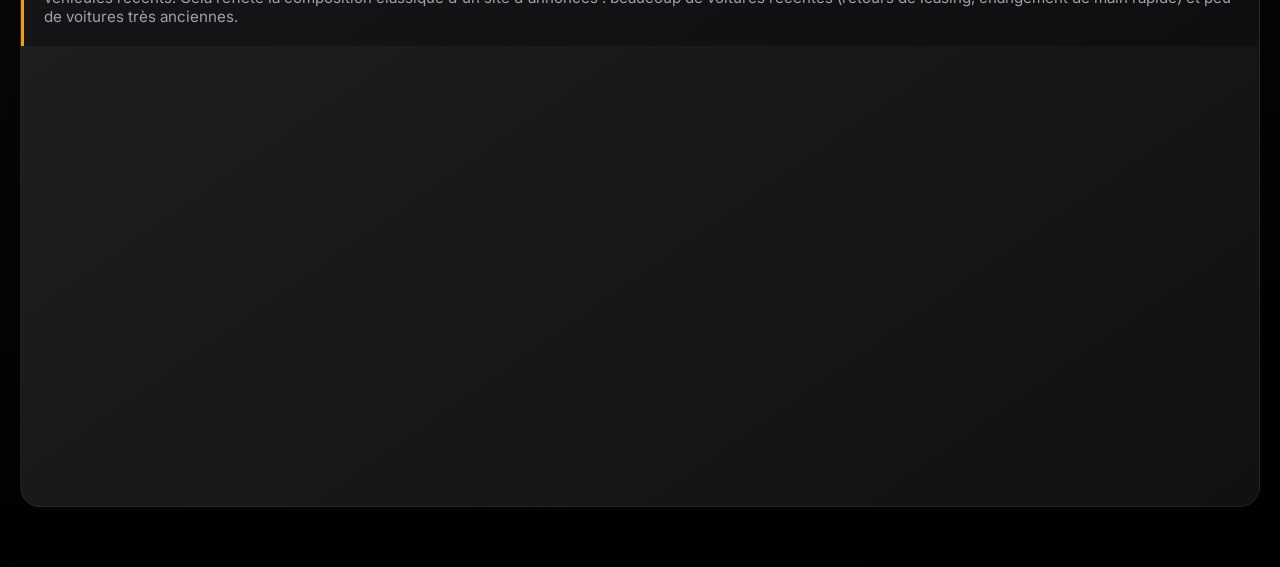
==== commit 4ca5aaa3: "changed admin button to data and analyse button. also, changed the logo of dashboard page so i corre" ====
--- a/datas/dashboard.html
+++ b/datas/dashboard.html
@@ -36,9 +36,11 @@
             border-bottom: 1px solid rgba(255,255,255,0.05);
             margin-bottom: 40px;
         }
-        .logo { font-size: 1.5rem; font-weight: 800; color: white; letter-spacing: -1px; text-decoration: none;}
-        .logo i { color: var(--accent); margin-right: 5px; }
-        .logo span { color: var(--accent); }
+        
+        /* SYNCHRONISATION EXACTE DU LOGO AVEC INDEX.HTML */
+        .logo { font-size: 1.5rem; font-weight: 800; color: white; text-decoration: none; }
+        .logo span { color: var(--accent); transition: 0.3s; }
+        
         .back-link { color: var(--text-muted); text-decoration: none; font-size: 0.9rem; transition: 0.3s; }
         .back-link:hover { color: var(--accent); }
 
